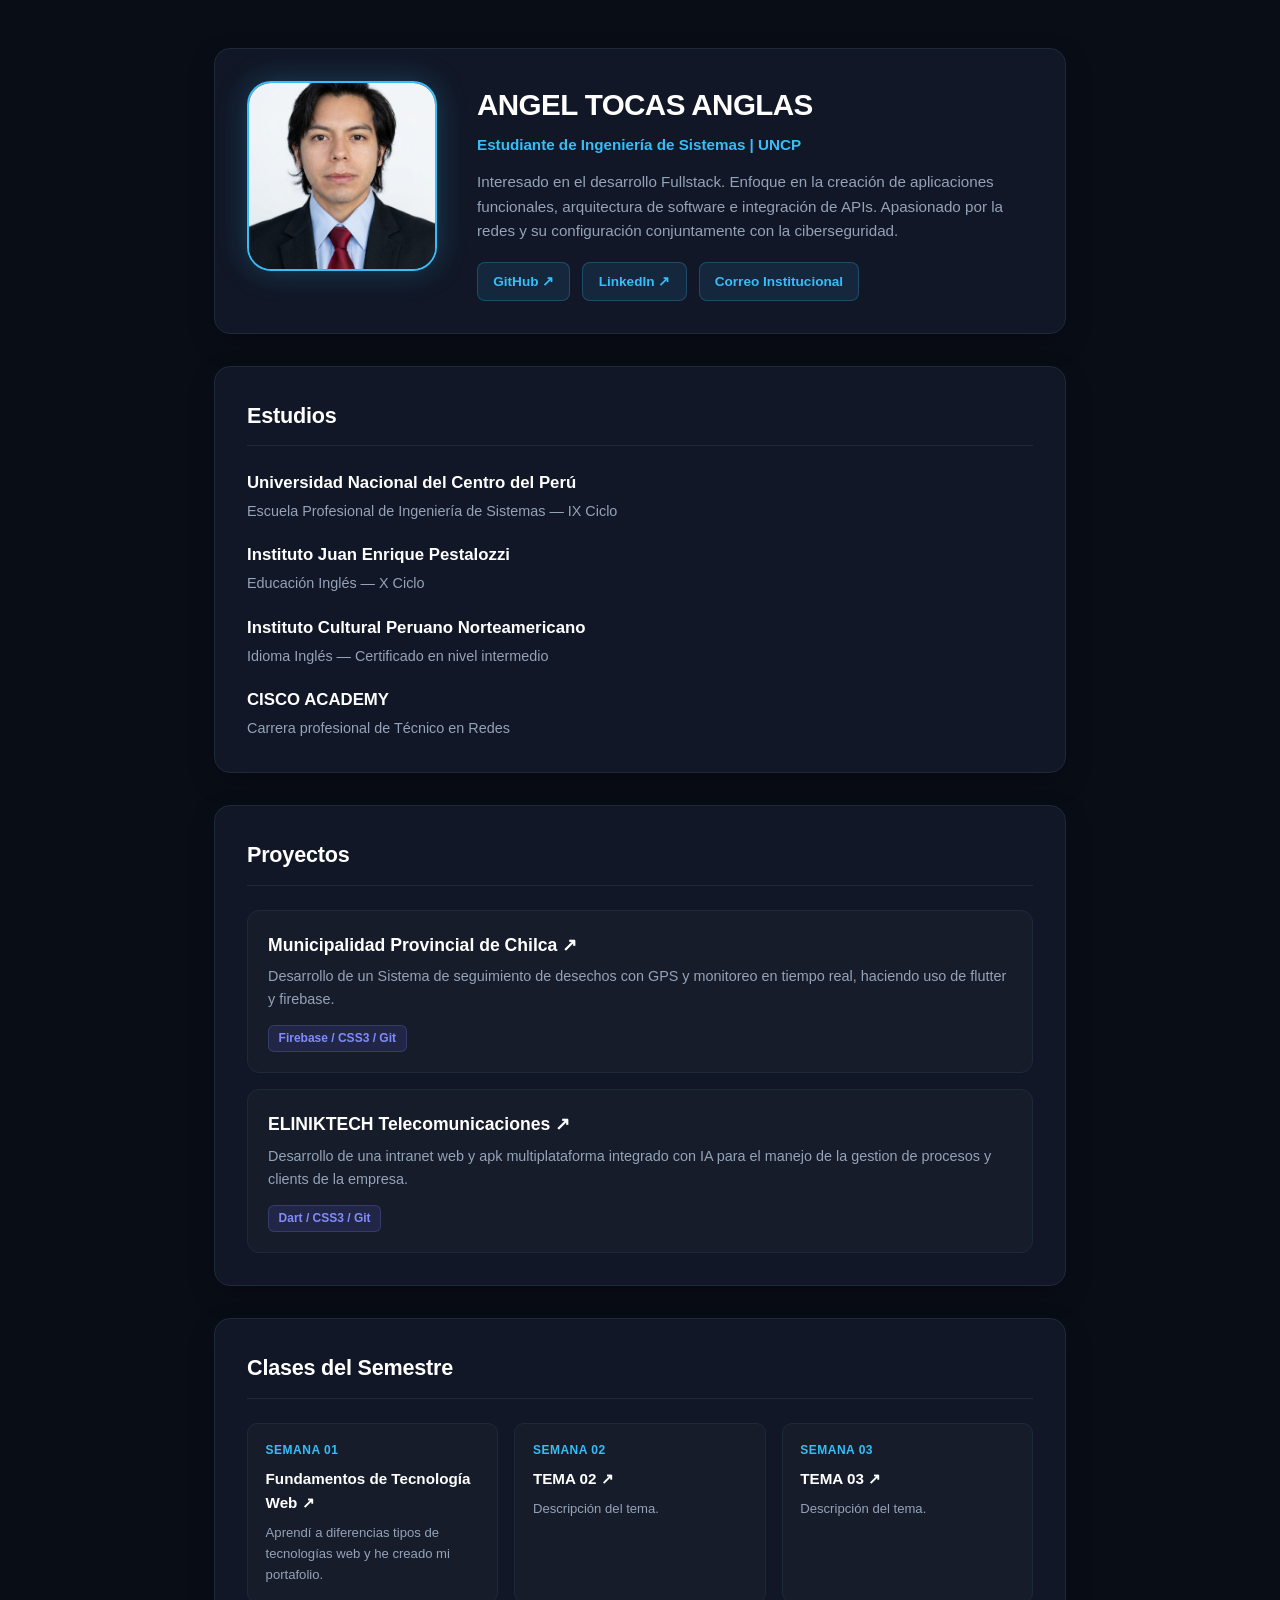
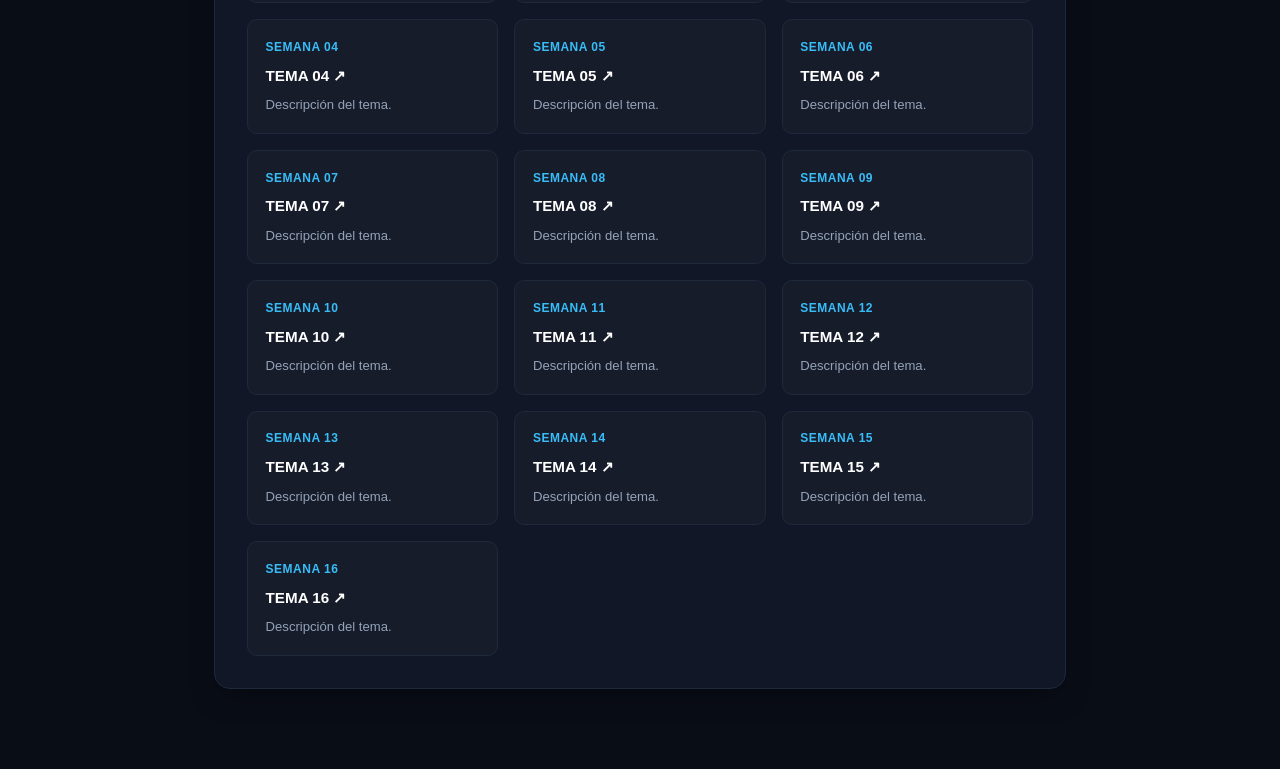
==== index.html @ 248f8be1 "Mejora del portafolio siguiendo en semana 01" ====
<!doctype html>
<html lang="es">
  <head>
    <meta charset="UTF-8" />
    <meta name="viewport" content="width=device-width, initial-scale=1.0" />
    <title>Portafolio Web - UNCP</title>
    <!-- Enlace al archivo CSS externo -->
    <link rel="stylesheet" href="styles.css" />
  </head>
  <body>
    <!-- 1. PERFIL / INFO PERSONAL -->
    <section class="profile-header">
      <img src="assets\angel.jpg" alt="Foto de perfil" class="profile-img" />
      <div class="profile-info">
        <h1>ANGEL TOCAS ANGLAS</h1>
        <p class="profile-subtitle">
          Estudiante de Ingeniería de Sistemas | UNCP
        </p>
        <p class="profile-bio">
          Interesado en el desarrollo Fullstack. Enfoque en la creación de
          aplicaciones funcionales, arquitectura de software e integración de
          APIs. Apasionado por la redes y su configuración conjuntamente con la
          ciberseguridad.
        </p>
        <div class="links-list">
          <a
            href="https://github.com/taangel687-netizen"
            target="_blank"
            rel="noopener noreferrer"
            class="btn-link"
            >GitHub ↗</a
          >
          <a
            href="https://www.linkedin.com/in/angel-tocas-anglas-6b202532b/"
            target="_blank"
            rel="noopener noreferrer"
            class="btn-link"
            >LinkedIn ↗</a
          >
          <a href="mailto:e_2022200430e@uncp.edu.pe" class="btn-link"
            >Correo Institucional</a
          >
        </div>
      </div>
    </section>

    <!-- 2. ESTUDIOS -->
    <section>
      <h2>Estudios</h2>
      <div class="education-item">
        <h3>Universidad Nacional del Centro del Perú</h3>
        <p>Escuela Profesional de Ingeniería de Sistemas — IX Ciclo</p>
      </div>

      <div class="education-item">
        <h3>Instituto Juan Enrique Pestalozzi</h3>
        <p>Educación Inglés — X Ciclo</p>
      </div>

      <div class="education-item">
        <h3>Instituto Cultural Peruano Norteamericano</h3>
        <p>Idioma Inglés — Certificado en nivel intermedio</p>
      </div>

      <div class="education-item">
        <h3>CISCO ACADEMY</h3>
        <p>Carrera profesional de Técnico en Redes</p>
      </div>
    </section>

    <!-- 3. PROYECTOS (Clickeables) -->
    <section>
      <h2>Proyectos</h2>
      <div class="projects-list">
        <!-- Proyecto 1 -->
        <a
          href="https://github.com/tu-usuario/portafolio-web-uncp"
          target="_blank"
          rel="noopener noreferrer"
          class="project-card"
        >
          <h3>Municipalidad Provincial de Chilca ↗</h3>
          <p>
            Desarrollo de un Sistema de seguimiento de desechos con GPS y
            monitoreo en tiempo real, haciendo uso de flutter y firebase.
          </p>
          <span class="tag">Firebase / CSS3 / Git</span>
        </a>

        <!-- Proyecto 2 -->
        <a
          href="https://eliniktech.com/"
          target="_blank"
          rel="noopener noreferrer"
          class="project-card"
        >
          <h3>ELINIKTECH Telecomunicaciones ↗</h3>
          <p>
            Desarrollo de una intranet web y apk multiplataforma integrado con
            IA para el manejo de la gestion de procesos y clients de la empresa.
          </p>
          <span class="tag">Dart / CSS3 / Git</span>
        </a>
      </div>
    </section>

    <!-- 4. CLASES DEL SEMESTRE (1 Semanas Clickeables) -->
    <section>
      <h2>Clases del Semestre</h2>
      <div class="classes-grid">
        <!-- Semana 01 -->
        <a href="./semana-01/index.html" class="class-card">
          <span class="week-tag">Semana 01</span>
          <h3>Fundamentos de Tecnología Web ↗</h3>
          <p>
            Aprendí a diferencias tipos de tecnologías web y he creado mi
            portafolio.
          </p>
        </a>

        <!-- Semana 02 -->
        <a href="./semana-02/index.html" class="class-card">
          <span class="week-tag">Semana 02</span>
          <h3>TEMA 02 ↗</h3>
          <p>Descripción del tema.</p>
        </a>

        <!-- Semana 03 -->
        <a href="./semana-03/index.html" class="class-card">
          <span class="week-tag">Semana 03</span>
          <h3>TEMA 03 ↗</h3>
          <p>Descripción del tema.</p>
        </a>

        <!-- Semana 04 -->
        <a href="./semana-04/index.html" class="class-card">
          <span class="week-tag">Semana 04</span>
          <h3>TEMA 04 ↗</h3>
          <p>Descripción del tema.</p>
        </a>

        <!-- Semana 05 -->
        <a href="./semana-05/index.html" class="class-card">
          <span class="week-tag">Semana 05</span>
          <h3>TEMA 05 ↗</h3>
          <p>Descripción del tema.</p>
        </a>

        <!-- Semana 06 -->
        <a href="./semana-06/index.html" class="class-card">
          <span class="week-tag">Semana 06</span>
          <h3>TEMA 06 ↗</h3>
          <p>Descripción del tema.</p>
        </a>

        <!-- Semana 07 -->
        <a href="./semana-07/index.html" class="class-card">
          <span class="week-tag">Semana 07</span>
          <h3>TEMA 07 ↗</h3>
          <p>Descripción del tema.</p>
        </a>

        <!-- Semana 08 -->
        <a href="./semana-08/index.html" class="class-card">
          <span class="week-tag">Semana 08</span>
          <h3>TEMA 08 ↗</h3>
          <p>Descripción del tema.</p>
        </a>

        <!-- Semana 09 -->
        <a href="./semana-09/index.html" class="class-card">
          <span class="week-tag">Semana 09</span>
          <h3>TEMA 09 ↗</h3>
          <p>Descripción del tema.</p>
        </a>

        <!-- Semana 10 -->
        <a href="./semana-10/index.html" class="class-card">
          <span class="week-tag">Semana 10</span>
          <h3>TEMA 10 ↗</h3>
          <p>Descripción del tema.</p>
        </a>

        <!-- Semana 11 -->
        <a href="./semana-11/index.html" class="class-card">
          <span class="week-tag">Semana 11</span>
          <h3>TEMA 11 ↗</h3>
          <p>Descripción del tema.</p>
        </a>

        <!-- Semana 12 -->
        <a href="./semana-12/index.html" class="class-card">
          <span class="week-tag">Semana 12</span>
          <h3>TEMA 12 ↗</h3>
          <p>Descripción del tema.</p>
        </a>

        <!-- Semana 13 -->
        <a href="./semana-13/index.html" class="class-card">
          <span class="week-tag">Semana 13</span>
          <h3>TEMA 13 ↗</h3>
          <p>Descripción del tema.</p>
        </a>

        <!-- Semana 14 -->
        <a href="./semana-14/index.html" class="class-card">
          <span class="week-tag">Semana 14</span>
          <h3>TEMA 14 ↗</h3>
          <p>Descripción del tema.</p>
        </a>

        <!-- Semana 15 -->
        <a href="./semana-15/index.html" class="class-card">
          <span class="week-tag">Semana 15</span>
          <h3>TEMA 15 ↗</h3>
          <p>Descripción del tema.</p>
        </a>

        <!-- Semana 16 -->
        <a href="./semana-16/index.html" class="class-card">
          <span class="week-tag">Semana 16</span>
          <h3>TEMA 16 ↗</h3>
          <p>Descripción del tema.</p>
        </a>
      </div>
    </section>
  </body>
</html>
---- styles.css ----
/* ==========================================================================
   Variables Globales - Dark Tech Theme Pro
   ========================================================================== */
:root {
  --bg: #090d16; /* Fondo principal ultra oscuro */
  --card-bg: #111726; /* Fondo de tarjetas */
  --card-bg-hover: #161f33; /* Fondo de tarjetas al pasar el cursor */
  --text: #f1f5f9; /* Texto principal blanco suave */
  --subtext: #94a3b8; /* Texto secundario gris */
  --border: #1e293b; /* Borde sutil */
  --border-glow: #334155; /* Borde destacado */

  --primary: #38bdf8; /* Azul Cyan Neón */
  --primary-light: rgba(56, 189, 248, 0.1);
  --primary-hover: #0284c7;
  --accent-glow: rgba(56, 189, 248, 0.25);

  --tag-bg: rgba(99, 102, 241, 0.15);
  --tag-text: #818cf8;
}

/* ==========================================================================
   Reset Básico y Estilos Globales
   ========================================================================== */
* {
  box-sizing: border-box;
}

body {
  font-family:
    "Inter",
    -apple-system,
    BlinkMacSystemFont,
    "Segoe UI",
    Roboto,
    sans-serif;
  background-color: var(--bg);
  color: var(--text);
  max-width: 900px;
  margin: 0 auto;
  padding: 3rem 1.5rem;
  line-height: 1.6;
}

/* Secciones principales */
section {
  background: var(--card-bg);
  border: 1px solid var(--border);
  border-radius: 16px;
  padding: 2rem;
  margin-bottom: 2rem;
  box-shadow: 0 10px 30px -10px rgba(0, 0, 0, 0.5);
  transition: border-color 0.3s ease;
}

section:hover {
  border-color: var(--border-glow);
}

h2 {
  font-size: 1.35rem;
  margin-top: 0;
  margin-bottom: 1.5rem;
  border-bottom: 1px solid var(--border);
  padding-bottom: 0.75rem;
  color: #ffffff;
  letter-spacing: -0.01em;
}

/* ==========================================================================
   1. Perfil / Header (Foto Prominente)
   ========================================================================== */
.profile-header {
  display: flex;
  gap: 2.5rem;
  align-items: flex-start; /* Alineación superior para dar soporte a la foto grande */
}

.profile-img {
  width: 190px; /* Tamaño ampliado e imponente */
  height: 190px;
  border-radius: 24px; /* Squircle moderno */
  object-fit: cover;
  border: 2px solid var(--primary);
  box-shadow: 0 0 30px var(--accent-glow);
  transition:
    transform 0.3s ease,
    box-shadow 0.3s ease;
  flex-shrink: 0; /* Evita que se deforme en pantallas medianas */
}

.profile-img:hover {
  transform: scale(1.03);
  box-shadow: 0 0 40px rgba(56, 189, 248, 0.45);
}

.profile-info h1 {
  margin: 0;
  font-size: 1.85rem;
  letter-spacing: -0.02em;
  color: #ffffff;
}

.profile-subtitle {
  margin: 0.3rem 0 0.8rem 0;
  color: var(--primary);
  font-weight: 600;
  font-size: 0.95rem;
}

.profile-bio {
  font-size: 0.95rem;
  margin: 0.6rem 0 1.2rem 0;
  color: var(--subtext);
}

.links-list {
  display: flex;
  gap: 0.75rem;
  flex-wrap: wrap;
}

.btn-link {
  display: inline-block;
  text-decoration: none;
  color: var(--primary);
  background: var(--primary-light);
  border: 1px solid rgba(56, 189, 248, 0.25);
  padding: 0.45rem 0.95rem;
  border-radius: 8px;
  font-size: 0.85rem;
  font-weight: 600;
  transition: all 0.2s ease;
}

.btn-link:hover {
  background: var(--primary);
  color: #000000;
  box-shadow: 0 0 15px var(--accent-glow);
  border-color: var(--primary);
}

/* ==========================================================================
   2. Sección de Estudios
   ========================================================================== */
.education-item {
  margin-bottom: 1.2rem;
}

.education-item:last-child {
  margin-bottom: 0;
}

.education-item h3 {
  margin: 0;
  font-size: 1.05rem;
  color: #ffffff;
}

.education-item p {
  margin: 0.2rem 0 0 0;
  color: var(--subtext);
  font-size: 0.9rem;
}

/* ==========================================================================
   3. Sección de Proyectos
   ========================================================================== */
.project-card {
  display: block;
  border: 1px solid var(--border);
  border-radius: 12px;
  padding: 1.25rem;
  text-decoration: none;
  color: inherit;
  background: rgba(255, 255, 255, 0.02);
  transition: all 0.25s ease;
  margin-bottom: 1rem;
}

.project-card:last-child {
  margin-bottom: 0;
}

.project-card:hover {
  border-color: var(--primary);
  transform: translateY(-3px);
  background: var(--card-bg-hover);
  box-shadow: 0 8px 20px rgba(0, 0, 0, 0.4);
}

.project-card h3 {
  margin: 0 0 0.4rem 0;
  font-size: 1.1rem;
  color: #ffffff;
  transition: color 0.2s ease;
}

.project-card:hover h3 {
  color: var(--primary);
}

.project-card p {
  margin: 0;
  font-size: 0.9rem;
  color: var(--subtext);
}

.tag {
  display: inline-block;
  font-size: 0.75rem;
  background: var(--tag-bg);
  color: var(--tag-text);
  border: 1px solid rgba(129, 140, 248, 0.2);
  padding: 0.2rem 0.6rem;
  border-radius: 6px;
  margin-top: 0.85rem;
  font-weight: 600;
}

/* ==========================================================================
   4. Grilla de Clases del Semestre
   ========================================================================== */
.classes-grid {
  display: grid;
  grid-template-columns: repeat(auto-fill, minmax(230px, 1fr));
  gap: 1rem;
}

.class-card {
  display: flex;
  flex-direction: column;
  border: 1px solid var(--border);
  padding: 1.1rem;
  border-radius: 10px;
  text-decoration: none;
  color: inherit;
  background: rgba(255, 255, 255, 0.02);
  transition: all 0.2s ease;
}

.class-card:hover {
  border-color: var(--primary);
  transform: translateY(-3px);
  background: var(--card-bg-hover);
  box-shadow: 0 6px 15px rgba(0, 0, 0, 0.3);
}

.class-card .week-tag {
  font-size: 0.75rem;
  color: var(--primary);
  font-weight: 700;
  text-transform: uppercase;
  letter-spacing: 0.5px;
}

.class-card h3 {
  font-size: 0.95rem;
  margin: 0.4rem 0;
  color: #ffffff;
}

.class-card p {
  margin: 0;
  font-size: 0.82rem;
  color: var(--subtext);
}

/* ==========================================================================
   Diseño Responsivo (Móviles)
   ========================================================================== */
@media (max-width: 650px) {
  .profile-header {
    flex-direction: column;
    align-items: center;
    text-align: center;
  }

  .profile-img {
    width: 150px;
    height: 150px;
  }

  .links-list {
    justify-content: center;
  }
}
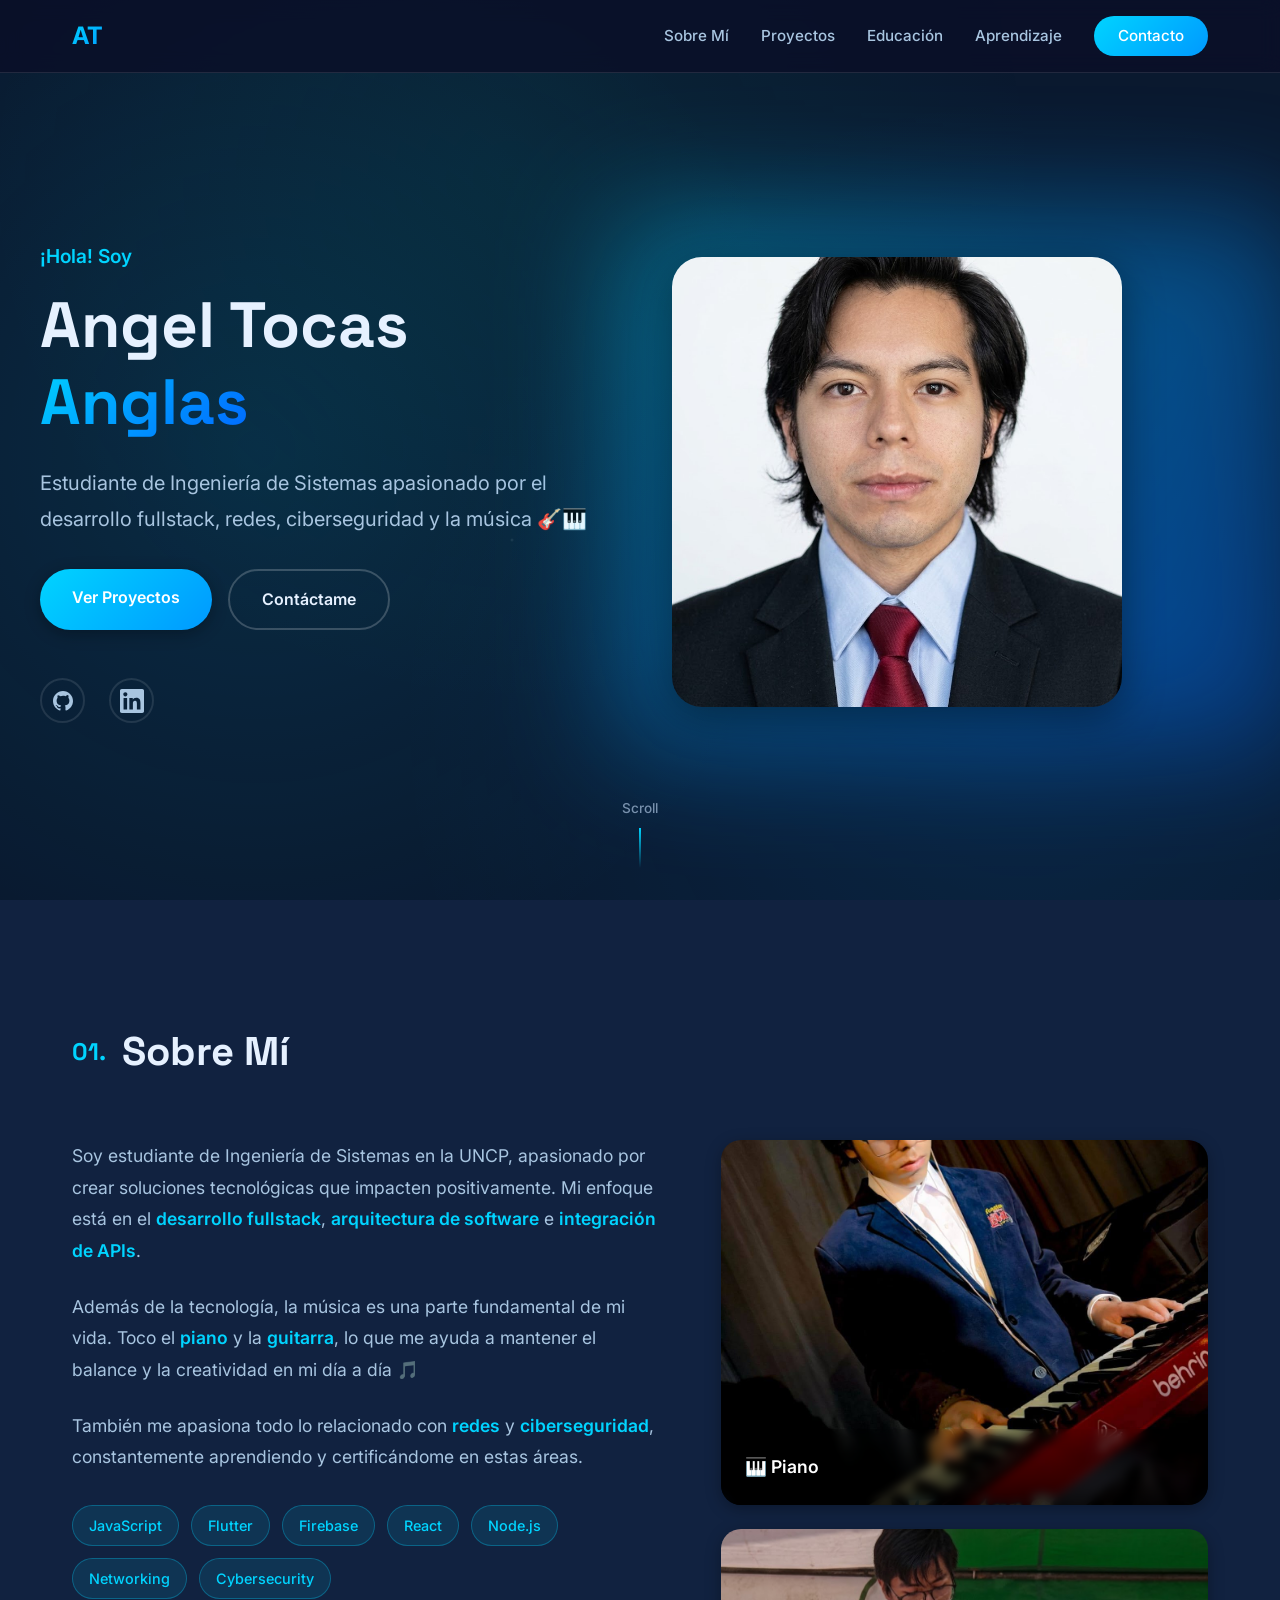
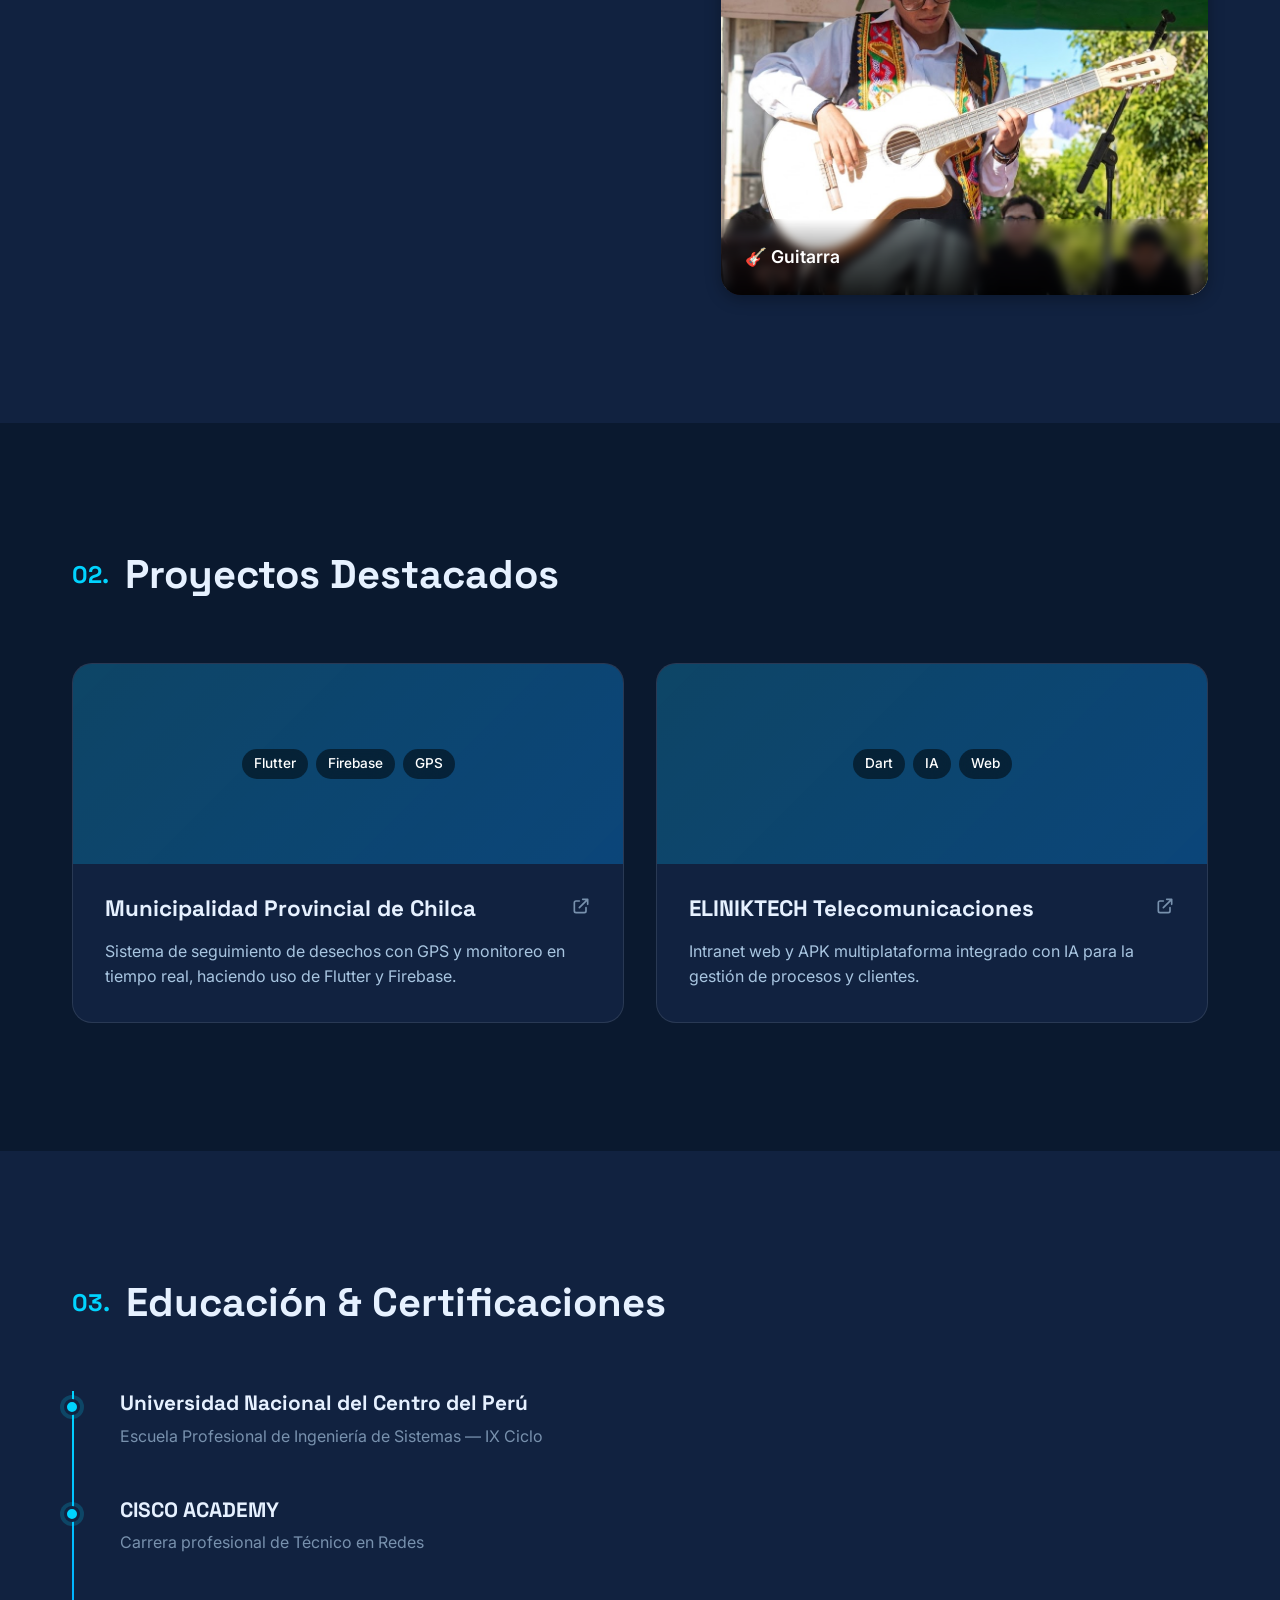
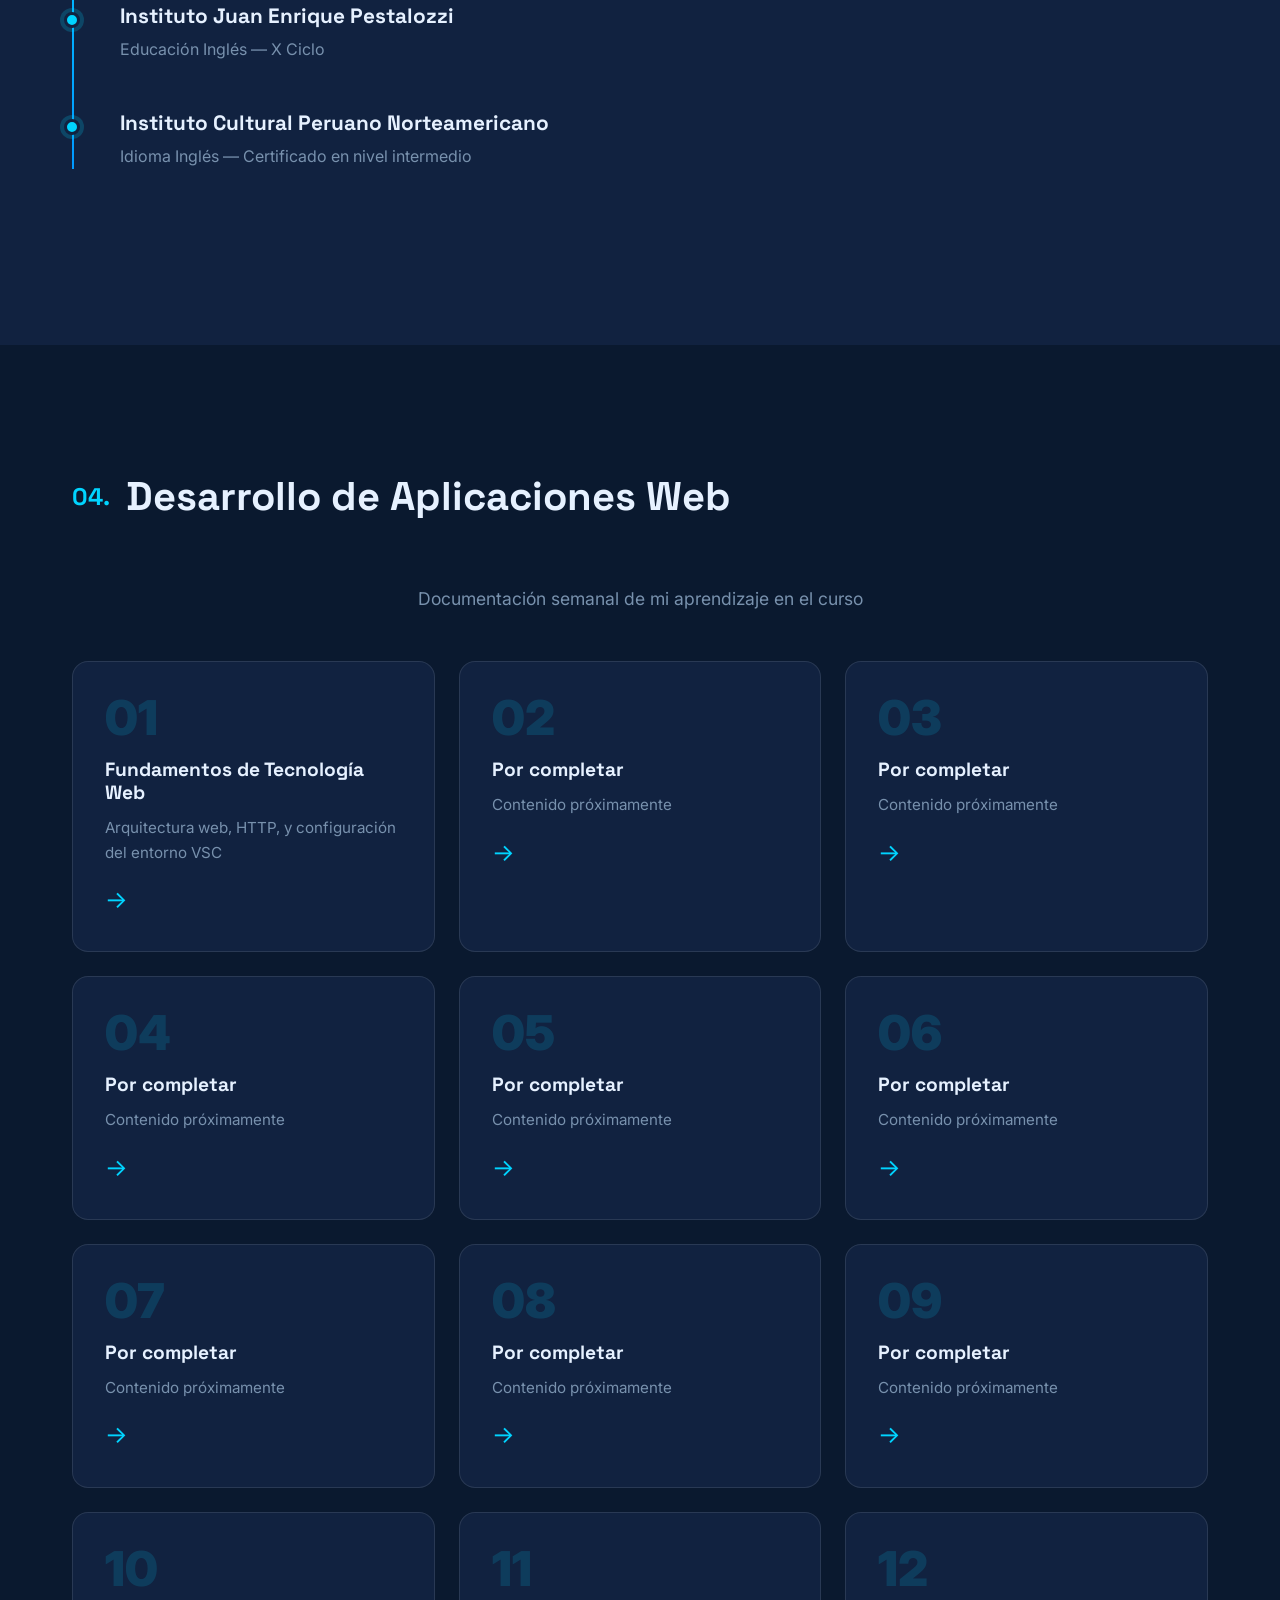
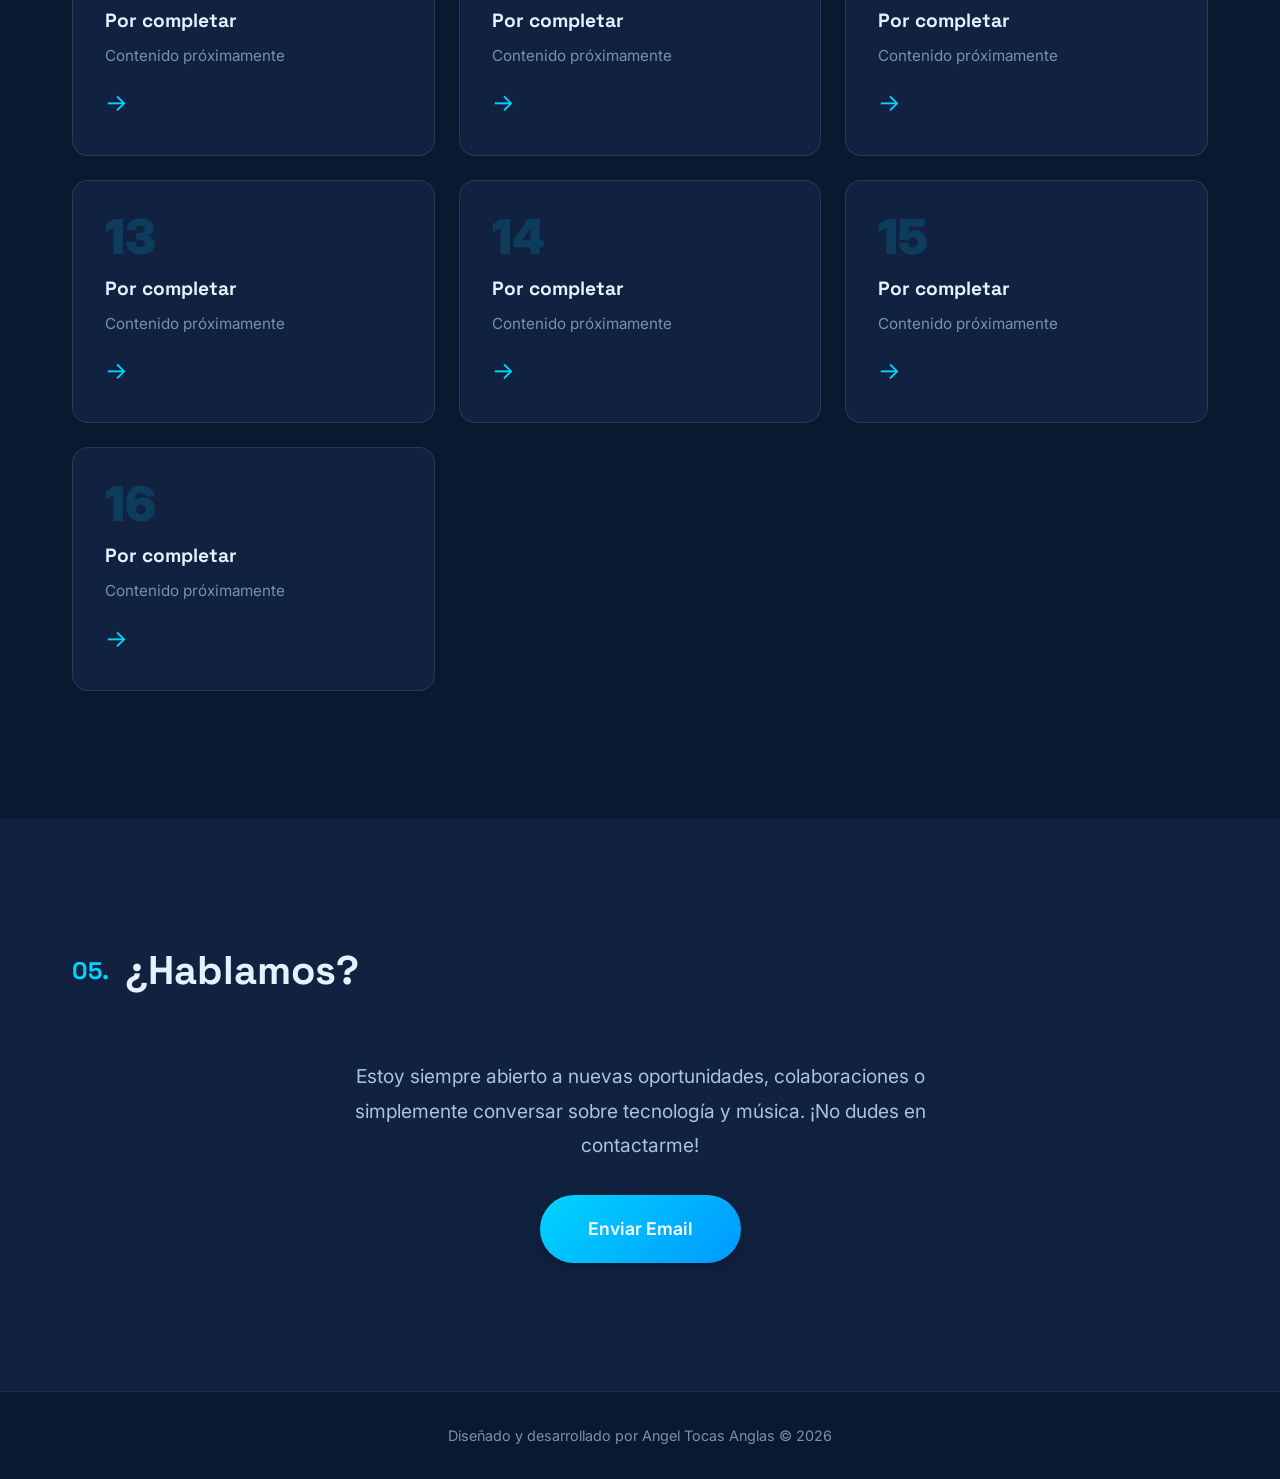
==== commit 16f21325: "Mejora de diseño" ====
--- a/index.html
+++ b/index.html
@@ -3,226 +3,459 @@
   <head>
     <meta charset="UTF-8" />
     <meta name="viewport" content="width=device-width, initial-scale=1.0" />
-    <title>Portafolio Web - UNCP</title>
-    <!-- Enlace al archivo CSS externo -->
+    <title>Angel Tocas Anglas | Fullstack Developer & Music Lover</title>
     <link rel="stylesheet" href="styles.css" />
+    <!-- Google Fonts -->
+    <link rel="preconnect" href="https://fonts.googleapis.com" />
+    <link rel="preconnect" href="https://fonts.gstatic.com" crossorigin />
+    <link
+      href="https://fonts.googleapis.com/css2?family=Space+Grotesk:wght@300;400;500;600;700&family=Inter:wght@300;400;500;600;700&display=swap"
+      rel="stylesheet"
+    />
   </head>
   <body>
-    <!-- 1. PERFIL / INFO PERSONAL -->
-    <section class="profile-header">
-      <img src="assets\angel.jpg" alt="Foto de perfil" class="profile-img" />
-      <div class="profile-info">
-        <h1>ANGEL TOCAS ANGLAS</h1>
-        <p class="profile-subtitle">
-          Estudiante de Ingeniería de Sistemas | UNCP
-        </p>
-        <p class="profile-bio">
-          Interesado en el desarrollo Fullstack. Enfoque en la creación de
-          aplicaciones funcionales, arquitectura de software e integración de
-          APIs. Apasionado por la redes y su configuración conjuntamente con la
-          ciberseguridad.
-        </p>
-        <div class="links-list">
+    <!-- NAVEGACIÓN FLOTANTE -->
+    <nav class="navbar">
+      <div class="nav-content">
+        <a href="#hero" class="nav-logo">AT</a>
+        <div class="nav-links">
+          <a href="#about">Sobre Mí</a>
+          <a href="#projects">Proyectos</a>
+          <a href="#education">Educación</a>
+          <a href="#weeks">Aprendizaje</a>
+          <a href="#contact" class="nav-cta">Contacto</a>
+        </div>
+      </div>
+    </nav>
+
+    <!-- HERO SECTION - PANTALLA COMPLETA -->
+    <section id="hero" class="hero-section">
+      <div class="hero-overlay"></div>
+      <div class="hero-content">
+        <div class="hero-text">
+          <span class="hero-greeting">¡Hola! Soy</span>
+          <h1 class="hero-title">
+            Angel Tocas<br />
+            <span class="gradient-text">Anglas</span>
+          </h1>
+          <p class="hero-description">
+            Estudiante de Ingeniería de Sistemas apasionado por el desarrollo
+            fullstack, redes, ciberseguridad y la música 🎸🎹
+          </p>
+          <div class="hero-actions">
+            <a href="#projects" class="btn-primary">Ver Proyectos</a>
+            <a href="#contact" class="btn-secondary">Contáctame</a>
+          </div>
+          <div class="social-links">
+            <a
+              href="https://github.com/taangel687-netizen"
+              target="_blank"
+              rel="noopener noreferrer"
+              class="social-link"
+              aria-label="GitHub"
+            >
+              <svg width="24" height="24" fill="currentColor" viewBox="0 0 24 24">
+                <path
+                  d="M12 2C6.477 2 2 6.477 2 12c0 4.42 2.865 8.17 6.839 9.49.5.092.682-.217.682-.482 0-.237-.008-.866-.013-1.7-2.782.603-3.369-1.34-3.369-1.34-.454-1.156-1.11-1.463-1.11-1.463-.908-.62.069-.608.069-.608 1.003.07 1.531 1.03 1.531 1.03.892 1.529 2.341 1.087 2.91.831.092-.646.35-1.086.636-1.336-2.22-.253-4.555-1.11-4.555-4.943 0-1.091.39-1.984 1.029-2.683-.103-.253-.446-1.27.098-2.647 0 0 .84-.269 2.75 1.025A9.578 9.578 0 0112 6.836c.85.004 1.705.114 2.504.336 1.909-1.294 2.747-1.025 2.747-1.025.546 1.377.203 2.394.1 2.647.64.699 1.028 1.592 1.028 2.683 0 3.842-2.339 4.687-4.566 4.935.359.309.678.919.678 1.852 0 1.336-.012 2.415-.012 2.743 0 .267.18.578.688.48C19.138 20.167 22 16.418 22 12c0-5.523-4.477-10-10-10z"
+                />
+              </svg>
+            </a>
+            <a
+              href="https://www.linkedin.com/in/angel-tocas-anglas-6b202532b/"
+              target="_blank"
+              rel="noopener noreferrer"
+              class="social-link"
+              aria-label="LinkedIn"
+            >
+              <svg width="24" height="24" fill="currentColor" viewBox="0 0 24 24">
+                <path
+                  d="M20.447 20.452h-3.554v-5.569c0-1.328-.027-3.037-1.852-3.037-1.853 0-2.136 1.445-2.136 2.939v5.667H9.351V9h3.414v1.561h.046c.477-.9 1.637-1.85 3.37-1.85 3.601 0 4.267 2.37 4.267 5.455v6.286zM5.337 7.433c-1.144 0-2.063-.926-2.063-2.065 0-1.138.92-2.063 2.063-2.063 1.14 0 2.064.925 2.064 2.063 0 1.139-.925 2.065-2.064 2.065zm1.782 13.019H3.555V9h3.564v11.452zM22.225 0H1.771C.792 0 0 .774 0 1.729v20.542C0 23.227.792 24 1.771 24h20.451C23.2 24 24 23.227 24 22.271V1.729C24 .774 23.2 0 22.222 0h.003z"
+                />
+              </svg>
+            </a>
+          </div>
+        </div>
+        <div class="hero-image">
+          <!-- AQUÍ VA TU FOTO PRINCIPAL -->
+          <img
+            src="assets/angel.jpg"
+            alt="Angel Tocas Anglas"
+            class="hero-photo"
+          />
+          <div class="hero-photo-glow"></div>
+        </div>
+      </div>
+      <div class="scroll-indicator">
+        <span>Scroll</span>
+        <div class="scroll-line"></div>
+      </div>
+    </section>
+
+    <!-- SOBRE MÍ - CON PERSONALIDAD -->
+    <section id="about" class="about-section">
+      <div class="container">
+        <h2 class="section-title">
+          <span class="title-number">01.</span> Sobre Mí
+        </h2>
+        <div class="about-grid">
+          <div class="about-text">
+            <p>
+              Soy estudiante de Ingeniería de Sistemas en la UNCP, apasionado
+              por crear soluciones tecnológicas que impacten positivamente.
+              Mi enfoque está en el <strong>desarrollo fullstack</strong>,
+              <strong>arquitectura de software</strong> e
+              <strong>integración de APIs</strong>.
+            </p>
+            <p>
+              Además de la tecnología, la música es una parte fundamental de mi
+              vida. Toco el <strong>piano</strong> y la
+              <strong>guitarra</strong>, lo que me ayuda a mantener el balance
+              y la creatividad en mi día a día 🎵
+            </p>
+            <p>
+              También me apasiona todo lo relacionado con
+              <strong>redes</strong> y <strong>ciberseguridad</strong>,
+              constantemente aprendiendo y certificándome en estas áreas.
+            </p>
+
+            <div class="skills-tags">
+              <span class="skill-tag">JavaScript</span>
+              <span class="skill-tag">Flutter</span>
+              <span class="skill-tag">Firebase</span>
+              <span class="skill-tag">React</span>
+              <span class="skill-tag">Node.js</span>
+              <span class="skill-tag">Networking</span>
+              <span class="skill-tag">Cybersecurity</span>
+            </div>
+          </div>
+          <div class="about-images">
+            <!-- FOTOS DE PIANO Y GUITARRA -->
+            <div class="hobby-card">
+              <img
+                src="assets/piano.jpg"
+                alt="Tocando piano"
+                class="hobby-img"
+              />
+              <div class="hobby-label">
+                <span>🎹 Piano</span>
+              </div>
+            </div>
+            <div class="hobby-card">
+              <img
+                src="assets/guitarra.jpg"
+                alt="Tocando guitarra"
+                class="hobby-img"
+              />
+              <div class="hobby-label">
+                <span>🎸 Guitarra</span>
+              </div>
+            </div>
+          </div>
+        </div>
+      </div>
+    </section>
+
+    <!-- PROYECTOS DESTACADOS -->
+    <section id="projects" class="projects-section">
+      <div class="container">
+        <h2 class="section-title">
+          <span class="title-number">02.</span> Proyectos Destacados
+        </h2>
+        <div class="projects-grid">
+          <!-- Proyecto 1 -->
           <a
-            href="https://github.com/taangel687-netizen"
+            href="https://github.com/tu-usuario/portafolio-web-uncp"
             target="_blank"
             rel="noopener noreferrer"
-            class="btn-link"
-            >GitHub ↗</a
+            class="project-card-modern"
           >
+            <div class="project-image-placeholder">
+              <div class="project-tech-overlay">
+                <span>Flutter</span>
+                <span>Firebase</span>
+                <span>GPS</span>
+              </div>
+            </div>
+            <div class="project-content">
+              <div class="project-header">
+                <h3>Municipalidad Provincial de Chilca</h3>
+                <svg
+                  width="20"
+                  height="20"
+                  fill="none"
+                  stroke="currentColor"
+                  viewBox="0 0 24 24"
+                >
+                  <path
+                    stroke-linecap="round"
+                    stroke-linejoin="round"
+                    stroke-width="2"
+                    d="M10 6H6a2 2 0 00-2 2v10a2 2 0 002 2h10a2 2 0 002-2v-4M14 4h6m0 0v6m0-6L10 14"
+                  />
+                </svg>
+              </div>
+              <p>
+                Sistema de seguimiento de desechos con GPS y monitoreo en
+                tiempo real, haciendo uso de Flutter y Firebase.
+              </p>
+            </div>
+          </a>
+
+          <!-- Proyecto 2 -->
           <a
-            href="https://www.linkedin.com/in/angel-tocas-anglas-6b202532b/"
+            href="https://eliniktech.com/"
             target="_blank"
             rel="noopener noreferrer"
-            class="btn-link"
-            >LinkedIn ↗</a
+            class="project-card-modern"
           >
-          <a href="mailto:e_2022200430e@uncp.edu.pe" class="btn-link"
-            >Correo Institucional</a
+            <div class="project-image-placeholder">
+              <div class="project-tech-overlay">
+                <span>Dart</span>
+                <span>IA</span>
+                <span>Web</span>
+              </div>
+            </div>
+            <div class="project-content">
+              <div class="project-header">
+                <h3>ELINIKTECH Telecomunicaciones</h3>
+                <svg
+                  width="20"
+                  height="20"
+                  fill="none"
+                  stroke="currentColor"
+                  viewBox="0 0 24 24"
+                >
+                  <path
+                    stroke-linecap="round"
+                    stroke-linejoin="round"
+                    stroke-width="2"
+                    d="M10 6H6a2 2 0 00-2 2v10a2 2 0 002 2h10a2 2 0 002-2v-4M14 4h6m0 0v6m0-6L10 14"
+                  />
+                </svg>
+              </div>
+              <p>
+                Intranet web y APK multiplataforma integrado con IA para la
+                gestión de procesos y clientes.
+              </p>
+            </div>
+          </a>
+        </div>
+      </div>
+    </section>
+
+    <!-- EDUCACIÓN -->
+    <section id="education" class="education-section">
+      <div class="container">
+        <h2 class="section-title">
+          <span class="title-number">03.</span> Educación & Certificaciones
+        </h2>
+        <div class="education-timeline">
+          <div class="timeline-item">
+            <div class="timeline-marker"></div>
+            <div class="timeline-content">
+              <h3>Universidad Nacional del Centro del Perú</h3>
+              <p class="timeline-subtitle">
+                Escuela Profesional de Ingeniería de Sistemas — IX Ciclo
+              </p>
+            </div>
+          </div>
+
+          <div class="timeline-item">
+            <div class="timeline-marker"></div>
+            <div class="timeline-content">
+              <h3>CISCO ACADEMY</h3>
+              <p class="timeline-subtitle">
+                Carrera profesional de Técnico en Redes
+              </p>
+            </div>
+          </div>
+
+          <div class="timeline-item">
+            <div class="timeline-marker"></div>
+            <div class="timeline-content">
+              <h3>Instituto Juan Enrique Pestalozzi</h3>
+              <p class="timeline-subtitle">Educación Inglés — X Ciclo</p>
+            </div>
+          </div>
+
+          <div class="timeline-item">
+            <div class="timeline-marker"></div>
+            <div class="timeline-content">
+              <h3>Instituto Cultural Peruano Norteamericano</h3>
+              <p class="timeline-subtitle">
+                Idioma Inglés — Certificado en nivel intermedio
+              </p>
+            </div>
+          </div>
+        </div>
+      </div>
+    </section>
+
+    <!-- APRENDIZAJE SEMANAL -->
+    <section id="weeks" class="weeks-section">
+      <div class="container">
+        <h2 class="section-title">
+          <span class="title-number">04.</span> Desarrollo de Aplicaciones Web
+        </h2>
+        <p class="section-subtitle">
+          Documentación semanal de mi aprendizaje en el curso
+        </p>
+        <div class="weeks-grid">
+          <!-- Semana 01 -->
+          <a href="./semana-01/index.html" class="week-card">
+            <div class="week-number">01</div>
+            <h3>Fundamentos de Tecnología Web</h3>
+            <p>Arquitectura web, HTTP, y configuración del entorno VSC</p>
+            <span class="week-arrow">→</span>
+          </a>
+
+          <!-- Semana 02 -->
+          <a href="./semana-02/index.html" class="week-card">
+            <div class="week-number">02</div>
+            <h3>Por completar</h3>
+            <p>Contenido próximamente</p>
+            <span class="week-arrow">→</span>
+          </a>
+
+          <!-- Semana 03 -->
+          <a href="./semana-03/index.html" class="week-card">
+            <div class="week-number">03</div>
+            <h3>Por completar</h3>
+            <p>Contenido próximamente</p>
+            <span class="week-arrow">→</span>
+          </a>
+
+          <!-- Semana 04 -->
+          <a href="./semana-04/index.html" class="week-card">
+            <div class="week-number">04</div>
+            <h3>Por completar</h3>
+            <p>Contenido próximamente</p>
+            <span class="week-arrow">→</span>
+          </a>
+
+          <!-- Semana 05 -->
+          <a href="./semana-05/index.html" class="week-card">
+            <div class="week-number">05</div>
+            <h3>Por completar</h3>
+            <p>Contenido próximamente</p>
+            <span class="week-arrow">→</span>
+          </a>
+
+          <!-- Semana 06 -->
+          <a href="./semana-06/index.html" class="week-card">
+            <div class="week-number">06</div>
+            <h3>Por completar</h3>
+            <p>Contenido próximamente</p>
+            <span class="week-arrow">→</span>
+          </a>
+
+          <!-- Semana 07 -->
+          <a href="./semana-07/index.html" class="week-card">
+            <div class="week-number">07</div>
+            <h3>Por completar</h3>
+            <p>Contenido próximamente</p>
+            <span class="week-arrow">→</span>
+          </a>
+
+          <!-- Semana 08 -->
+          <a href="./semana-08/index.html" class="week-card">
+            <div class="week-number">08</div>
+            <h3>Por completar</h3>
+            <p>Contenido próximamente</p>
+            <span class="week-arrow">→</span>
+          </a>
+
+          <!-- Semana 09 -->
+          <a href="./semana-09/index.html" class="week-card">
+            <div class="week-number">09</div>
+            <h3>Por completar</h3>
+            <p>Contenido próximamente</p>
+            <span class="week-arrow">→</span>
+          </a>
+
+          <!-- Semana 10 -->
+          <a href="./semana-10/index.html" class="week-card">
+            <div class="week-number">10</div>
+            <h3>Por completar</h3>
+            <p>Contenido próximamente</p>
+            <span class="week-arrow">→</span>
+          </a>
+
+          <!-- Semana 11 -->
+          <a href="./semana-11/index.html" class="week-card">
+            <div class="week-number">11</div>
+            <h3>Por completar</h3>
+            <p>Contenido próximamente</p>
+            <span class="week-arrow">→</span>
+          </a>
+
+          <!-- Semana 12 -->
+          <a href="./semana-12/index.html" class="week-card">
+            <div class="week-number">12</div>
+            <h3>Por completar</h3>
+            <p>Contenido próximamente</p>
+            <span class="week-arrow">→</span>
+          </a>
+
+          <!-- Semana 13 -->
+          <a href="./semana-13/index.html" class="week-card">
+            <div class="week-number">13</div>
+            <h3>Por completar</h3>
+            <p>Contenido próximamente</p>
+            <span class="week-arrow">→</span>
+          </a>
+
+          <!-- Semana 14 -->
+          <a href="./semana-14/index.html" class="week-card">
+            <div class="week-number">14</div>
+            <h3>Por completar</h3>
+            <p>Contenido próximamente</p>
+            <span class="week-arrow">→</span>
+          </a>
+
+          <!-- Semana 15 -->
+          <a href="./semana-15/index.html" class="week-card">
+            <div class="week-number">15</div>
+            <h3>Por completar</h3>
+            <p>Contenido próximamente</p>
+            <span class="week-arrow">→</span>
+          </a>
+
+          <!-- Semana 16 -->
+          <a href="./semana-16/index.html" class="week-card">
+            <div class="week-number">16</div>
+            <h3>Por completar</h3>
+            <p>Contenido próximamente</p>
+            <span class="week-arrow">→</span>
+          </a>
+        </div>
+      </div>
+    </section>
+
+    <!-- CONTACTO -->
+    <section id="contact" class="contact-section">
+      <div class="container">
+        <h2 class="section-title">
+          <span class="title-number">05.</span> ¿Hablamos?
+        </h2>
+        <div class="contact-content">
+          <p class="contact-text">
+            Estoy siempre abierto a nuevas oportunidades, colaboraciones o
+            simplemente conversar sobre tecnología y música. ¡No dudes en
+            contactarme!
+          </p>
+          <a
+            href="mailto:e_2022200430e@uncp.edu.pe"
+            class="btn-contact"
+            >Enviar Email</a
           >
         </div>
       </div>
     </section>
 
-    <!-- 2. ESTUDIOS -->
-    <section>
-      <h2>Estudios</h2>
-      <div class="education-item">
-        <h3>Universidad Nacional del Centro del Perú</h3>
-        <p>Escuela Profesional de Ingeniería de Sistemas — IX Ciclo</p>
-      </div>
-
-      <div class="education-item">
-        <h3>Instituto Juan Enrique Pestalozzi</h3>
-        <p>Educación Inglés — X Ciclo</p>
-      </div>
-
-      <div class="education-item">
-        <h3>Instituto Cultural Peruano Norteamericano</h3>
-        <p>Idioma Inglés — Certificado en nivel intermedio</p>
-      </div>
-
-      <div class="education-item">
-        <h3>CISCO ACADEMY</h3>
-        <p>Carrera profesional de Técnico en Redes</p>
-      </div>
-    </section>
-
-    <!-- 3. PROYECTOS (Clickeables) -->
-    <section>
-      <h2>Proyectos</h2>
-      <div class="projects-list">
-        <!-- Proyecto 1 -->
-        <a
-          href="https://github.com/tu-usuario/portafolio-web-uncp"
-          target="_blank"
-          rel="noopener noreferrer"
-          class="project-card"
-        >
-          <h3>Municipalidad Provincial de Chilca ↗</h3>
-          <p>
-            Desarrollo de un Sistema de seguimiento de desechos con GPS y
-            monitoreo en tiempo real, haciendo uso de flutter y firebase.
-          </p>
-          <span class="tag">Firebase / CSS3 / Git</span>
-        </a>
-
-        <!-- Proyecto 2 -->
-        <a
-          href="https://eliniktech.com/"
-          target="_blank"
-          rel="noopener noreferrer"
-          class="project-card"
-        >
-          <h3>ELINIKTECH Telecomunicaciones ↗</h3>
-          <p>
-            Desarrollo de una intranet web y apk multiplataforma integrado con
-            IA para el manejo de la gestion de procesos y clients de la empresa.
-          </p>
-          <span class="tag">Dart / CSS3 / Git</span>
-        </a>
-      </div>
-    </section>
-
-    <!-- 4. CLASES DEL SEMESTRE (1 Semanas Clickeables) -->
-    <section>
-      <h2>Clases del Semestre</h2>
-      <div class="classes-grid">
-        <!-- Semana 01 -->
-        <a href="./semana-01/index.html" class="class-card">
-          <span class="week-tag">Semana 01</span>
-          <h3>Fundamentos de Tecnología Web ↗</h3>
-          <p>
-            Aprendí a diferencias tipos de tecnologías web y he creado mi
-            portafolio.
-          </p>
-        </a>
-
-        <!-- Semana 02 -->
-        <a href="./semana-02/index.html" class="class-card">
-          <span class="week-tag">Semana 02</span>
-          <h3>TEMA 02 ↗</h3>
-          <p>Descripción del tema.</p>
-        </a>
-
-        <!-- Semana 03 -->
-        <a href="./semana-03/index.html" class="class-card">
-          <span class="week-tag">Semana 03</span>
-          <h3>TEMA 03 ↗</h3>
-          <p>Descripción del tema.</p>
-        </a>
-
-        <!-- Semana 04 -->
-        <a href="./semana-04/index.html" class="class-card">
-          <span class="week-tag">Semana 04</span>
-          <h3>TEMA 04 ↗</h3>
-          <p>Descripción del tema.</p>
-        </a>
-
-        <!-- Semana 05 -->
-        <a href="./semana-05/index.html" class="class-card">
-          <span class="week-tag">Semana 05</span>
-          <h3>TEMA 05 ↗</h3>
-          <p>Descripción del tema.</p>
-        </a>
-
-        <!-- Semana 06 -->
-        <a href="./semana-06/index.html" class="class-card">
-          <span class="week-tag">Semana 06</span>
-          <h3>TEMA 06 ↗</h3>
-          <p>Descripción del tema.</p>
-        </a>
-
-        <!-- Semana 07 -->
-        <a href="./semana-07/index.html" class="class-card">
-          <span class="week-tag">Semana 07</span>
-          <h3>TEMA 07 ↗</h3>
-          <p>Descripción del tema.</p>
-        </a>
-
-        <!-- Semana 08 -->
-        <a href="./semana-08/index.html" class="class-card">
-          <span class="week-tag">Semana 08</span>
-          <h3>TEMA 08 ↗</h3>
-          <p>Descripción del tema.</p>
-        </a>
-
-        <!-- Semana 09 -->
-        <a href="./semana-09/index.html" class="class-card">
-          <span class="week-tag">Semana 09</span>
-          <h3>TEMA 09 ↗</h3>
-          <p>Descripción del tema.</p>
-        </a>
-
-        <!-- Semana 10 -->
-        <a href="./semana-10/index.html" class="class-card">
-          <span class="week-tag">Semana 10</span>
-          <h3>TEMA 10 ↗</h3>
-          <p>Descripción del tema.</p>
-        </a>
-
-        <!-- Semana 11 -->
-        <a href="./semana-11/index.html" class="class-card">
-          <span class="week-tag">Semana 11</span>
-          <h3>TEMA 11 ↗</h3>
-          <p>Descripción del tema.</p>
-        </a>
-
-        <!-- Semana 12 -->
-        <a href="./semana-12/index.html" class="class-card">
-          <span class="week-tag">Semana 12</span>
-          <h3>TEMA 12 ↗</h3>
-          <p>Descripción del tema.</p>
-        </a>
-
-        <!-- Semana 13 -->
-        <a href="./semana-13/index.html" class="class-card">
-          <span class="week-tag">Semana 13</span>
-          <h3>TEMA 13 ↗</h3>
-          <p>Descripción del tema.</p>
-        </a>
-
-        <!-- Semana 14 -->
-        <a href="./semana-14/index.html" class="class-card">
-          <span class="week-tag">Semana 14</span>
-          <h3>TEMA 14 ↗</h3>
-          <p>Descripción del tema.</p>
-        </a>
-
-        <!-- Semana 15 -->
-        <a href="./semana-15/index.html" class="class-card">
-          <span class="week-tag">Semana 15</span>
-          <h3>TEMA 15 ↗</h3>
-          <p>Descripción del tema.</p>
-        </a>
-
-        <!-- Semana 16 -->
-        <a href="./semana-16/index.html" class="class-card">
-          <span class="week-tag">Semana 16</span>
-          <h3>TEMA 16 ↗</h3>
-          <p>Descripción del tema.</p>
-        </a>
-      </div>
-    </section>
+    <!-- FOOTER -->
+    <footer class="footer">
+      <p>Diseñado y desarrollado por Angel Tocas Anglas © 2026</p>
+    </footer>
   </body>
 </html>
--- a/styles.css
+++ b/styles.css
@@ -1,287 +1,932 @@
 /* ==========================================================================
-   Variables Globales - Dark Tech Theme Pro
+   VARIABLES GLOBALES - NIGHT OCEAN THEME
    ========================================================================== */
 :root {
-  --bg: #090d16; /* Fondo principal ultra oscuro */
-  --card-bg: #111726; /* Fondo de tarjetas */
-  --card-bg-hover: #161f33; /* Fondo de tarjetas al pasar el cursor */
-  --text: #f1f5f9; /* Texto principal blanco suave */
-  --subtext: #94a3b8; /* Texto secundario gris */
-  --border: #1e293b; /* Borde sutil */
-  --border-glow: #334155; /* Borde destacado */
-
-  --primary: #38bdf8; /* Azul Cyan Neón */
-  --primary-light: rgba(56, 189, 248, 0.1);
-  --primary-hover: #0284c7;
-  --accent-glow: rgba(56, 189, 248, 0.25);
-
-  --tag-bg: rgba(99, 102, 241, 0.15);
-  --tag-text: #818cf8;
-}
-
-/* ==========================================================================
-   Reset Básico y Estilos Globales
+  /* Colores Base - Azul Noche Profundo */
+  --bg-primary: #0a192f;
+  --bg-secondary: #112240;
+  --bg-tertiary: #1a2744;
+  
+  /* Gradientes - Océano y Cielo Nocturno */
+  --gradient-main: linear-gradient(135deg, #00d4ff 0%, #0099ff 100%);
+  --gradient-hero: linear-gradient(135deg, #00d4ff 0%, #0099ff 50%, #0066ff 100%);
+  --gradient-accent: linear-gradient(90deg, #00d4ff 0%, #00f2fe 100%);
+  --gradient-ocean: linear-gradient(135deg, #005f99 0%, #003d66 100%);
+  
+  /* Texto */
+  --text-primary: #e6f1ff;
+  --text-secondary: #a8c5e0;
+  --text-muted: #7891ad;
+  
+  /* Acentos - Azules Vibrantes */
+  --accent-primary: #00d4ff;      /* Cyan brillante */
+  --accent-secondary: #0099ff;    /* Azul océano */
+  --accent-tertiary: #0066ff;     /* Azul profundo */
+  --accent-teal: #00bfa5;         /* Verde azulado */
+  
+  /* Sombras y efectos */
+  --shadow-sm: 0 2px 8px rgba(0, 0, 0, 0.2);
+  --shadow-md: 0 4px 16px rgba(0, 0, 0, 0.3);
+  --shadow-lg: 0 10px 40px rgba(0, 0, 0, 0.4);
+  --shadow-glow: 0 0 30px rgba(0, 212, 255, 0.3);
+  --shadow-glow-strong: 0 0 40px rgba(0, 153, 255, 0.5);
+  
+  /* Transiciones */
+  --transition-fast: 0.2s ease;
+  --transition-normal: 0.3s ease;
+  --transition-slow: 0.5s ease;
+}
+
+/* ==========================================================================
+   RESET Y ESTILOS GLOBALES
    ========================================================================== */
 * {
+  margin: 0;
+  padding: 0;
   box-sizing: border-box;
 }
 
+html {
+  scroll-behavior: smooth;
+  overflow-x: hidden;
+}
+
+/* Efecto de estrellas de fondo */
+body::before {
+  content: '';
+  position: fixed;
+  top: 0;
+  left: 0;
+  width: 100%;
+  height: 100%;
+  background-image: 
+    radial-gradient(2px 2px at 20% 30%, rgba(255, 255, 255, 0.3), transparent),
+    radial-gradient(2px 2px at 60% 70%, rgba(255, 255, 255, 0.2), transparent),
+    radial-gradient(1px 1px at 50% 50%, rgba(255, 255, 255, 0.4), transparent),
+    radial-gradient(1px 1px at 80% 10%, rgba(255, 255, 255, 0.3), transparent),
+    radial-gradient(2px 2px at 90% 60%, rgba(0, 212, 255, 0.3), transparent),
+    radial-gradient(1px 1px at 33% 80%, rgba(0, 212, 255, 0.2), transparent);
+  background-size: 200% 200%;
+  background-position: 0% 0%;
+  opacity: 0.4;
+  pointer-events: none;
+  z-index: 0;
+  animation: stars 120s linear infinite;
+}
+
+@keyframes stars {
+  0% {
+    background-position: 0% 0%;
+  }
+  100% {
+    background-position: 100% 100%;
+  }
+}
+
 body {
-  font-family:
-    "Inter",
-    -apple-system,
-    BlinkMacSystemFont,
-    "Segoe UI",
-    Roboto,
-    sans-serif;
-  background-color: var(--bg);
-  color: var(--text);
-  max-width: 900px;
+  font-family: 'Inter', -apple-system, BlinkMacSystemFont, 'Segoe UI', Roboto, sans-serif;
+  background-color: var(--bg-primary);
+  color: var(--text-primary);
+  line-height: 1.6;
+  overflow-x: hidden;
+  position: relative;
+}
+
+h1, h2, h3, h4, h5, h6 {
+  font-family: 'Space Grotesk', sans-serif;
+  font-weight: 700;
+  line-height: 1.2;
+}
+
+a {
+  text-decoration: none;
+  color: inherit;
+  transition: var(--transition-fast);
+}
+
+img {
+  max-width: 100%;
+  height: auto;
+  display: block;
+}
+
+/* Container global */
+.container {
+  max-width: 1200px;
   margin: 0 auto;
-  padding: 3rem 1.5rem;
+  padding: 0 2rem;
+}
+
+/* ==========================================================================
+   NAVEGACIÓN FLOTANTE
+   ========================================================================== */
+.navbar {
+  position: fixed;
+  top: 0;
+  left: 0;
+  right: 0;
+  z-index: 1000;
+  background: rgba(10, 14, 39, 0.8);
+  backdrop-filter: blur(10px);
+  border-bottom: 1px solid rgba(255, 255, 255, 0.1);
+  padding: 1rem 0;
+}
+
+.nav-content {
+  max-width: 1200px;
+  margin: 0 auto;
+  padding: 0 2rem;
+  display: flex;
+  justify-content: space-between;
+  align-items: center;
+}
+
+.nav-logo {
+  font-size: 1.5rem;
+  font-weight: 700;
+  background: var(--gradient-main);
+  -webkit-background-clip: text;
+  -webkit-text-fill-color: transparent;
+  background-clip: text;
+}
+
+.nav-links {
+  display: flex;
+  gap: 2rem;
+  align-items: center;
+}
+
+.nav-links a {
+  color: var(--text-secondary);
+  font-size: 0.95rem;
+  font-weight: 500;
+  position: relative;
+  transition: var(--transition-fast);
+}
+
+.nav-links a:hover {
+  color: var(--text-primary);
+}
+
+.nav-links a::after {
+  content: '';
+  position: absolute;
+  bottom: -4px;
+  left: 0;
+  width: 0;
+  height: 2px;
+  background: var(--gradient-main);
+  transition: width var(--transition-fast);
+}
+
+.nav-links a:hover::after {
+  width: 100%;
+}
+
+.nav-cta {
+  padding: 0.5rem 1.5rem;
+  background: var(--gradient-main);
+  border-radius: 50px;
+  color: white !important;
+}
+
+.nav-cta::after {
+  display: none;
+}
+
+.nav-cta:hover {
+  transform: translateY(-2px);
+  box-shadow: var(--shadow-glow);
+}
+
+/* ==========================================================================
+   HERO SECTION - PANTALLA COMPLETA
+   ========================================================================== */
+.hero-section {
+  position: relative;
+  min-height: 100vh;
+  display: flex;
+  align-items: center;
+  justify-content: center;
+  padding: 8rem 2rem 4rem;
+  overflow: hidden;
+}
+
+.hero-overlay {
+  position: absolute;
+  top: 0;
+  left: 0;
+  right: 0;
+  bottom: 0;
+  background: 
+    radial-gradient(circle at 20% 50%, rgba(0, 212, 255, 0.1) 0%, transparent 50%),
+    radial-gradient(circle at 80% 80%, rgba(0, 153, 255, 0.1) 0%, transparent 50%),
+    radial-gradient(circle at 40% 20%, rgba(0, 191, 165, 0.08) 0%, transparent 50%);
+  z-index: 0;
+}
+
+.hero-content {
+  max-width: 1200px;
+  width: 100%;
+  display: grid;
+  grid-template-columns: 1fr 1fr;
+  gap: 4rem;
+  align-items: center;
+  position: relative;
+  z-index: 1;
+}
+
+.hero-greeting {
+  font-size: 1.2rem;
+  color: var(--accent-primary);
+  font-weight: 600;
+  display: block;
+  margin-bottom: 1rem;
+  animation: fadeInUp 0.8s ease;
+}
+
+.hero-title {
+  font-size: 4rem;
+  font-weight: 900;
+  margin-bottom: 1.5rem;
+  animation: fadeInUp 0.8s ease 0.2s backwards;
+}
+
+.gradient-text {
+  background: var(--gradient-hero);
+  -webkit-background-clip: text;
+  -webkit-text-fill-color: transparent;
+  background-clip: text;
+}
+
+.hero-description {
+  font-size: 1.25rem;
+  color: var(--text-secondary);
+  margin-bottom: 2rem;
+  line-height: 1.8;
+  animation: fadeInUp 0.8s ease 0.4s backwards;
+}
+
+.hero-actions {
+  display: flex;
+  gap: 1rem;
+  margin-bottom: 3rem;
+  animation: fadeInUp 0.8s ease 0.6s backwards;
+}
+
+.btn-primary,
+.btn-secondary {
+  padding: 1rem 2rem;
+  border-radius: 50px;
+  font-weight: 600;
+  font-size: 1rem;
+  transition: all var(--transition-normal);
+  display: inline-block;
+}
+
+.btn-primary {
+  background: var(--gradient-main);
+  color: white;
+  box-shadow: var(--shadow-md);
+}
+
+.btn-primary:hover {
+  transform: translateY(-3px);
+  box-shadow: var(--shadow-glow);
+}
+
+.btn-secondary {
+  background: transparent;
+  color: var(--text-primary);
+  border: 2px solid rgba(255, 255, 255, 0.2);
+}
+
+.btn-secondary:hover {
+  border-color: var(--accent-primary);
+  background: rgba(0, 212, 255, 0.1);
+}
+
+.social-links {
+  display: flex;
+  gap: 1.5rem;
+  animation: fadeInUp 0.8s ease 0.8s backwards;
+}
+
+.social-link {
+  width: 45px;
+  height: 45px;
+  display: flex;
+  align-items: center;
+  justify-content: center;
+  border: 2px solid rgba(255, 255, 255, 0.1);
+  border-radius: 50%;
+  color: var(--text-secondary);
+  transition: all var(--transition-normal);
+}
+
+.social-link:hover {
+  border-color: var(--accent-primary);
+  background: rgba(0, 212, 255, 0.1);
+  color: var(--accent-primary);
+  transform: translateY(-3px);
+}
+
+/* Imagen Hero */
+.hero-image {
+  position: relative;
+  animation: fadeIn 1s ease 0.4s backwards;
+}
+
+.hero-photo {
+  width: 100%;
+  max-width: 450px;
+  height: 450px;
+  object-fit: cover;
+  border-radius: 30px;
+  position: relative;
+  z-index: 2;
+  box-shadow: var(--shadow-lg);
+  transition: transform var(--transition-slow);
+}
+
+.hero-photo:hover {
+  transform: scale(1.02);
+}
+
+.hero-photo-glow {
+  position: absolute;
+  top: 50%;
+  left: 50%;
+  transform: translate(-50%, -50%);
+  width: 120%;
+  height: 120%;
+  background: var(--gradient-hero);
+  border-radius: 30px;
+  filter: blur(60px);
+  opacity: 0.4;
+  z-index: 1;
+  animation: pulse 3s ease-in-out infinite;
+}
+
+/* Scroll Indicator */
+.scroll-indicator {
+  position: absolute;
+  bottom: 2rem;
+  left: 50%;
+  transform: translateX(-50%);
+  display: flex;
+  flex-direction: column;
+  align-items: center;
+  gap: 0.5rem;
+  color: var(--text-muted);
+  font-size: 0.85rem;
+  font-weight: 500;
+  z-index: 1;
+  animation: fadeIn 1s ease 1s backwards;
+}
+
+.scroll-line {
+  width: 2px;
+  height: 40px;
+  background: linear-gradient(to bottom, var(--accent-primary), transparent);
+  animation: scrollAnimation 2s ease-in-out infinite;
+}
+
+/* ==========================================================================
+   SOBRE MÍ
+   ========================================================================== */
+.about-section {
+  padding: 8rem 0;
+  background: var(--bg-secondary);
+}
+
+.section-title {
+  font-size: 2.5rem;
+  margin-bottom: 4rem;
+  display: flex;
+  align-items: center;
+  gap: 1rem;
+}
+
+.title-number {
+  font-size: 1.5rem;
+  color: var(--accent-primary);
+  font-weight: 700;
+}
+
+.about-grid {
+  display: grid;
+  grid-template-columns: 1.2fr 1fr;
+  gap: 4rem;
+  align-items: start;
+}
+
+.about-text p {
+  margin-bottom: 1.5rem;
+  color: var(--text-secondary);
+  font-size: 1.1rem;
+  line-height: 1.8;
+}
+
+.about-text strong {
+  color: var(--accent-primary);
+  font-weight: 600;
+}
+
+.skills-tags {
+  display: flex;
+  flex-wrap: wrap;
+  gap: 0.75rem;
+  margin-top: 2rem;
+}
+
+.skill-tag {
+  padding: 0.5rem 1rem;
+  background: rgba(0, 212, 255, 0.1);
+  border: 1px solid rgba(0, 212, 255, 0.3);
+  border-radius: 50px;
+  color: var(--accent-primary);
+  font-size: 0.9rem;
+  font-weight: 500;
+  transition: all var(--transition-fast);
+}
+
+.skill-tag:hover {
+  background: rgba(0, 212, 255, 0.2);
+  transform: translateY(-2px);
+  box-shadow: 0 5px 15px rgba(0, 212, 255, 0.2);
+}
+
+/* Imágenes de hobbies */
+.about-images {
+  display: grid;
+  grid-template-columns: 1fr;
+  gap: 1.5rem;
+}
+
+.hobby-card {
+  position: relative;
+  border-radius: 20px;
+  overflow: hidden;
+  aspect-ratio: 4/3;
+  box-shadow: var(--shadow-md);
+  transition: transform var(--transition-normal);
+}
+
+.hobby-card:hover {
+  transform: translateY(-5px);
+  box-shadow: var(--shadow-lg);
+}
+
+.hobby-img {
+  width: 100%;
+  height: 100%;
+  object-fit: cover;
+  transition: transform var(--transition-slow);
+}
+
+.hobby-card:hover .hobby-img {
+  transform: scale(1.05);
+}
+
+.hobby-label {
+  position: absolute;
+  bottom: 0;
+  left: 0;
+  right: 0;
+  padding: 1.5rem;
+  background: linear-gradient(to top, rgba(0, 0, 0, 0.8), transparent);
+  backdrop-filter: blur(5px);
+}
+
+.hobby-label span {
+  font-size: 1.1rem;
+  font-weight: 600;
+  color: white;
+}
+
+/* ==========================================================================
+   PROYECTOS
+   ========================================================================== */
+.projects-section {
+  padding: 8rem 0;
+  background: var(--bg-primary);
+}
+
+.section-subtitle {
+  color: var(--text-muted);
+  font-size: 1.1rem;
+  margin-bottom: 3rem;
+  text-align: center;
+}
+
+.projects-grid {
+  display: grid;
+  grid-template-columns: repeat(auto-fit, minmax(400px, 1fr));
+  gap: 2rem;
+}
+
+.project-card-modern {
+  background: var(--bg-secondary);
+  border: 1px solid rgba(255, 255, 255, 0.1);
+  border-radius: 20px;
+  overflow: hidden;
+  transition: all var(--transition-normal);
+  display: block;
+}
+
+.project-card-modern:hover {
+  transform: translateY(-8px);
+  border-color: var(--accent-primary);
+  box-shadow: var(--shadow-glow);
+}
+
+.project-image-placeholder {
+  width: 100%;
+  height: 200px;
+  background: linear-gradient(135deg, rgba(0, 212, 255, 0.2), rgba(0, 153, 255, 0.3));
+  display: flex;
+  align-items: center;
+  justify-content: center;
+  position: relative;
+  overflow: hidden;
+}
+
+.project-image-placeholder::before {
+  content: '';
+  position: absolute;
+  top: 0;
+  left: -100%;
+  width: 100%;
+  height: 100%;
+  background: linear-gradient(90deg, transparent, rgba(255, 255, 255, 0.1), transparent);
+  transition: left 0.5s ease;
+}
+
+.project-card-modern:hover .project-image-placeholder::before {
+  left: 100%;
+}
+
+.project-tech-overlay {
+  display: flex;
+  gap: 0.5rem;
+  flex-wrap: wrap;
+  padding: 1rem;
+}
+
+.project-tech-overlay span {
+  padding: 0.25rem 0.75rem;
+  background: rgba(0, 0, 0, 0.5);
+  backdrop-filter: blur(10px);
+  border-radius: 50px;
+  font-size: 0.85rem;
+  font-weight: 500;
+  color: white;
+}
+
+.project-content {
+  padding: 2rem;
+}
+
+.project-header {
+  display: flex;
+  justify-content: space-between;
+  align-items: start;
+  margin-bottom: 1rem;
+}
+
+.project-header h3 {
+  font-size: 1.4rem;
+  color: var(--text-primary);
+  transition: color var(--transition-fast);
+}
+
+.project-card-modern:hover .project-header h3 {
+  color: var(--accent-primary);
+}
+
+.project-header svg {
+  color: var(--text-muted);
+  transition: all var(--transition-fast);
+}
+
+.project-card-modern:hover .project-header svg {
+  color: var(--accent-primary);
+  transform: translate(3px, -3px);
+}
+
+.project-content p {
+  color: var(--text-secondary);
   line-height: 1.6;
 }
 
-/* Secciones principales */
-section {
-  background: var(--card-bg);
-  border: 1px solid var(--border);
+/* ==========================================================================
+   EDUCACIÓN - TIMELINE
+   ========================================================================== */
+.education-section {
+  padding: 8rem 0;
+  background: var(--bg-secondary);
+}
+
+.education-timeline {
+  position: relative;
+  padding-left: 3rem;
+}
+
+.education-timeline::before {
+  content: '';
+  position: absolute;
+  left: 0;
+  top: 0;
+  bottom: 0;
+  width: 2px;
+  background: linear-gradient(to bottom, var(--accent-primary), var(--accent-secondary));
+}
+
+.timeline-item {
+  position: relative;
+  margin-bottom: 3rem;
+}
+
+.timeline-marker {
+  position: absolute;
+  left: -3.5rem;
+  top: 0.5rem;
+  width: 16px;
+  height: 16px;
+  background: var(--accent-primary);
+  border: 3px solid var(--bg-secondary);
+  border-radius: 50%;
+  box-shadow: 0 0 0 4px rgba(0, 212, 255, 0.2);
+}
+
+.timeline-content h3 {
+  font-size: 1.3rem;
+  margin-bottom: 0.5rem;
+  color: var(--text-primary);
+}
+
+.timeline-subtitle {
+  color: var(--text-muted);
+  font-size: 1rem;
+}
+
+/* ==========================================================================
+   SEMANAS - GRILLA MODERNA
+   ========================================================================== */
+.weeks-section {
+  padding: 8rem 0;
+  background: var(--bg-primary);
+}
+
+.weeks-grid {
+  display: grid;
+  grid-template-columns: repeat(auto-fill, minmax(280px, 1fr));
+  gap: 1.5rem;
+}
+
+.week-card {
+  background: var(--bg-secondary);
+  border: 1px solid rgba(255, 255, 255, 0.1);
   border-radius: 16px;
   padding: 2rem;
+  position: relative;
+  overflow: hidden;
+  transition: all var(--transition-normal);
+  display: block;
+}
+
+.week-card::before {
+  content: '';
+  position: absolute;
+  top: 0;
+  left: 0;
+  width: 100%;
+  height: 4px;
+  background: var(--gradient-main);
+  transform: scaleX(0);
+  transform-origin: left;
+  transition: transform var(--transition-normal);
+}
+
+.week-card:hover::before {
+  transform: scaleX(1);
+}
+
+.week-card:hover {
+  transform: translateY(-5px);
+  border-color: rgba(0, 212, 255, 0.5);
+  box-shadow: var(--shadow-glow);
+}
+
+.week-number {
+  font-size: 3rem;
+  font-weight: 900;
+  color: rgba(0, 212, 255, 0.15);
+  line-height: 1;
+  margin-bottom: 1rem;
+}
+
+.week-card h3 {
+  font-size: 1.2rem;
+  margin-bottom: 0.75rem;
+  color: var(--text-primary);
+}
+
+.week-card p {
+  color: var(--text-muted);
+  font-size: 0.95rem;
+  margin-bottom: 1rem;
+}
+
+.week-arrow {
+  color: var(--accent-primary);
+  font-size: 1.5rem;
+  transition: transform var(--transition-fast);
+  display: inline-block;
+}
+
+.week-card:hover .week-arrow {
+  transform: translateX(5px);
+}
+
+/* ==========================================================================
+   CONTACTO
+   ========================================================================== */
+.contact-section {
+  padding: 8rem 0;
+  background: var(--bg-secondary);
+  text-align: center;
+}
+
+.contact-content {
+  max-width: 600px;
+  margin: 0 auto;
+}
+
+.contact-text {
+  font-size: 1.2rem;
+  color: var(--text-secondary);
   margin-bottom: 2rem;
-  box-shadow: 0 10px 30px -10px rgba(0, 0, 0, 0.5);
-  transition: border-color 0.3s ease;
-}
-
-section:hover {
-  border-color: var(--border-glow);
-}
-
-h2 {
-  font-size: 1.35rem;
-  margin-top: 0;
-  margin-bottom: 1.5rem;
-  border-bottom: 1px solid var(--border);
-  padding-bottom: 0.75rem;
-  color: #ffffff;
-  letter-spacing: -0.01em;
-}
-
-/* ==========================================================================
-   1. Perfil / Header (Foto Prominente)
-   ========================================================================== */
-.profile-header {
-  display: flex;
-  gap: 2.5rem;
-  align-items: flex-start; /* Alineación superior para dar soporte a la foto grande */
-}
-
-.profile-img {
-  width: 190px; /* Tamaño ampliado e imponente */
-  height: 190px;
-  border-radius: 24px; /* Squircle moderno */
-  object-fit: cover;
-  border: 2px solid var(--primary);
-  box-shadow: 0 0 30px var(--accent-glow);
-  transition:
-    transform 0.3s ease,
-    box-shadow 0.3s ease;
-  flex-shrink: 0; /* Evita que se deforme en pantallas medianas */
-}
-
-.profile-img:hover {
-  transform: scale(1.03);
-  box-shadow: 0 0 40px rgba(56, 189, 248, 0.45);
-}
-
-.profile-info h1 {
-  margin: 0;
-  font-size: 1.85rem;
-  letter-spacing: -0.02em;
-  color: #ffffff;
-}
-
-.profile-subtitle {
-  margin: 0.3rem 0 0.8rem 0;
-  color: var(--primary);
+  line-height: 1.8;
+}
+
+.btn-contact {
+  display: inline-block;
+  padding: 1.25rem 3rem;
+  background: var(--gradient-main);
+  color: white;
   font-weight: 600;
-  font-size: 0.95rem;
-}
-
-.profile-bio {
-  font-size: 0.95rem;
-  margin: 0.6rem 0 1.2rem 0;
-  color: var(--subtext);
-}
-
-.links-list {
-  display: flex;
-  gap: 0.75rem;
-  flex-wrap: wrap;
-}
-
-.btn-link {
-  display: inline-block;
-  text-decoration: none;
-  color: var(--primary);
-  background: var(--primary-light);
-  border: 1px solid rgba(56, 189, 248, 0.25);
-  padding: 0.45rem 0.95rem;
-  border-radius: 8px;
-  font-size: 0.85rem;
-  font-weight: 600;
-  transition: all 0.2s ease;
-}
-
-.btn-link:hover {
-  background: var(--primary);
-  color: #000000;
-  box-shadow: 0 0 15px var(--accent-glow);
-  border-color: var(--primary);
-}
-
-/* ==========================================================================
-   2. Sección de Estudios
-   ========================================================================== */
-.education-item {
-  margin-bottom: 1.2rem;
-}
-
-.education-item:last-child {
-  margin-bottom: 0;
-}
-
-.education-item h3 {
-  margin: 0;
-  font-size: 1.05rem;
-  color: #ffffff;
-}
-
-.education-item p {
-  margin: 0.2rem 0 0 0;
-  color: var(--subtext);
+  font-size: 1.1rem;
+  border-radius: 50px;
+  transition: all var(--transition-normal);
+  box-shadow: var(--shadow-md);
+}
+
+.btn-contact:hover {
+  transform: translateY(-3px);
+  box-shadow: var(--shadow-glow);
+}
+
+/* ==========================================================================
+   FOOTER
+   ========================================================================== */
+.footer {
+  padding: 2rem;
+  text-align: center;
+  background: var(--bg-primary);
+  border-top: 1px solid rgba(255, 255, 255, 0.1);
+  color: var(--text-muted);
   font-size: 0.9rem;
 }
 
 /* ==========================================================================
-   3. Sección de Proyectos
-   ========================================================================== */
-.project-card {
-  display: block;
-  border: 1px solid var(--border);
-  border-radius: 12px;
-  padding: 1.25rem;
-  text-decoration: none;
-  color: inherit;
-  background: rgba(255, 255, 255, 0.02);
-  transition: all 0.25s ease;
-  margin-bottom: 1rem;
-}
-
-.project-card:last-child {
-  margin-bottom: 0;
-}
-
-.project-card:hover {
-  border-color: var(--primary);
-  transform: translateY(-3px);
-  background: var(--card-bg-hover);
-  box-shadow: 0 8px 20px rgba(0, 0, 0, 0.4);
-}
-
-.project-card h3 {
-  margin: 0 0 0.4rem 0;
-  font-size: 1.1rem;
-  color: #ffffff;
-  transition: color 0.2s ease;
-}
-
-.project-card:hover h3 {
-  color: var(--primary);
-}
-
-.project-card p {
-  margin: 0;
-  font-size: 0.9rem;
-  color: var(--subtext);
-}
-
-.tag {
-  display: inline-block;
-  font-size: 0.75rem;
-  background: var(--tag-bg);
-  color: var(--tag-text);
-  border: 1px solid rgba(129, 140, 248, 0.2);
-  padding: 0.2rem 0.6rem;
-  border-radius: 6px;
-  margin-top: 0.85rem;
-  font-weight: 600;
-}
-
-/* ==========================================================================
-   4. Grilla de Clases del Semestre
-   ========================================================================== */
-.classes-grid {
-  display: grid;
-  grid-template-columns: repeat(auto-fill, minmax(230px, 1fr));
-  gap: 1rem;
-}
-
-.class-card {
-  display: flex;
-  flex-direction: column;
-  border: 1px solid var(--border);
-  padding: 1.1rem;
-  border-radius: 10px;
-  text-decoration: none;
-  color: inherit;
-  background: rgba(255, 255, 255, 0.02);
-  transition: all 0.2s ease;
-}
-
-.class-card:hover {
-  border-color: var(--primary);
-  transform: translateY(-3px);
-  background: var(--card-bg-hover);
-  box-shadow: 0 6px 15px rgba(0, 0, 0, 0.3);
-}
-
-.class-card .week-tag {
-  font-size: 0.75rem;
-  color: var(--primary);
-  font-weight: 700;
-  text-transform: uppercase;
-  letter-spacing: 0.5px;
-}
-
-.class-card h3 {
-  font-size: 0.95rem;
-  margin: 0.4rem 0;
-  color: #ffffff;
-}
-
-.class-card p {
-  margin: 0;
-  font-size: 0.82rem;
-  color: var(--subtext);
-}
-
-/* ==========================================================================
-   Diseño Responsivo (Móviles)
-   ========================================================================== */
-@media (max-width: 650px) {
-  .profile-header {
-    flex-direction: column;
-    align-items: center;
+   ANIMACIONES
+   ========================================================================== */
+@keyframes fadeInUp {
+  from {
+    opacity: 0;
+    transform: translateY(30px);
+  }
+  to {
+    opacity: 1;
+    transform: translateY(0);
+  }
+}
+
+@keyframes fadeIn {
+  from {
+    opacity: 0;
+  }
+  to {
+    opacity: 1;
+  }
+}
+
+@keyframes pulse {
+  0%, 100% {
+    opacity: 0.4;
+    transform: translate(-50%, -50%) scale(1);
+  }
+  50% {
+    opacity: 0.6;
+    transform: translate(-50%, -50%) scale(1.05);
+  }
+}
+
+@keyframes scrollAnimation {
+  0%, 100% {
+    transform: translateY(0);
+    opacity: 0;
+  }
+  50% {
+    opacity: 1;
+  }
+}
+
+/* ==========================================================================
+   RESPONSIVE DESIGN
+   ========================================================================== */
+@media (max-width: 1024px) {
+  .hero-content {
+    grid-template-columns: 1fr;
     text-align: center;
   }
 
-  .profile-img {
-    width: 150px;
-    height: 150px;
-  }
-
-  .links-list {
+  .hero-image {
+    order: -1;
+    display: flex;
     justify-content: center;
   }
-}
+
+  .hero-photo {
+    max-width: 350px;
+    height: 350px;
+  }
+
+  .hero-actions {
+    justify-content: center;
+  }
+
+  .social-links {
+    justify-content: center;
+  }
+
+  .about-grid {
+    grid-template-columns: 1fr;
+  }
+
+  .projects-grid {
+    grid-template-columns: 1fr;
+  }
+}
+
+@media (max-width: 768px) {
+  .nav-links {
+    gap: 1rem;
+  }
+
+  .nav-links a {
+    font-size: 0.85rem;
+  }
+
+  .hero-title {
+    font-size: 2.5rem;
+  }
+
+  .hero-description {
+    font-size: 1.1rem;
+  }
+
+  .section-title {
+    font-size: 2rem;
+  }
+
+  .weeks-grid {
+    grid-template-columns: 1fr;
+  }
+
+  .container {
+    padding: 0 1.5rem;
+  }
+}
+
+@media (max-width: 480px) {
+  .hero-title {
+    font-size: 2rem;
+  }
+
+  .nav-content {
+    padding: 0 1rem;
+  }
+
+  .nav-links a:not(.nav-cta) {
+    display: none;
+  }
+
+  .btn-primary,
+  .btn-secondary {
+    padding: 0.875rem 1.5rem;
+    font-size: 0.95rem;
+  }
+}
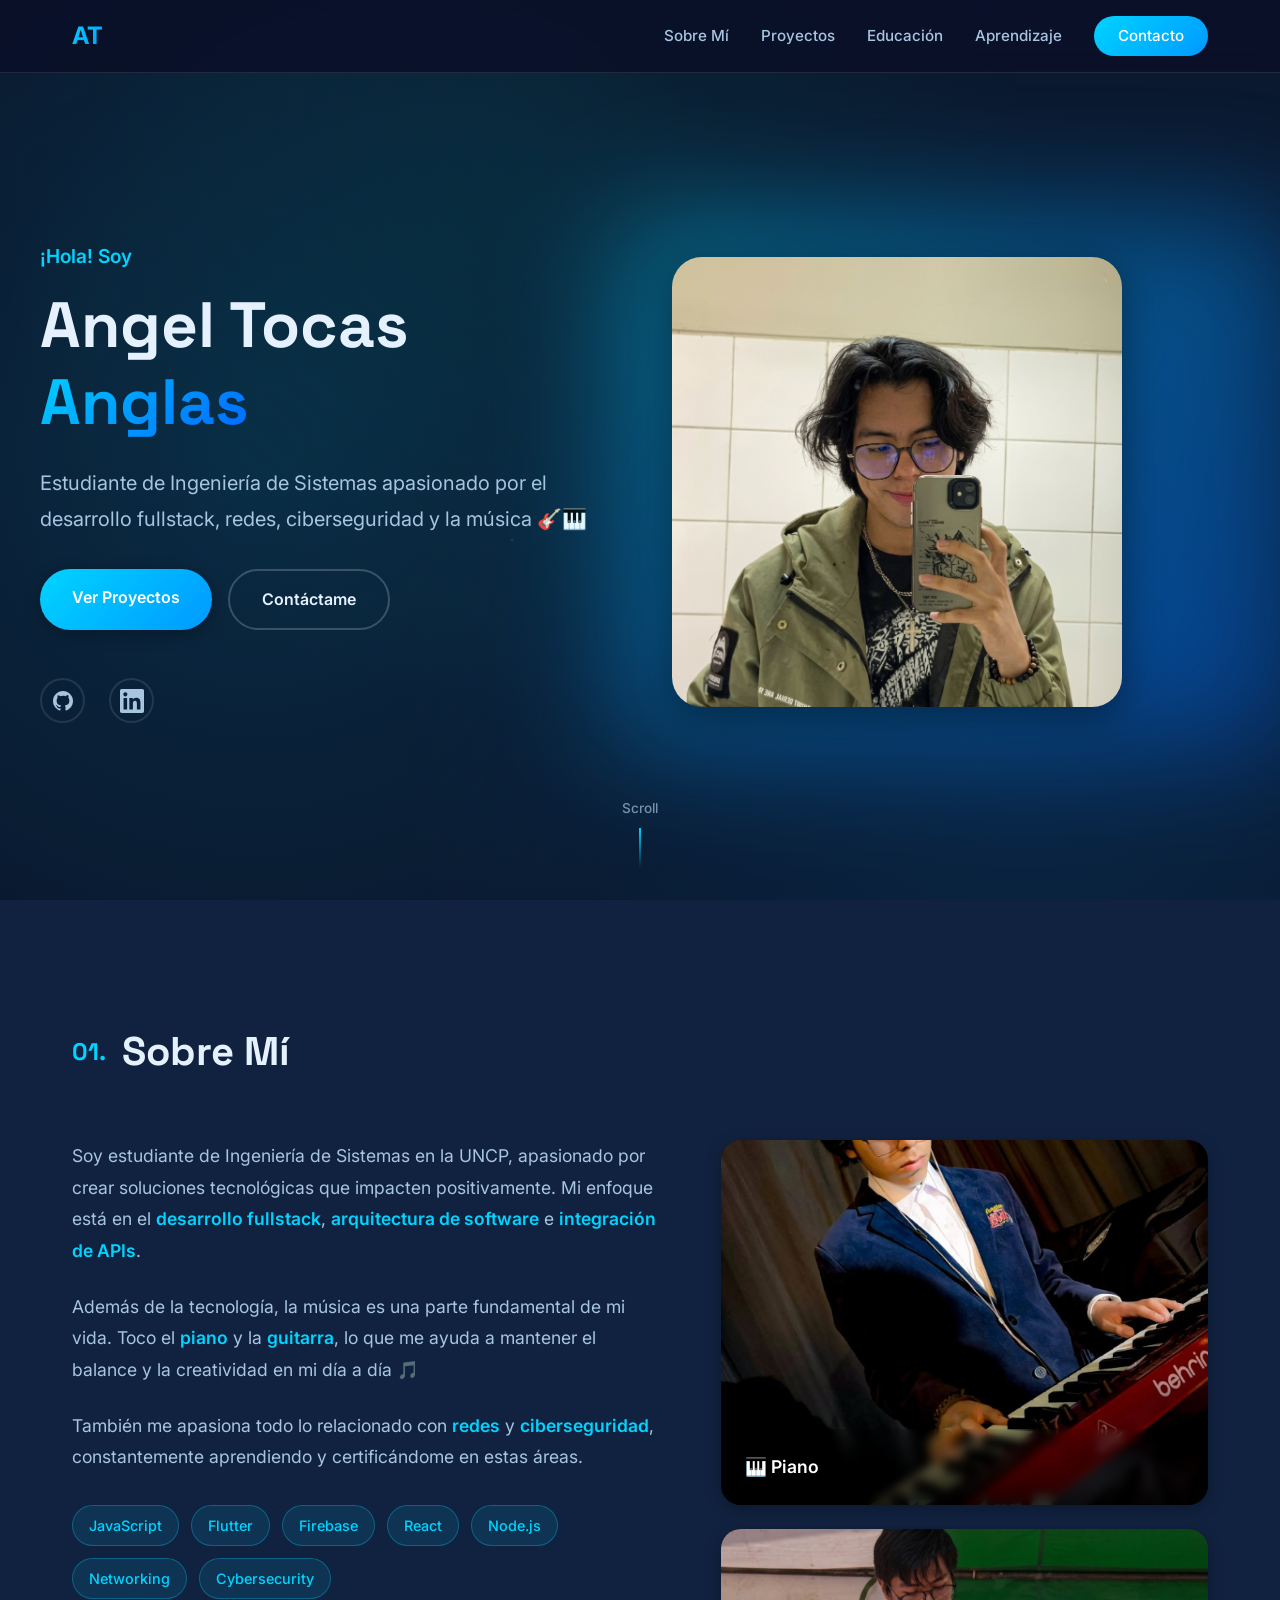
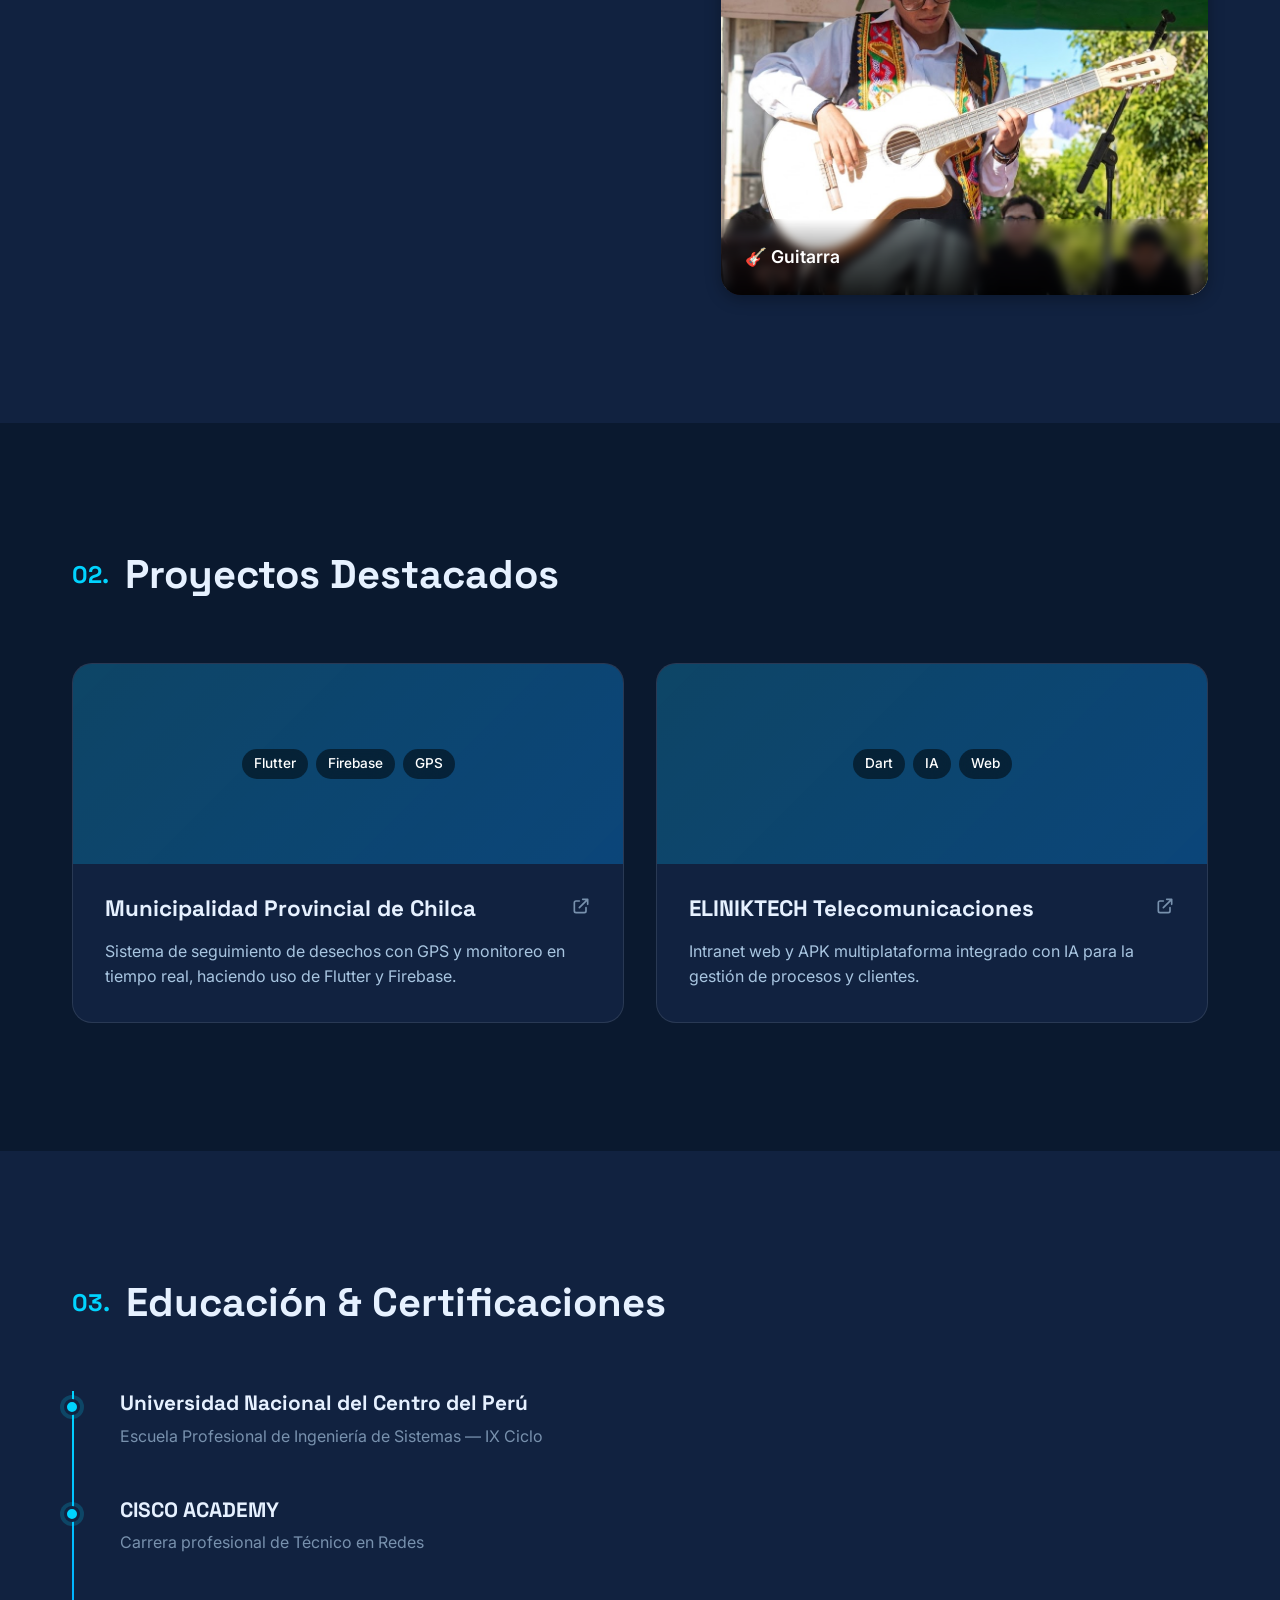
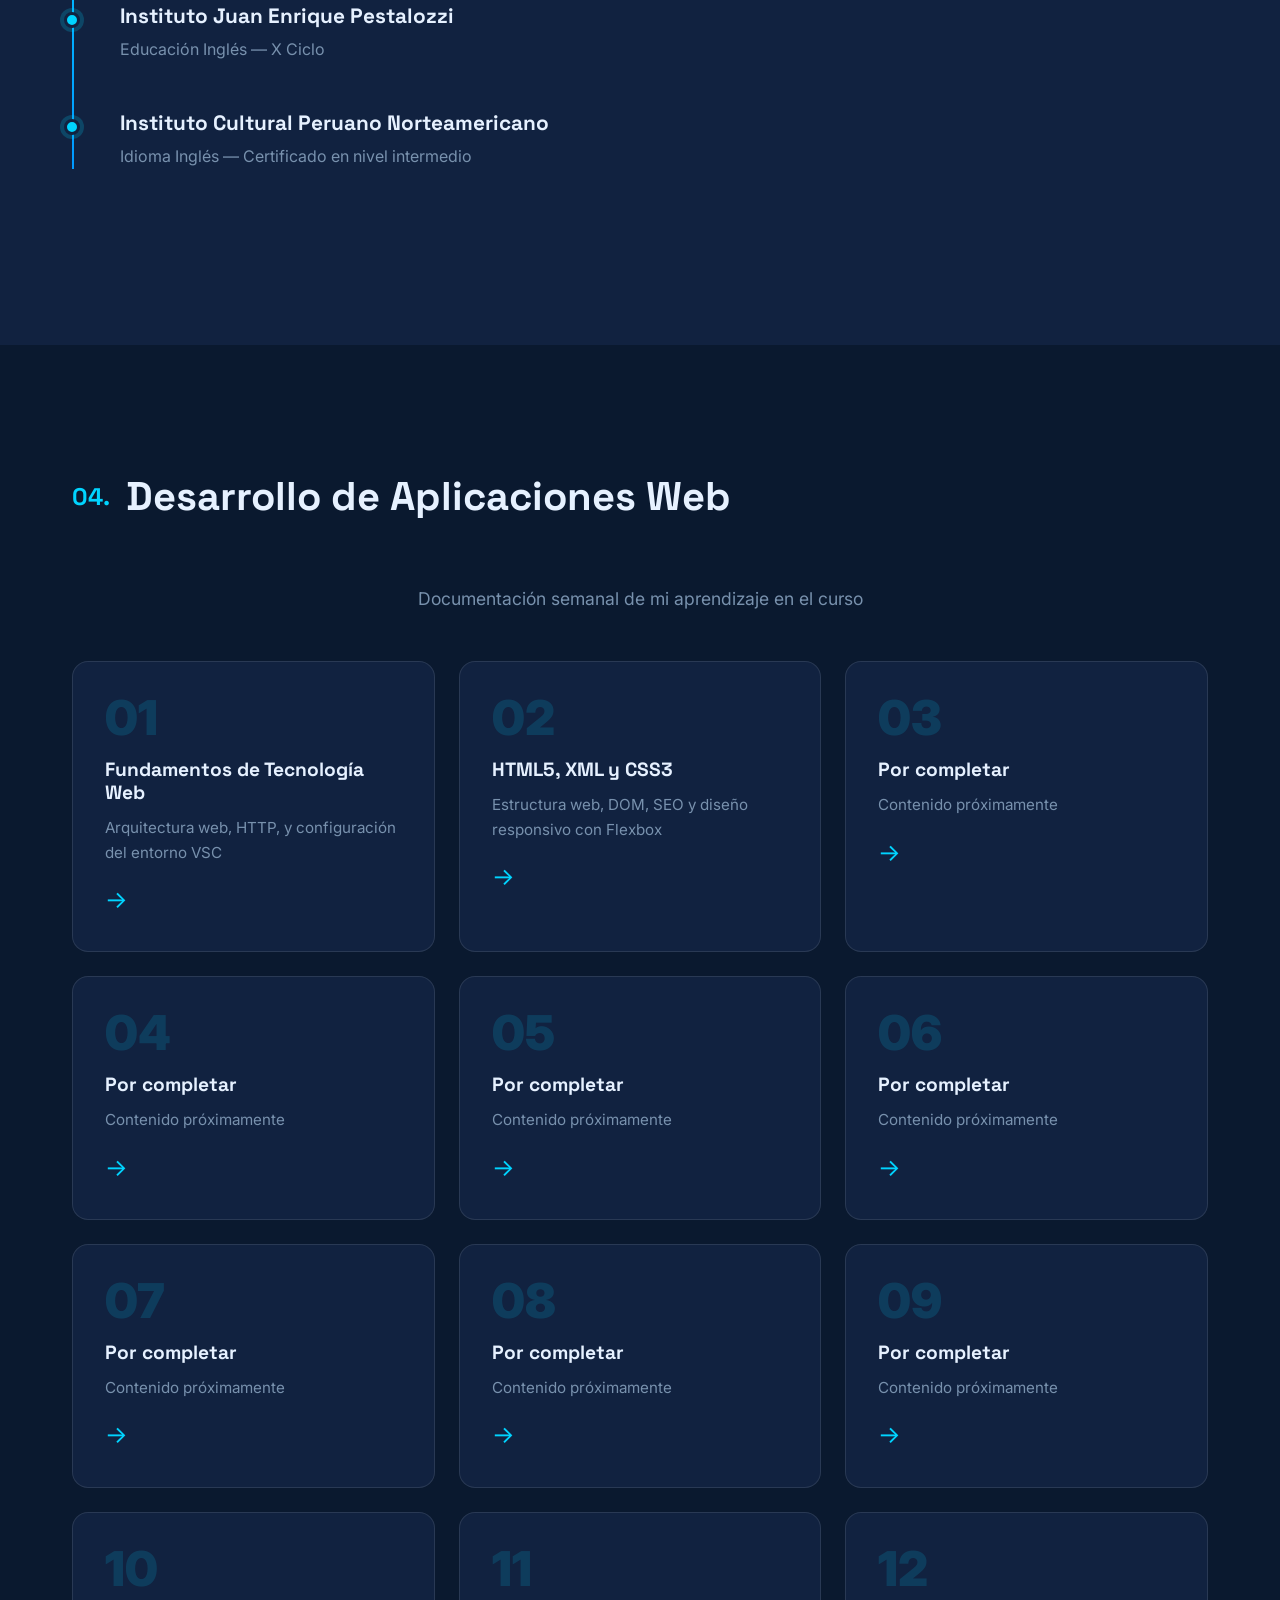
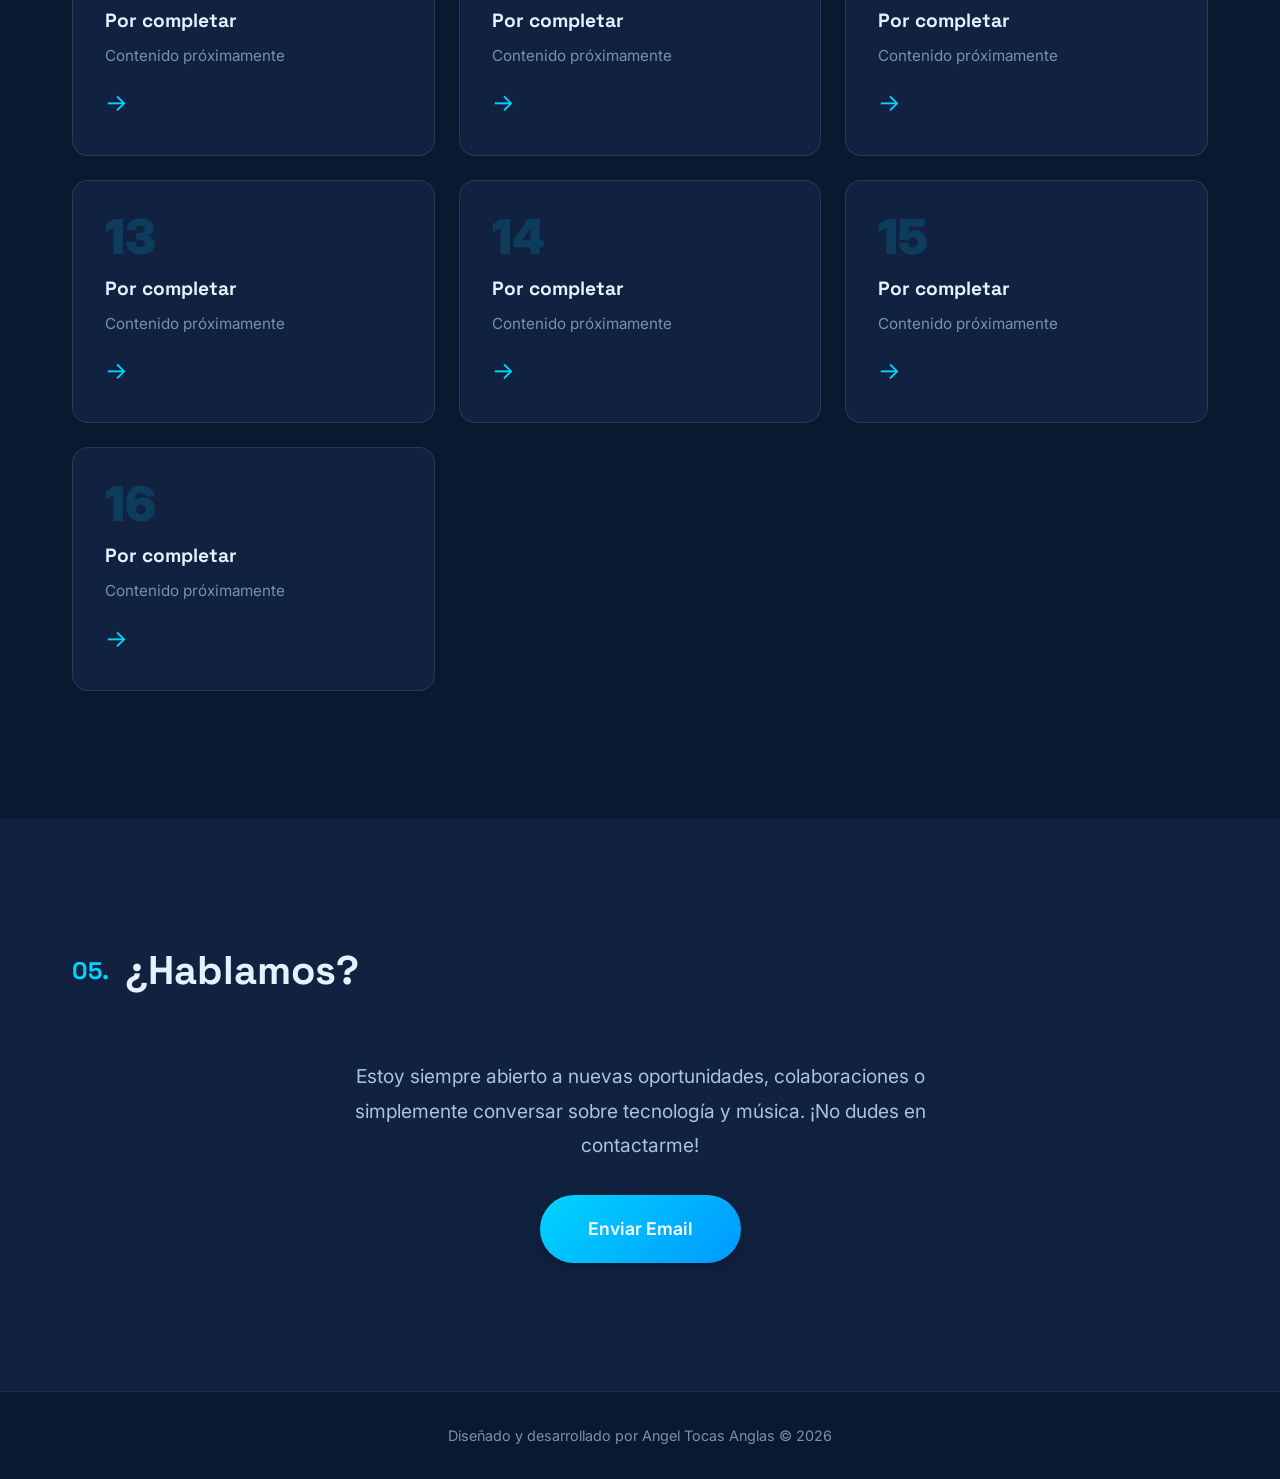
==== commit 72a0df7e: "Semana 3" ====
--- a/index.html
+++ b/index.html
@@ -312,8 +312,8 @@
           <!-- Semana 02 -->
           <a href="./semana-02/index.html" class="week-card">
             <div class="week-number">02</div>
-            <h3>Por completar</h3>
-            <p>Contenido próximamente</p>
+            <h3>HTML5, XML y CSS3</h3>
+            <p>Estructura web, DOM, SEO y diseño responsivo con Flexbox</p>
             <span class="week-arrow">→</span>
           </a>
 
--- a/styles.css
+++ b/styles.css
@@ -930,3 +930,663 @@
     font-size: 0.95rem;
   }
 }
+
+
+/* ==========================================================================
+   ESTILOS PARA PÁGINAS DE SEMANAS
+   ========================================================================== */
+
+/* Body específico para semanas */
+.week-body {
+  background: var(--bg-primary);
+  padding-top: 0;
+}
+
+/* Navegación de regreso */
+.week-nav {
+  position: sticky;
+  top: 0;
+  z-index: 100;
+  background: rgba(10, 25, 47, 0.95);
+  backdrop-filter: blur(10px);
+  border-bottom: 1px solid rgba(255, 255, 255, 0.1);
+  padding: 1rem 0;
+}
+
+.back-link {
+  max-width: 1200px;
+  margin: 0 auto;
+  padding: 0 2rem;
+  display: inline-flex;
+  align-items: center;
+  gap: 0.5rem;
+  color: var(--text-secondary);
+  font-weight: 500;
+  font-size: 0.95rem;
+  transition: all var(--transition-fast);
+}
+
+.back-link:hover {
+  color: var(--accent-primary);
+  gap: 0.75rem;
+}
+
+.back-link svg {
+  transition: transform var(--transition-fast);
+}
+
+.back-link:hover svg {
+  transform: translateX(-3px);
+}
+
+/* Hero de la semana */
+.week-hero {
+  background: linear-gradient(135deg, var(--bg-primary) 0%, var(--bg-secondary) 100%);
+  padding: 4rem 2rem 3rem;
+  border-bottom: 1px solid rgba(255, 255, 255, 0.1);
+  position: relative;
+  overflow: hidden;
+}
+
+.week-hero::before {
+  content: '';
+  position: absolute;
+  top: 0;
+  left: 0;
+  right: 0;
+  bottom: 0;
+  background: 
+    radial-gradient(circle at 80% 20%, rgba(0, 212, 255, 0.08) 0%, transparent 50%),
+    radial-gradient(circle at 20% 80%, rgba(0, 153, 255, 0.06) 0%, transparent 50%);
+  pointer-events: none;
+}
+
+.week-hero-content {
+  max-width: 1200px;
+  margin: 0 auto;
+  position: relative;
+  z-index: 1;
+}
+
+.week-badge {
+  display: inline-flex;
+  align-items: center;
+  gap: 0.5rem;
+  background: rgba(0, 212, 255, 0.1);
+  border: 1px solid rgba(0, 212, 255, 0.3);
+  padding: 0.5rem 1rem;
+  border-radius: 50px;
+  color: var(--accent-primary);
+  font-size: 0.9rem;
+  font-weight: 600;
+  margin-bottom: 1.5rem;
+}
+
+.badge-icon {
+  font-size: 1.2rem;
+}
+
+.week-title {
+  font-size: 3rem;
+  font-weight: 900;
+  margin-bottom: 1rem;
+  line-height: 1.2;
+}
+
+.week-title .gradient-text {
+  display: block;
+  margin-top: 0.5rem;
+  font-size: 2.2rem;
+}
+
+.week-meta {
+  display: flex;
+  align-items: center;
+  gap: 1rem;
+  color: var(--text-muted);
+  font-size: 0.95rem;
+}
+
+.meta-item {
+  display: flex;
+  align-items: center;
+  gap: 0.4rem;
+}
+
+.meta-item svg {
+  width: 16px;
+  height: 16px;
+  stroke: currentColor;
+  fill: none;
+  stroke-width: 2;
+}
+
+.meta-divider {
+  color: rgba(255, 255, 255, 0.2);
+}
+
+/* Container del contenido */
+.week-container {
+  max-width: 1200px;
+  margin: 0 auto;
+  padding: 3rem 2rem;
+}
+
+/* Secciones de contenido */
+.content-section {
+  margin-bottom: 4rem;
+}
+
+.section-header {
+  display: flex;
+  align-items: center;
+  gap: 1.5rem;
+  margin-bottom: 2.5rem;
+}
+
+.section-number {
+  font-size: 3rem;
+  font-weight: 900;
+  color: rgba(0, 212, 255, 0.15);
+  line-height: 1;
+}
+
+.section-header h2 {
+  font-size: 2rem;
+  margin: 0;
+  border: none;
+  padding: 0;
+}
+
+.section-intro {
+  font-size: 1.1rem;
+  color: var(--text-secondary);
+  margin-bottom: 2rem;
+  line-height: 1.8;
+}
+
+/* Topic Cards */
+.topic-card {
+  background: var(--bg-secondary);
+  border: 1px solid rgba(255, 255, 255, 0.1);
+  border-radius: 20px;
+  padding: 2.5rem;
+  margin-bottom: 2rem;
+  transition: all var(--transition-normal);
+}
+
+.topic-card:hover {
+  border-color: rgba(0, 212, 255, 0.3);
+  box-shadow: var(--shadow-glow);
+}
+
+.topic-icon {
+  font-size: 2.5rem;
+  margin-bottom: 1rem;
+  display: inline-block;
+}
+
+.topic-card h3 {
+  font-size: 1.5rem;
+  margin-bottom: 1rem;
+  color: var(--text-primary);
+}
+
+.topic-intro {
+  font-size: 1.05rem;
+  color: var(--text-secondary);
+  margin-bottom: 1.5rem;
+  line-height: 1.7;
+}
+
+.topic-intro strong {
+  color: var(--accent-primary);
+}
+
+/* Concept List */
+.concept-list {
+  list-style: none;
+  padding: 0;
+  margin: 0;
+  display: flex;
+  flex-direction: column;
+  gap: 1.5rem;
+}
+
+.concept-list li {
+  display: flex;
+  gap: 1rem;
+  align-items: start;
+  background: rgba(0, 212, 255, 0.05);
+  padding: 1.25rem;
+  border-radius: 12px;
+  border: 1px solid rgba(0, 212, 255, 0.1);
+  transition: all var(--transition-fast);
+}
+
+.concept-list li:hover {
+  background: rgba(0, 212, 255, 0.08);
+  border-color: rgba(0, 212, 255, 0.2);
+  transform: translateX(5px);
+}
+
+.concept-icon {
+  font-size: 1.5rem;
+  flex-shrink: 0;
+}
+
+.concept-content strong {
+  display: block;
+  color: var(--accent-primary);
+  font-size: 1.05rem;
+  margin-bottom: 0.4rem;
+}
+
+.concept-content p {
+  color: var(--text-secondary);
+  margin: 0;
+  line-height: 1.6;
+}
+
+.concept-content code {
+  background: rgba(0, 0, 0, 0.3);
+  padding: 0.2rem 0.5rem;
+  border-radius: 4px;
+  font-size: 0.9rem;
+  color: var(--accent-primary);
+}
+
+/* Comparison Grid */
+.comparison-grid {
+  display: grid;
+  grid-template-columns: repeat(auto-fit, minmax(250px, 1fr));
+  gap: 1.5rem;
+  margin-top: 1.5rem;
+}
+
+.comparison-item {
+  background: rgba(0, 153, 255, 0.05);
+  border: 1px solid rgba(0, 153, 255, 0.15);
+  border-radius: 12px;
+  padding: 1.5rem;
+  transition: all var(--transition-normal);
+}
+
+.comparison-item:hover {
+  transform: translateY(-5px);
+  border-color: rgba(0, 153, 255, 0.4);
+  box-shadow: 0 10px 30px rgba(0, 153, 255, 0.15);
+}
+
+.comparison-header {
+  display: flex;
+  align-items: center;
+  gap: 0.75rem;
+  margin-bottom: 0.75rem;
+}
+
+.comparison-emoji {
+  font-size: 1.8rem;
+}
+
+.comparison-item h4 {
+  font-size: 1.1rem;
+  margin: 0;
+  color: var(--text-primary);
+}
+
+.comparison-item p {
+  color: var(--text-secondary);
+  margin: 0;
+  line-height: 1.6;
+}
+
+.comparison-item code {
+  background: rgba(0, 0, 0, 0.3);
+  padding: 0.2rem 0.5rem;
+  border-radius: 4px;
+  font-size: 0.85rem;
+  color: var(--accent-primary);
+}
+
+/* Layers Container */
+.layers-container {
+  display: grid;
+  grid-template-columns: repeat(auto-fit, minmax(280px, 1fr));
+  gap: 1.5rem;
+  margin: 1.5rem 0;
+}
+
+.layer-box {
+  background: var(--bg-tertiary);
+  border: 2px solid rgba(0, 212, 255, 0.2);
+  border-radius: 16px;
+  padding: 2rem;
+  text-align: center;
+  transition: all var(--transition-normal);
+}
+
+.layer-box:hover {
+  transform: translateY(-5px);
+  border-color: var(--accent-primary);
+  box-shadow: 0 10px 30px rgba(0, 212, 255, 0.2);
+}
+
+.layer-box.frontend {
+  border-color: rgba(0, 212, 255, 0.3);
+}
+
+.layer-box.backend {
+  border-color: rgba(0, 153, 255, 0.3);
+}
+
+.layer-box h4 {
+  font-size: 1.4rem;
+  margin: 0 0 0.5rem 0;
+  color: var(--accent-primary);
+}
+
+.layer-box p {
+  color: var(--text-muted);
+  margin: 0 0 1rem 0;
+}
+
+.tech-tags {
+  display: flex;
+  flex-wrap: wrap;
+  gap: 0.5rem;
+  justify-content: center;
+}
+
+.tech-tags span {
+  background: rgba(0, 212, 255, 0.1);
+  border: 1px solid rgba(0, 212, 255, 0.2);
+  padding: 0.4rem 0.8rem;
+  border-radius: 50px;
+  font-size: 0.85rem;
+  color: var(--accent-primary);
+  font-weight: 500;
+}
+
+.standards-note {
+  display: flex;
+  align-items: center;
+  gap: 0.75rem;
+  background: rgba(0, 191, 165, 0.1);
+  border-left: 3px solid var(--accent-teal);
+  padding: 1rem 1.25rem;
+  border-radius: 8px;
+  margin-top: 1.5rem;
+  color: var(--text-secondary);
+}
+
+.standards-note svg {
+  flex-shrink: 0;
+  stroke: var(--accent-teal);
+  fill: none;
+  stroke-width: 2;
+}
+
+.standards-note strong {
+  color: var(--accent-teal);
+}
+
+/* Lab Grid */
+.lab-grid {
+  display: grid;
+  grid-template-columns: repeat(auto-fit, minmax(280px, 1fr));
+  gap: 1.5rem;
+}
+
+.lab-card {
+  background: var(--bg-secondary);
+  border: 1px solid rgba(255, 255, 255, 0.1);
+  border-radius: 16px;
+  padding: 2rem;
+  transition: all var(--transition-normal);
+}
+
+.lab-card:hover {
+  transform: translateY(-5px);
+  border-color: rgba(0, 212, 255, 0.4);
+  box-shadow: var(--shadow-glow);
+}
+
+.lab-icon {
+  font-size: 2.5rem;
+  margin-bottom: 1rem;
+}
+
+.lab-card h4 {
+  font-size: 1.2rem;
+  margin: 0 0 1rem 0;
+  color: var(--text-primary);
+}
+
+.lab-card p {
+  color: var(--text-secondary);
+  margin-bottom: 1rem;
+  line-height: 1.6;
+}
+
+.extension-list {
+  list-style: none;
+  padding: 0;
+  margin: 1rem 0 0 0;
+}
+
+.extension-list li {
+  color: var(--accent-primary);
+  padding: 0.4rem 0;
+  font-weight: 500;
+}
+
+.shortcut-list {
+  display: flex;
+  flex-direction: column;
+  gap: 0.75rem;
+}
+
+.shortcut-item {
+  display: flex;
+  flex-direction: column;
+  gap: 0.3rem;
+  background: rgba(0, 0, 0, 0.3);
+  padding: 0.75rem;
+  border-radius: 8px;
+  border: 1px solid rgba(255, 255, 255, 0.05);
+}
+
+.shortcut-item code {
+  background: rgba(0, 212, 255, 0.15);
+  color: var(--accent-primary);
+  padding: 0.3rem 0.6rem;
+  border-radius: 6px;
+  font-weight: 600;
+  font-size: 0.9rem;
+  align-self: flex-start;
+}
+
+.shortcut-item span {
+  color: var(--text-muted);
+  font-size: 0.9rem;
+}
+
+.code-snippet {
+  background: rgba(0, 0, 0, 0.4);
+  border: 1px solid rgba(0, 212, 255, 0.2);
+  border-radius: 8px;
+  padding: 1rem;
+  margin-top: 1rem;
+  font-family: 'Courier New', monospace;
+}
+
+.code-snippet code {
+  color: var(--accent-primary);
+  font-size: 0.9rem;
+  line-height: 1.6;
+}
+
+.git-commands {
+  display: flex;
+  flex-direction: column;
+  gap: 0.5rem;
+  margin-top: 1rem;
+}
+
+.git-commands code {
+  background: rgba(0, 0, 0, 0.4);
+  border-left: 3px solid var(--accent-primary);
+  padding: 0.5rem 0.75rem;
+  border-radius: 4px;
+  color: var(--accent-primary);
+  font-size: 0.9rem;
+  font-family: 'Courier New', monospace;
+}
+
+/* Reflection Section */
+.reflection-section {
+  background: linear-gradient(135deg, rgba(0, 212, 255, 0.03) 0%, rgba(0, 153, 255, 0.03) 100%);
+  border-radius: 20px;
+  padding: 3rem 2rem;
+}
+
+.reflection-grid {
+  display: grid;
+  grid-template-columns: repeat(auto-fit, minmax(300px, 1fr));
+  gap: 2rem;
+  margin-bottom: 2rem;
+}
+
+.reflection-card {
+  background: var(--bg-secondary);
+  border: 1px solid rgba(0, 212, 255, 0.2);
+  border-radius: 16px;
+  padding: 2rem;
+  transition: all var(--transition-normal);
+}
+
+.reflection-card:hover {
+  transform: translateY(-5px);
+  border-color: var(--accent-primary);
+  box-shadow: var(--shadow-glow);
+}
+
+.reflection-icon {
+  font-size: 2.5rem;
+  margin-bottom: 1rem;
+}
+
+.reflection-card h3 {
+  font-size: 1.3rem;
+  margin: 0 0 1rem 0;
+  color: var(--accent-primary);
+}
+
+.reflection-card p {
+  color: var(--text-secondary);
+  line-height: 1.7;
+  margin: 0;
+}
+
+.key-takeaways {
+  background: rgba(0, 0, 0, 0.3);
+  border: 1px solid rgba(0, 212, 255, 0.2);
+  border-radius: 12px;
+  padding: 1.5rem;
+}
+
+.key-takeaways h4 {
+  font-size: 1.1rem;
+  margin: 0 0 1rem 0;
+  color: var(--text-primary);
+}
+
+.takeaways-list {
+  display: flex;
+  flex-wrap: wrap;
+  gap: 0.75rem;
+}
+
+.takeaway-tag {
+  background: rgba(0, 212, 255, 0.1);
+  border: 1px solid rgba(0, 212, 255, 0.3);
+  padding: 0.5rem 1rem;
+  border-radius: 50px;
+  color: var(--accent-primary);
+  font-size: 0.9rem;
+  font-weight: 500;
+  transition: all var(--transition-fast);
+}
+
+.takeaway-tag:hover {
+  background: rgba(0, 212, 255, 0.2);
+  transform: translateY(-2px);
+}
+
+/* Footer de la semana */
+.week-footer {
+  background: var(--bg-secondary);
+  border-top: 1px solid rgba(255, 255, 255, 0.1);
+  padding: 2rem;
+  margin-top: 4rem;
+}
+
+.week-footer-content {
+  max-width: 1200px;
+  margin: 0 auto;
+  display: flex;
+  justify-content: space-between;
+  align-items: center;
+  flex-wrap: wrap;
+  gap: 1rem;
+}
+
+.week-footer p {
+  color: var(--text-muted);
+  margin: 0;
+}
+
+.footer-link {
+  color: var(--accent-primary);
+  font-weight: 500;
+  transition: all var(--transition-fast);
+}
+
+.footer-link:hover {
+  color: var(--accent-secondary);
+  gap: 0.5rem;
+}
+
+/* Responsive para semanas */
+@media (max-width: 768px) {
+  .week-title {
+    font-size: 2rem;
+  }
+
+  .week-title .gradient-text {
+    font-size: 1.5rem;
+  }
+
+  .section-number {
+    font-size: 2rem;
+  }
+
+  .section-header h2 {
+    font-size: 1.5rem;
+  }
+
+  .lab-grid,
+  .comparison-grid {
+    grid-template-columns: 1fr;
+  }
+
+  .week-meta {
+    flex-direction: column;
+    align-items: flex-start;
+  }
+
+  .meta-divider {
+    display: none;
+  }
+}
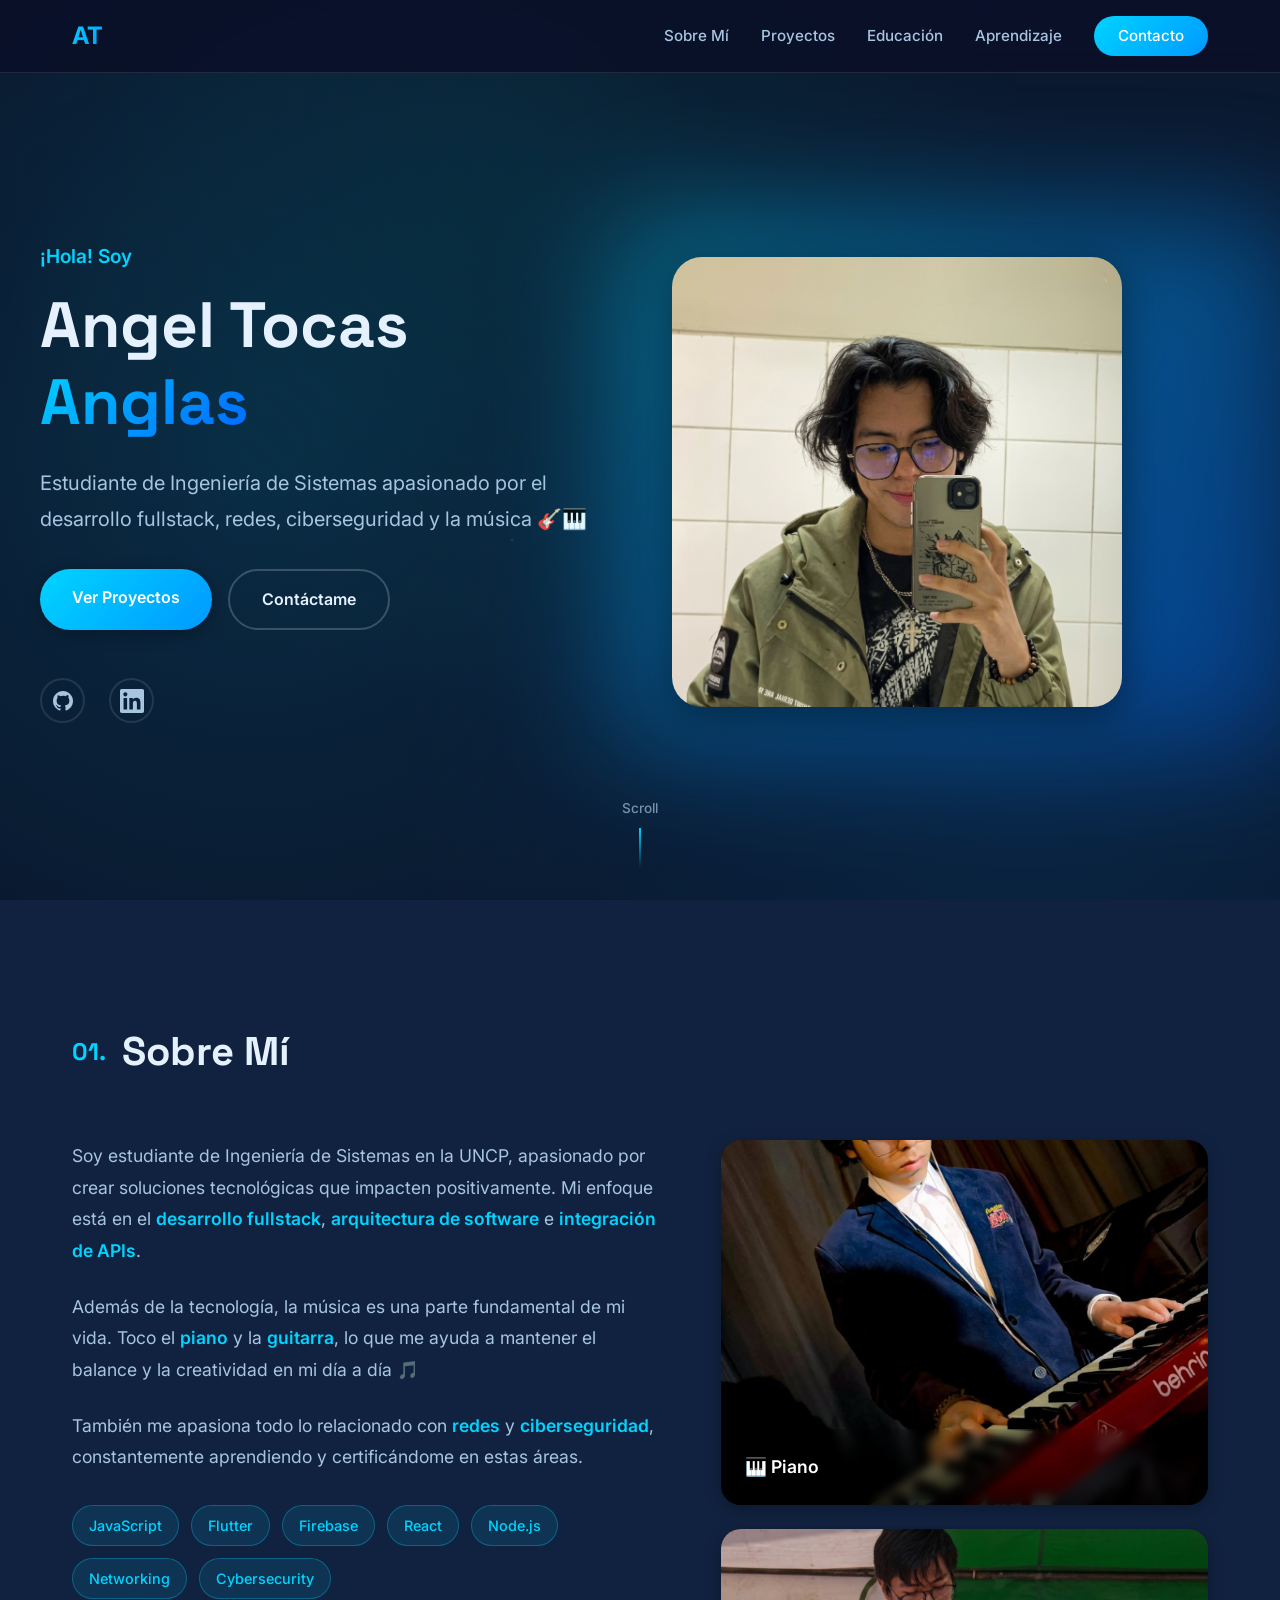
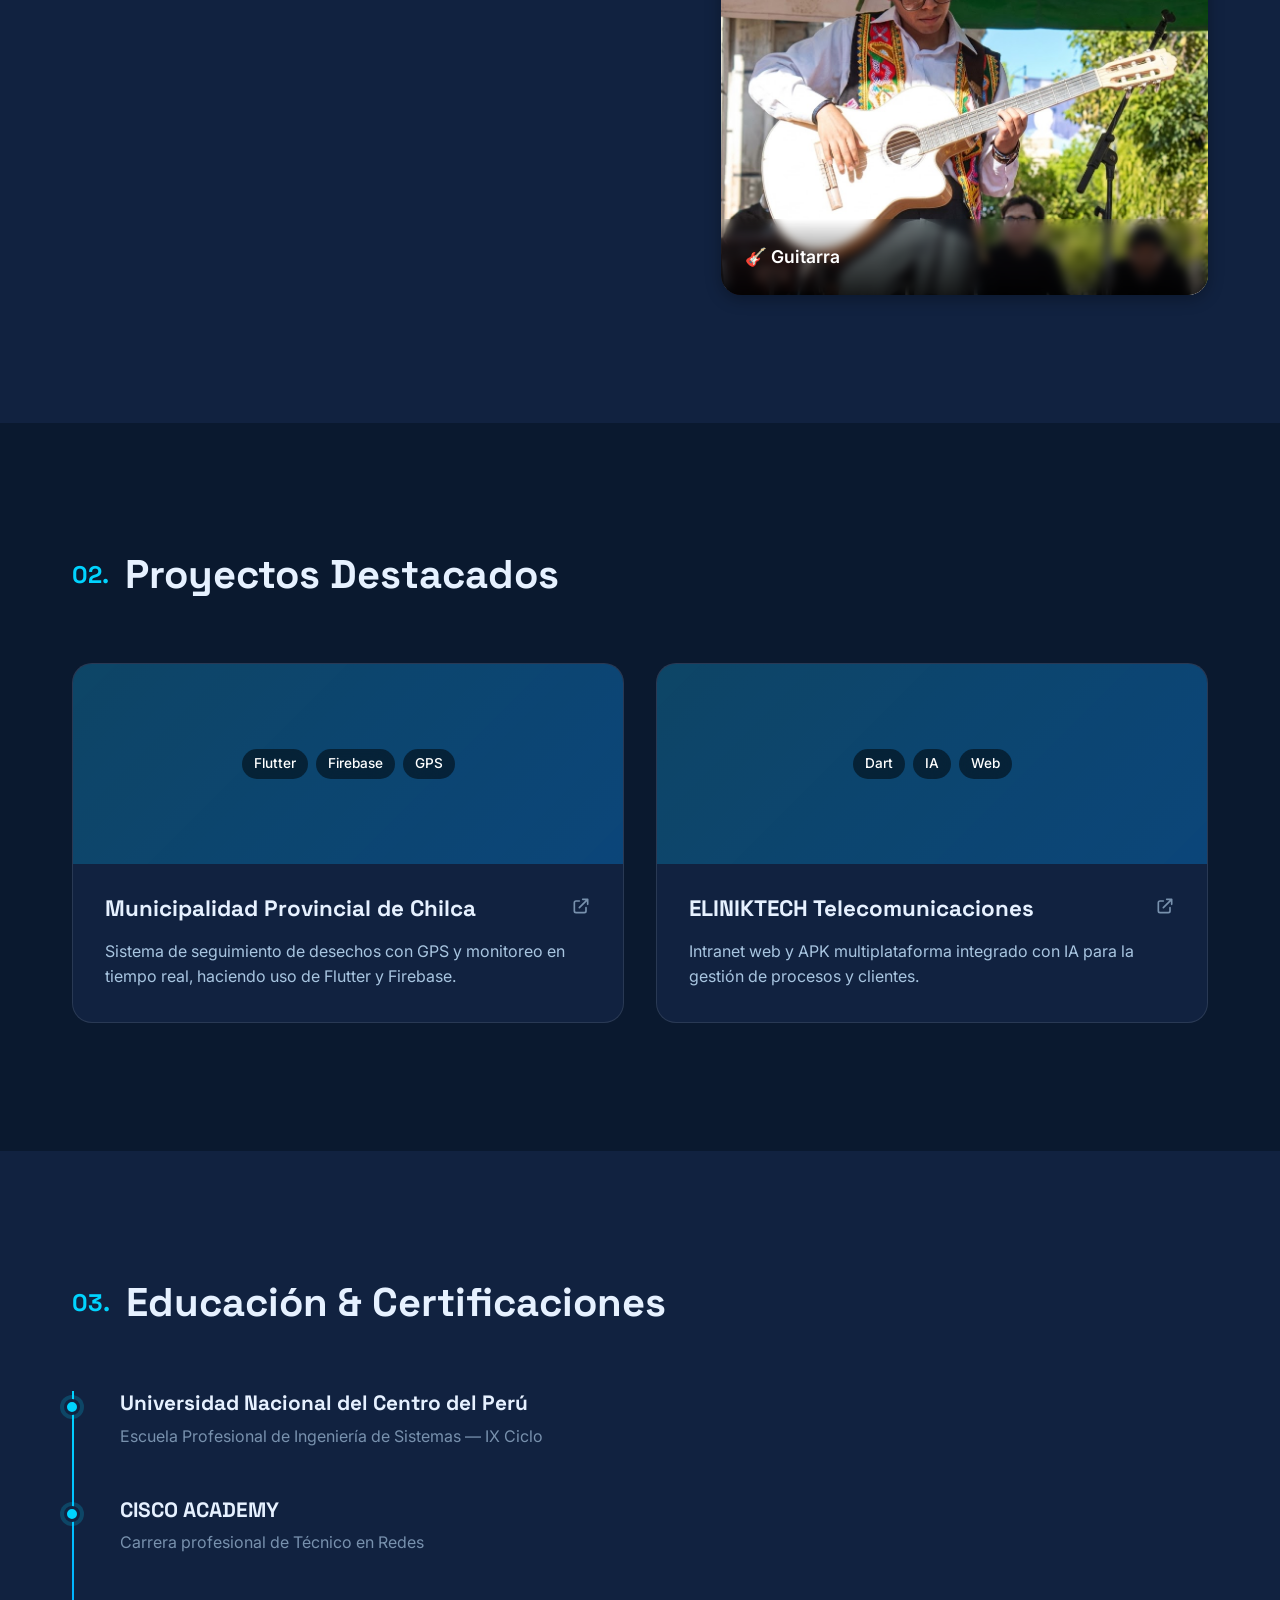
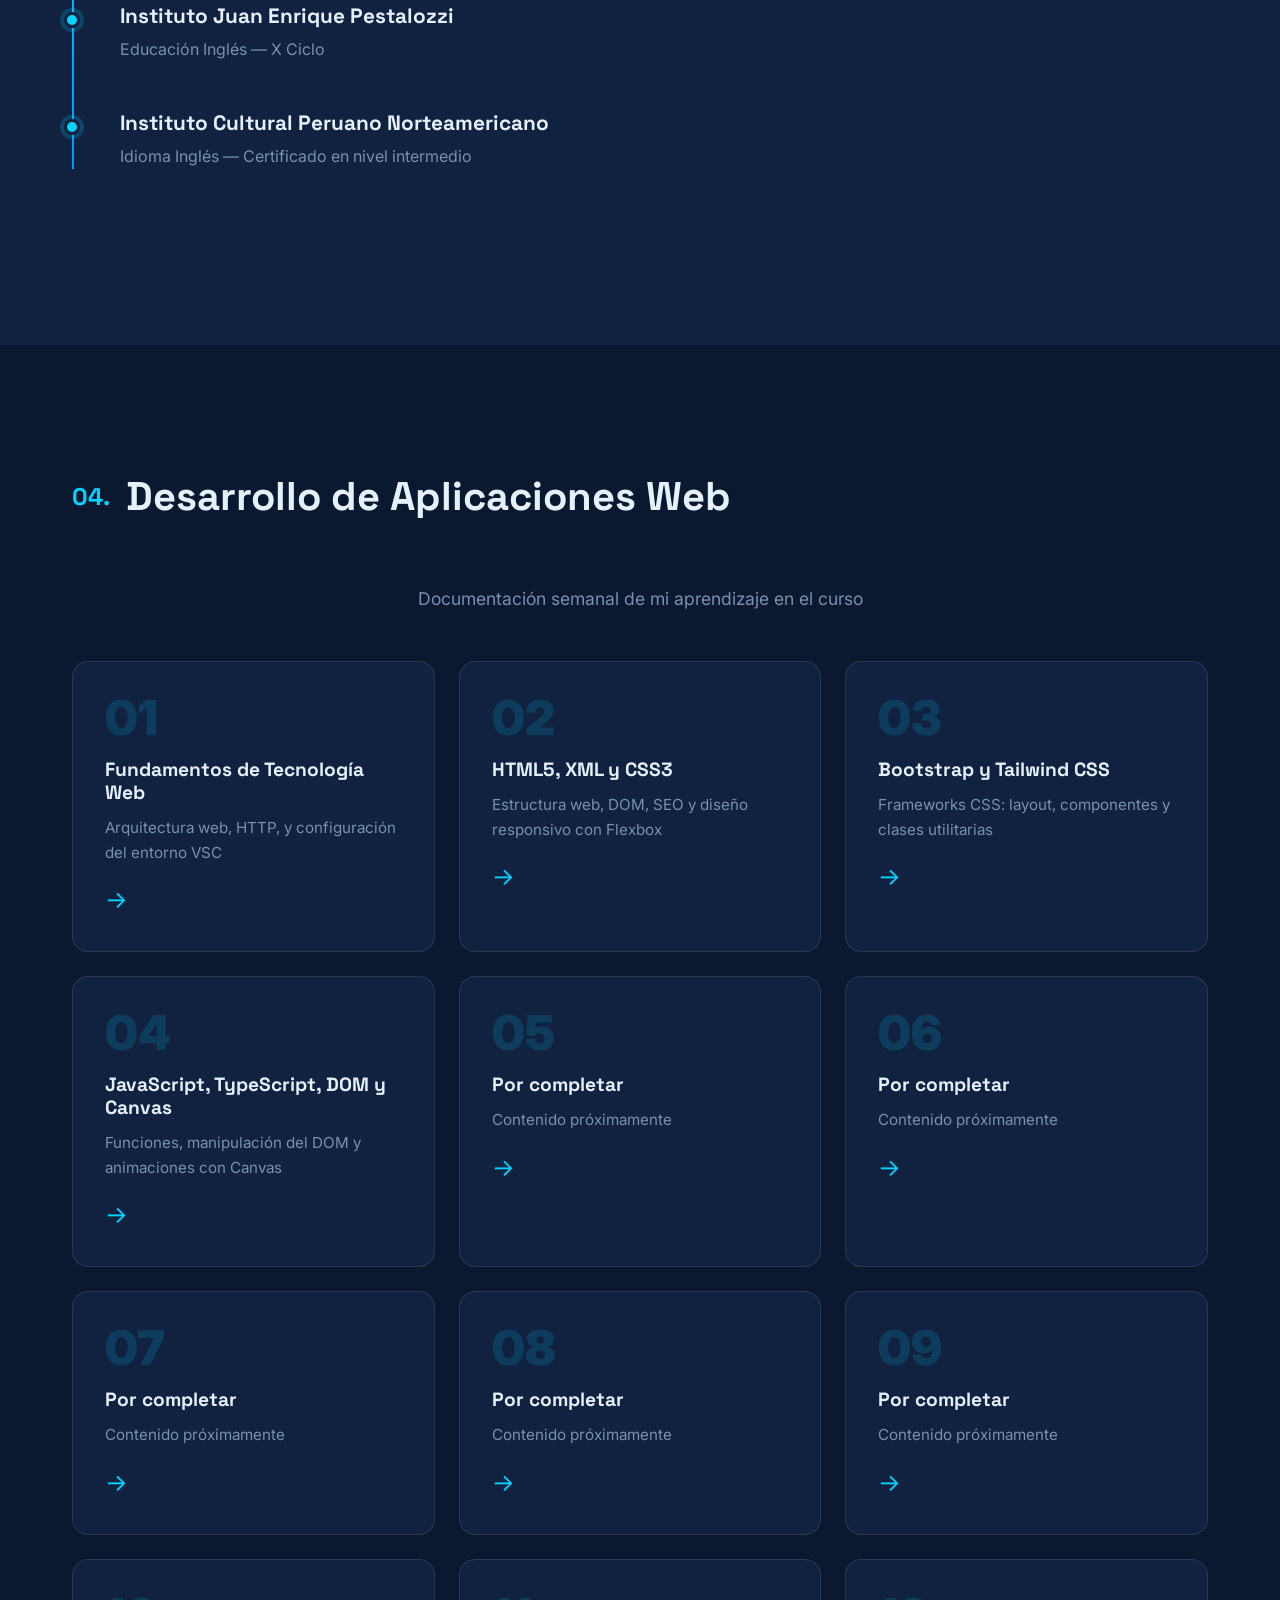
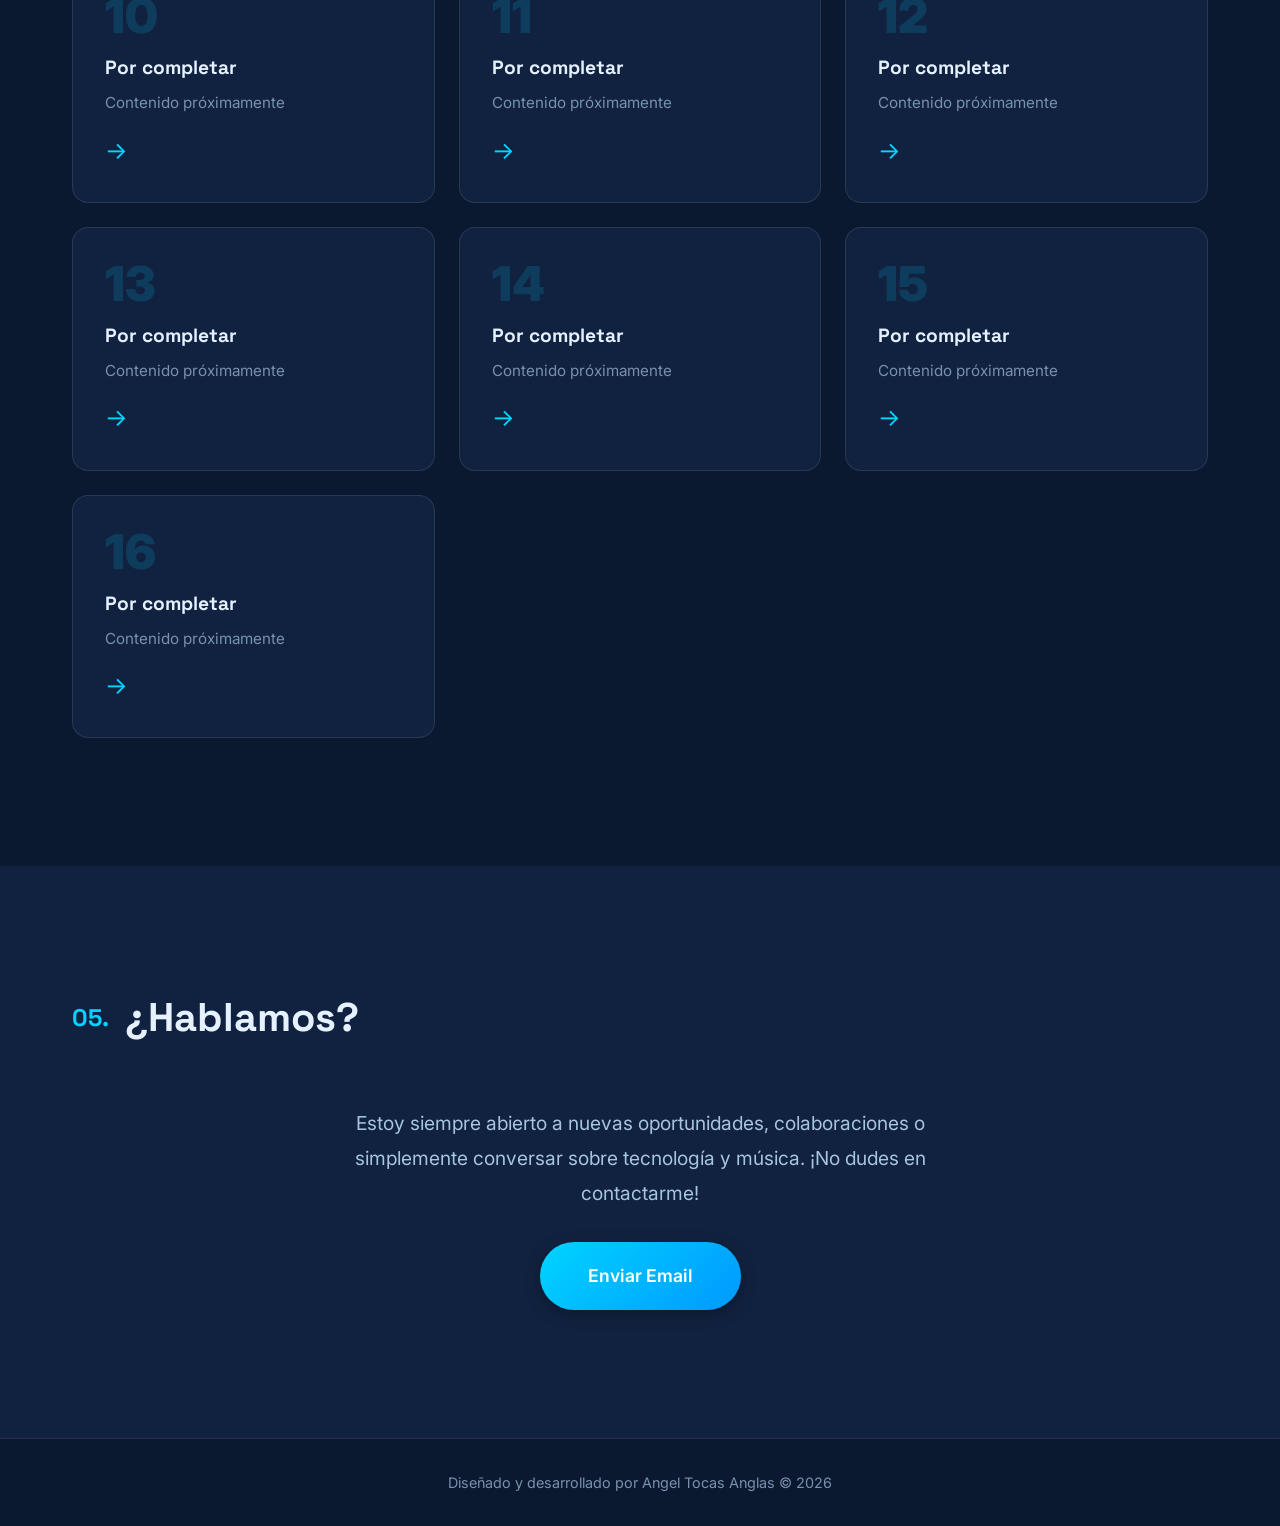
==== commit 25ab80aa: "Semana 04" ====
--- a/index.html
+++ b/index.html
@@ -54,7 +54,12 @@
               class="social-link"
               aria-label="GitHub"
             >
-              <svg width="24" height="24" fill="currentColor" viewBox="0 0 24 24">
+              <svg
+                width="24"
+                height="24"
+                fill="currentColor"
+                viewBox="0 0 24 24"
+              >
                 <path
                   d="M12 2C6.477 2 2 6.477 2 12c0 4.42 2.865 8.17 6.839 9.49.5.092.682-.217.682-.482 0-.237-.008-.866-.013-1.7-2.782.603-3.369-1.34-3.369-1.34-.454-1.156-1.11-1.463-1.11-1.463-.908-.62.069-.608.069-.608 1.003.07 1.531 1.03 1.531 1.03.892 1.529 2.341 1.087 2.91.831.092-.646.35-1.086.636-1.336-2.22-.253-4.555-1.11-4.555-4.943 0-1.091.39-1.984 1.029-2.683-.103-.253-.446-1.27.098-2.647 0 0 .84-.269 2.75 1.025A9.578 9.578 0 0112 6.836c.85.004 1.705.114 2.504.336 1.909-1.294 2.747-1.025 2.747-1.025.546 1.377.203 2.394.1 2.647.64.699 1.028 1.592 1.028 2.683 0 3.842-2.339 4.687-4.566 4.935.359.309.678.919.678 1.852 0 1.336-.012 2.415-.012 2.743 0 .267.18.578.688.48C19.138 20.167 22 16.418 22 12c0-5.523-4.477-10-10-10z"
                 />
@@ -67,7 +72,12 @@
               class="social-link"
               aria-label="LinkedIn"
             >
-              <svg width="24" height="24" fill="currentColor" viewBox="0 0 24 24">
+              <svg
+                width="24"
+                height="24"
+                fill="currentColor"
+                viewBox="0 0 24 24"
+              >
                 <path
                   d="M20.447 20.452h-3.554v-5.569c0-1.328-.027-3.037-1.852-3.037-1.853 0-2.136 1.445-2.136 2.939v5.667H9.351V9h3.414v1.561h.046c.477-.9 1.637-1.85 3.37-1.85 3.601 0 4.267 2.37 4.267 5.455v6.286zM5.337 7.433c-1.144 0-2.063-.926-2.063-2.065 0-1.138.92-2.063 2.063-2.063 1.14 0 2.064.925 2.064 2.063 0 1.139-.925 2.065-2.064 2.065zm1.782 13.019H3.555V9h3.564v11.452zM22.225 0H1.771C.792 0 0 .774 0 1.729v20.542C0 23.227.792 24 1.771 24h20.451C23.2 24 24 23.227 24 22.271V1.729C24 .774 23.2 0 22.222 0h.003z"
                 />
@@ -101,16 +111,16 @@
           <div class="about-text">
             <p>
               Soy estudiante de Ingeniería de Sistemas en la UNCP, apasionado
-              por crear soluciones tecnológicas que impacten positivamente.
-              Mi enfoque está en el <strong>desarrollo fullstack</strong>,
+              por crear soluciones tecnológicas que impacten positivamente. Mi
+              enfoque está en el <strong>desarrollo fullstack</strong>,
               <strong>arquitectura de software</strong> e
               <strong>integración de APIs</strong>.
             </p>
             <p>
               Además de la tecnología, la música es una parte fundamental de mi
               vida. Toco el <strong>piano</strong> y la
-              <strong>guitarra</strong>, lo que me ayuda a mantener el balance
-              y la creatividad en mi día a día 🎵
+              <strong>guitarra</strong>, lo que me ayuda a mantener el balance y
+              la creatividad en mi día a día 🎵
             </p>
             <p>
               También me apasiona todo lo relacionado con
@@ -195,8 +205,8 @@
                 </svg>
               </div>
               <p>
-                Sistema de seguimiento de desechos con GPS y monitoreo en
-                tiempo real, haciendo uso de Flutter y Firebase.
+                Sistema de seguimiento de desechos con GPS y monitoreo en tiempo
+                real, haciendo uso de Flutter y Firebase.
               </p>
             </div>
           </a>
@@ -320,16 +330,16 @@
           <!-- Semana 03 -->
           <a href="./semana-03/index.html" class="week-card">
             <div class="week-number">03</div>
-            <h3>Por completar</h3>
-            <p>Contenido próximamente</p>
+            <h3>Bootstrap y Tailwind CSS</h3>
+            <p>Frameworks CSS: layout, componentes y clases utilitarias</p>
             <span class="week-arrow">→</span>
           </a>
 
           <!-- Semana 04 -->
           <a href="./semana-04/index.html" class="week-card">
             <div class="week-number">04</div>
-            <h3>Por completar</h3>
-            <p>Contenido próximamente</p>
+            <h3>JavaScript, TypeScript, DOM y Canvas</h3>
+            <p>Funciones, manipulación del DOM y animaciones con Canvas</p>
             <span class="week-arrow">→</span>
           </a>
 
@@ -444,9 +454,7 @@
             simplemente conversar sobre tecnología y música. ¡No dudes en
             contactarme!
           </p>
-          <a
-            href="mailto:e_2022200430e@uncp.edu.pe"
-            class="btn-contact"
+          <a href="mailto:e_2022200430e@uncp.edu.pe" class="btn-contact"
             >Enviar Email</a
           >
         </div>
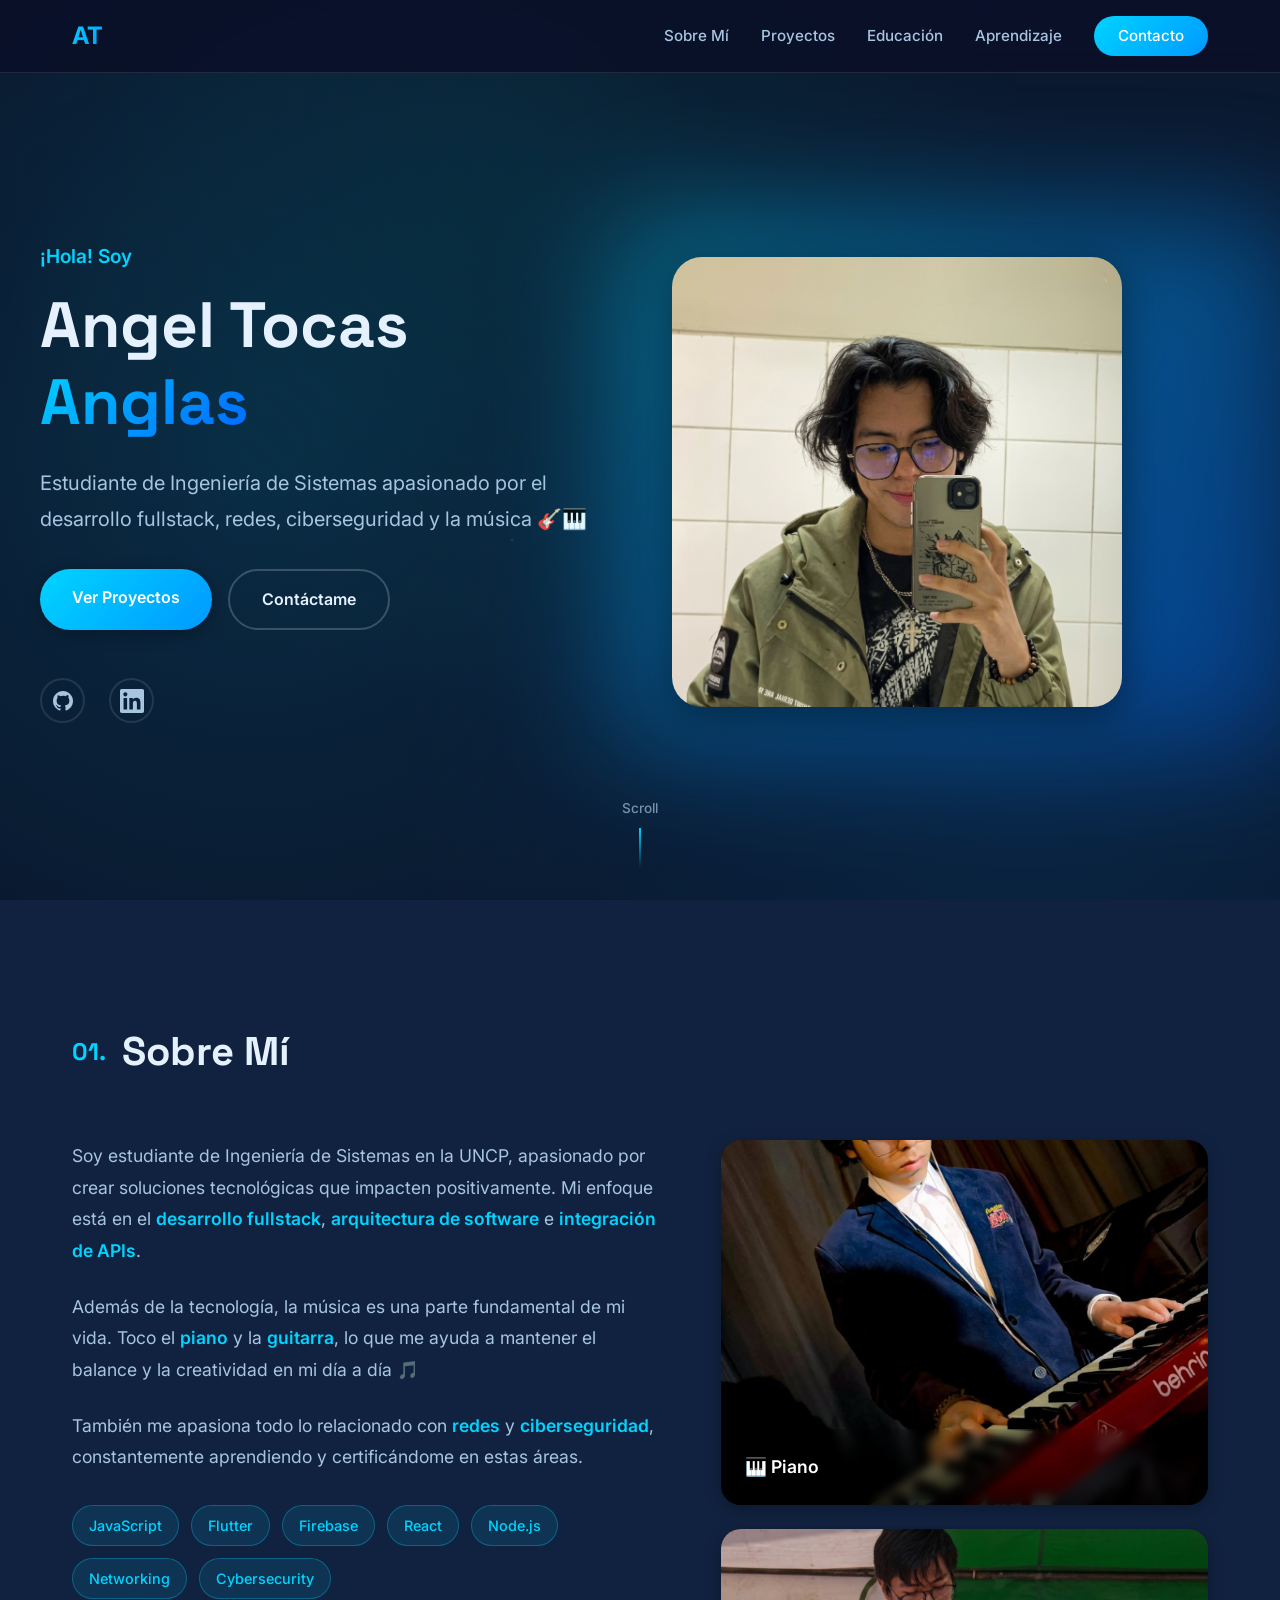
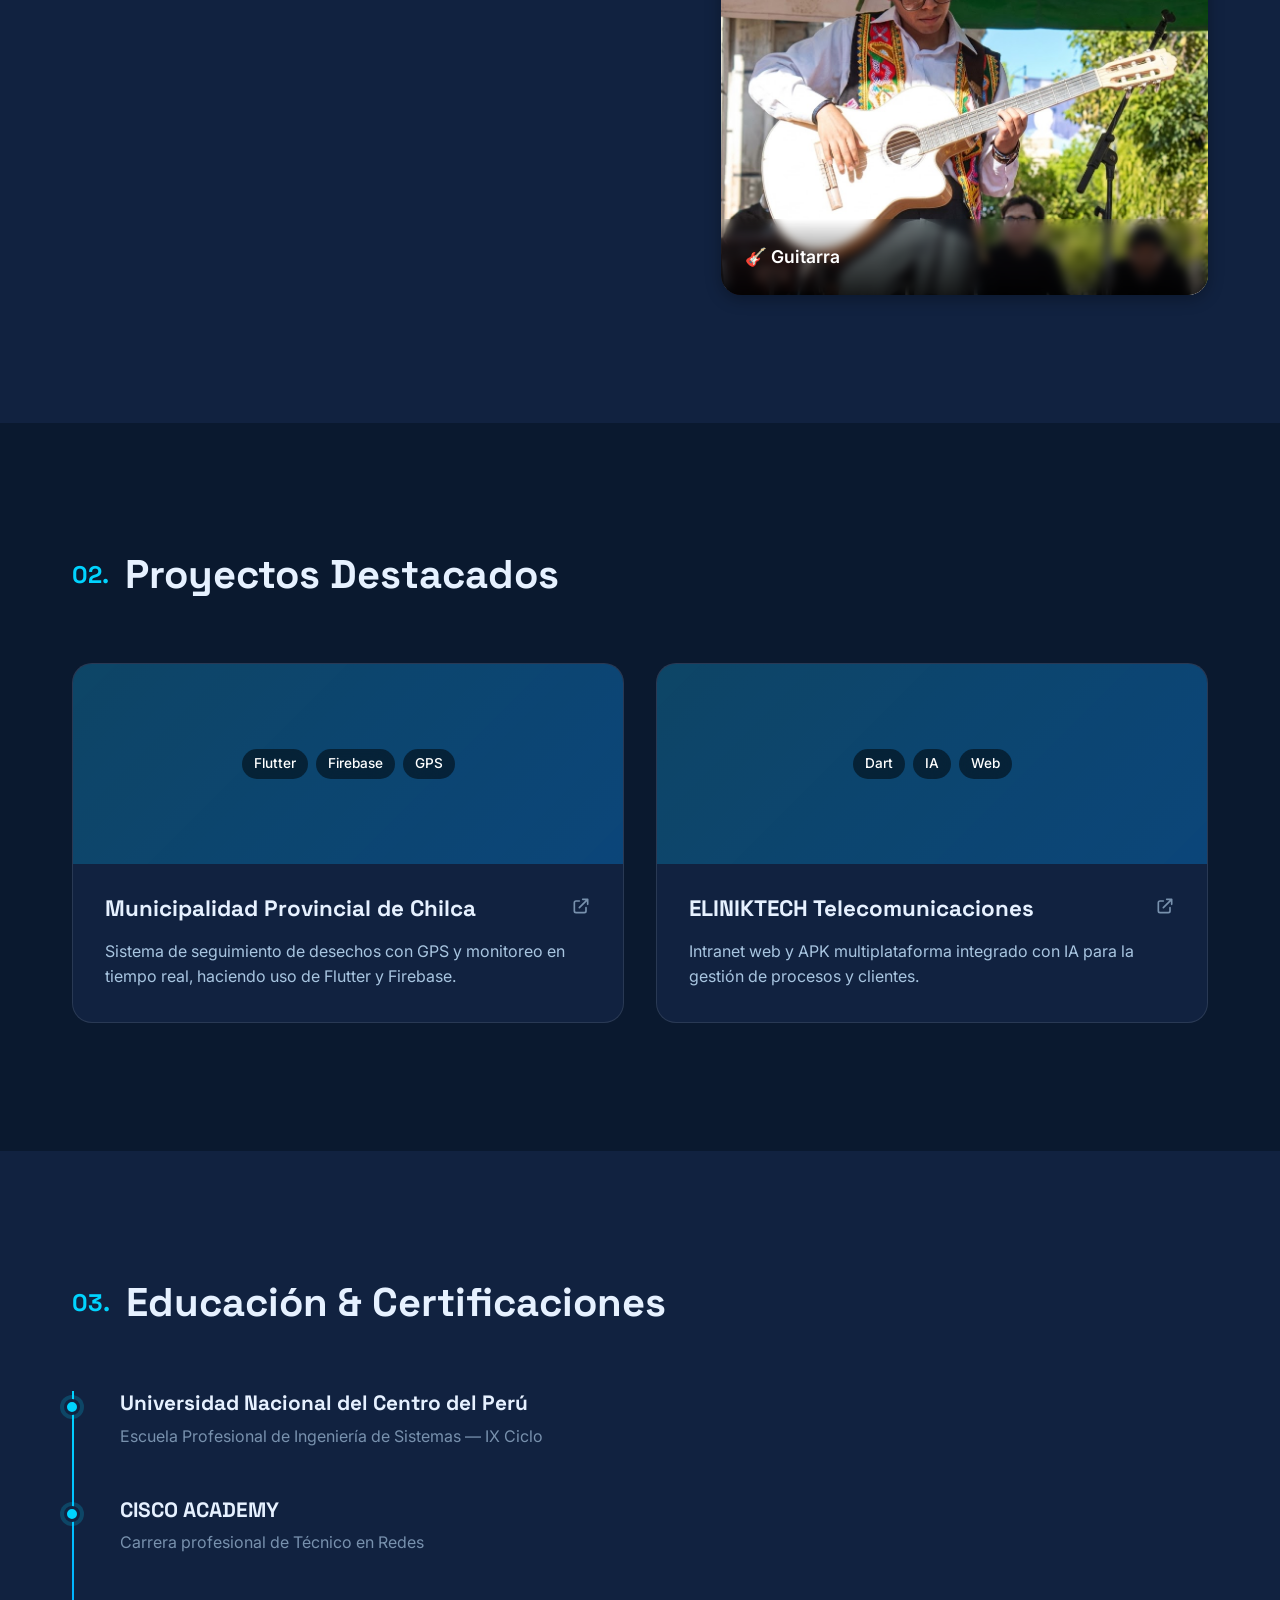
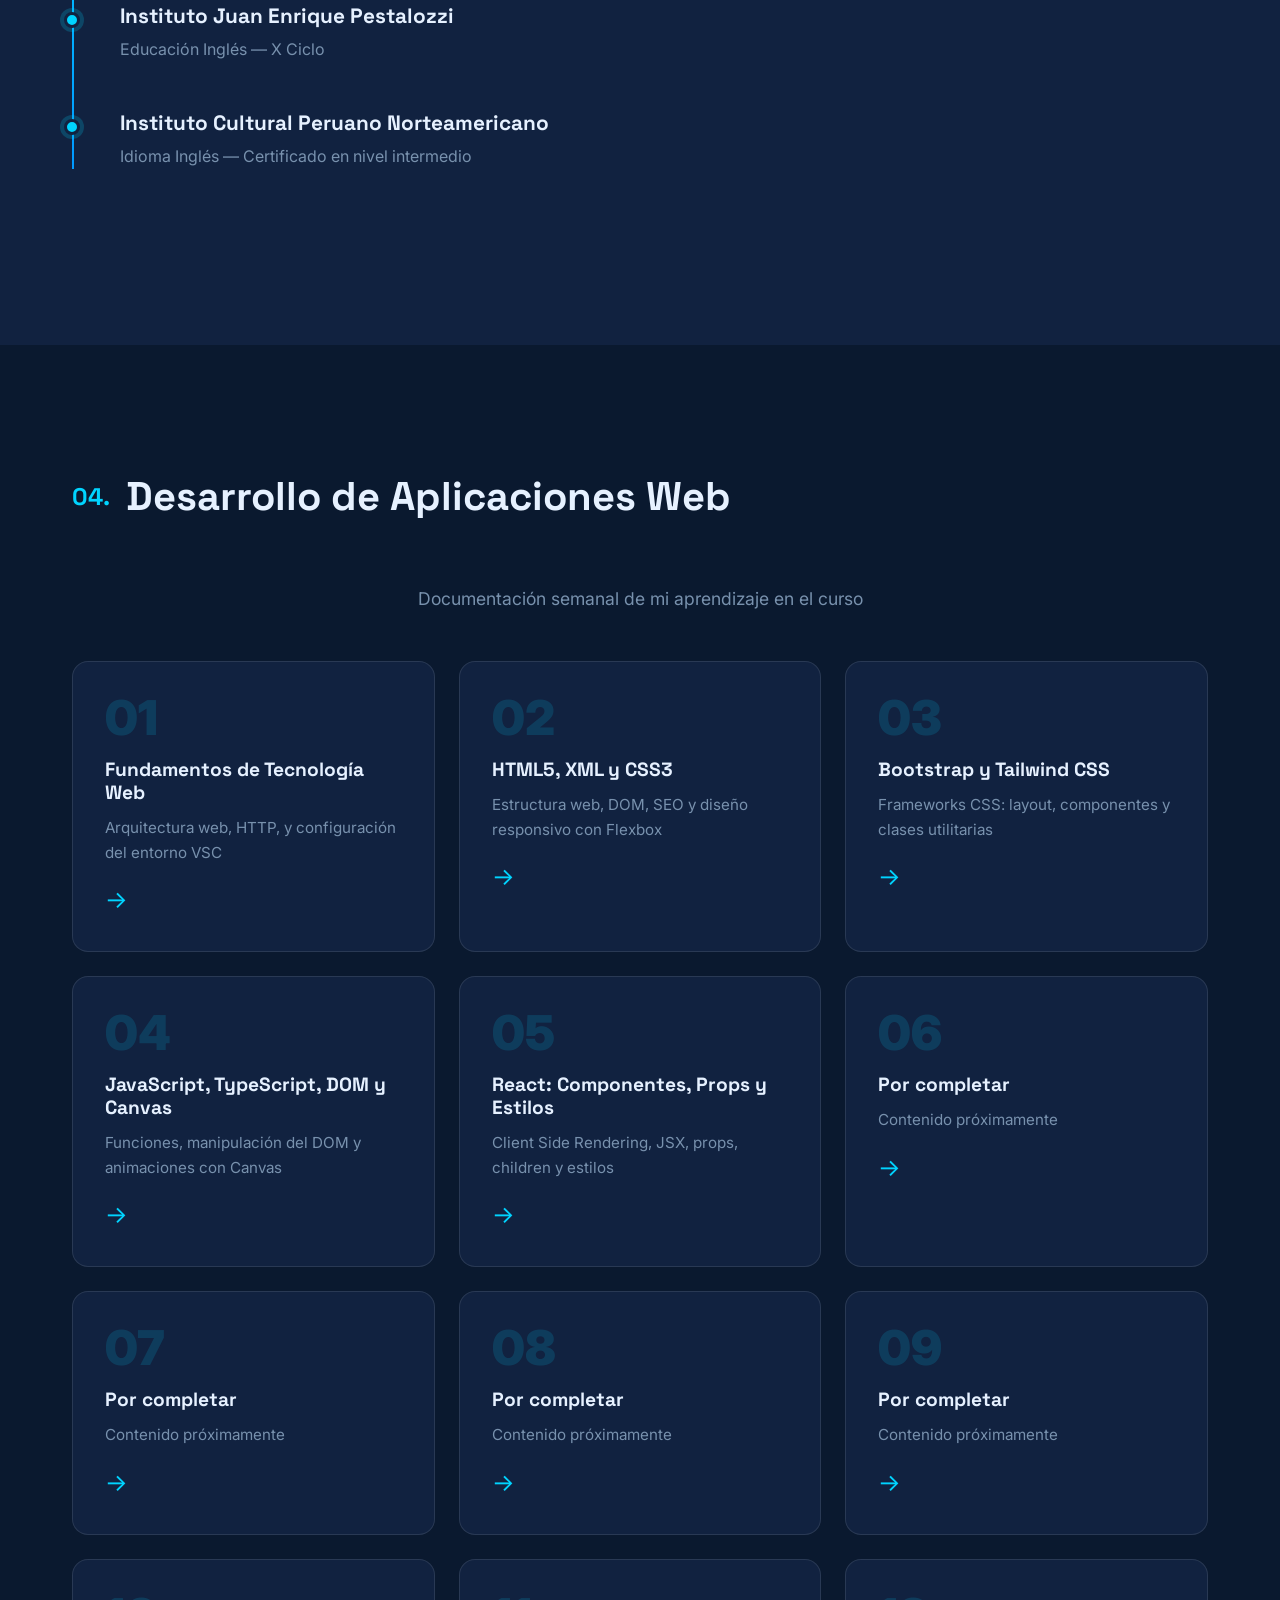
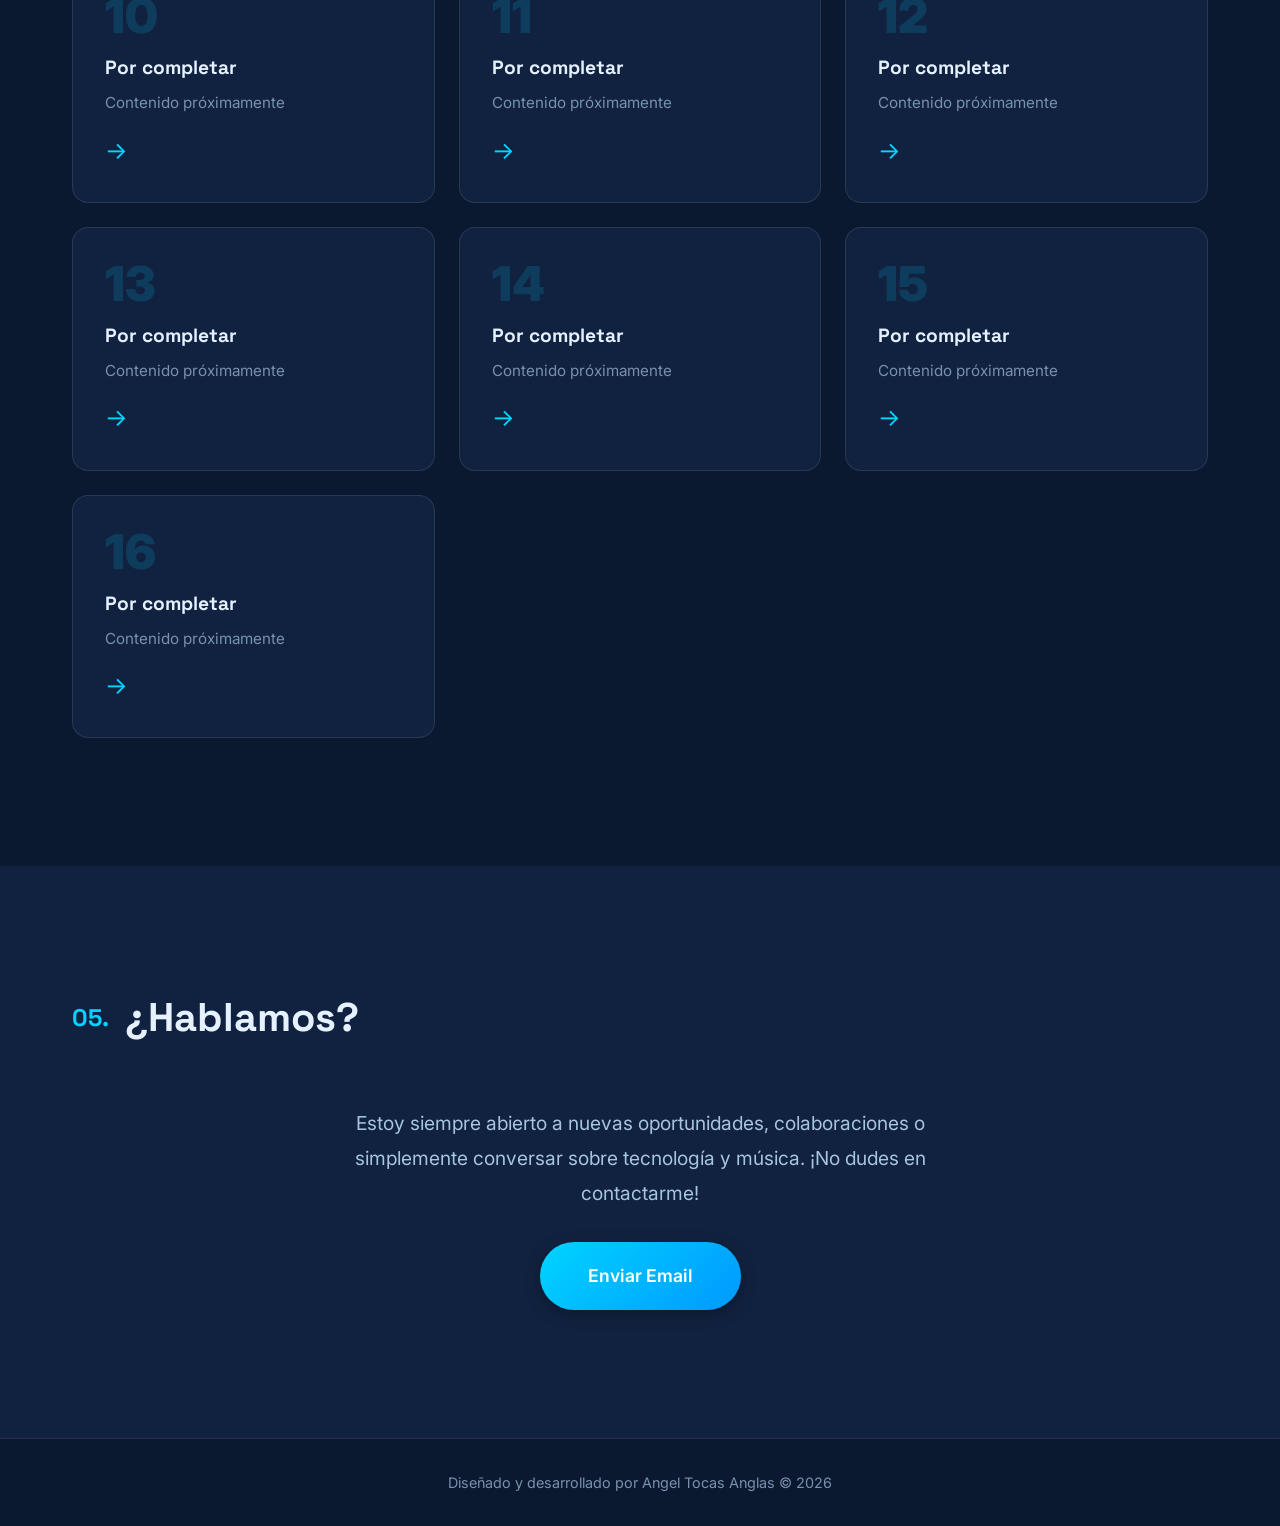
==== commit e7c3c84a: "Semana05" ====
--- a/index.html
+++ b/index.html
@@ -346,8 +346,8 @@
           <!-- Semana 05 -->
           <a href="./semana-05/index.html" class="week-card">
             <div class="week-number">05</div>
-            <h3>Por completar</h3>
-            <p>Contenido próximamente</p>
+            <h3>React: Componentes, Props y Estilos</h3>
+            <p>Client Side Rendering, JSX, props, children y estilos</p>
             <span class="week-arrow">→</span>
           </a>
 
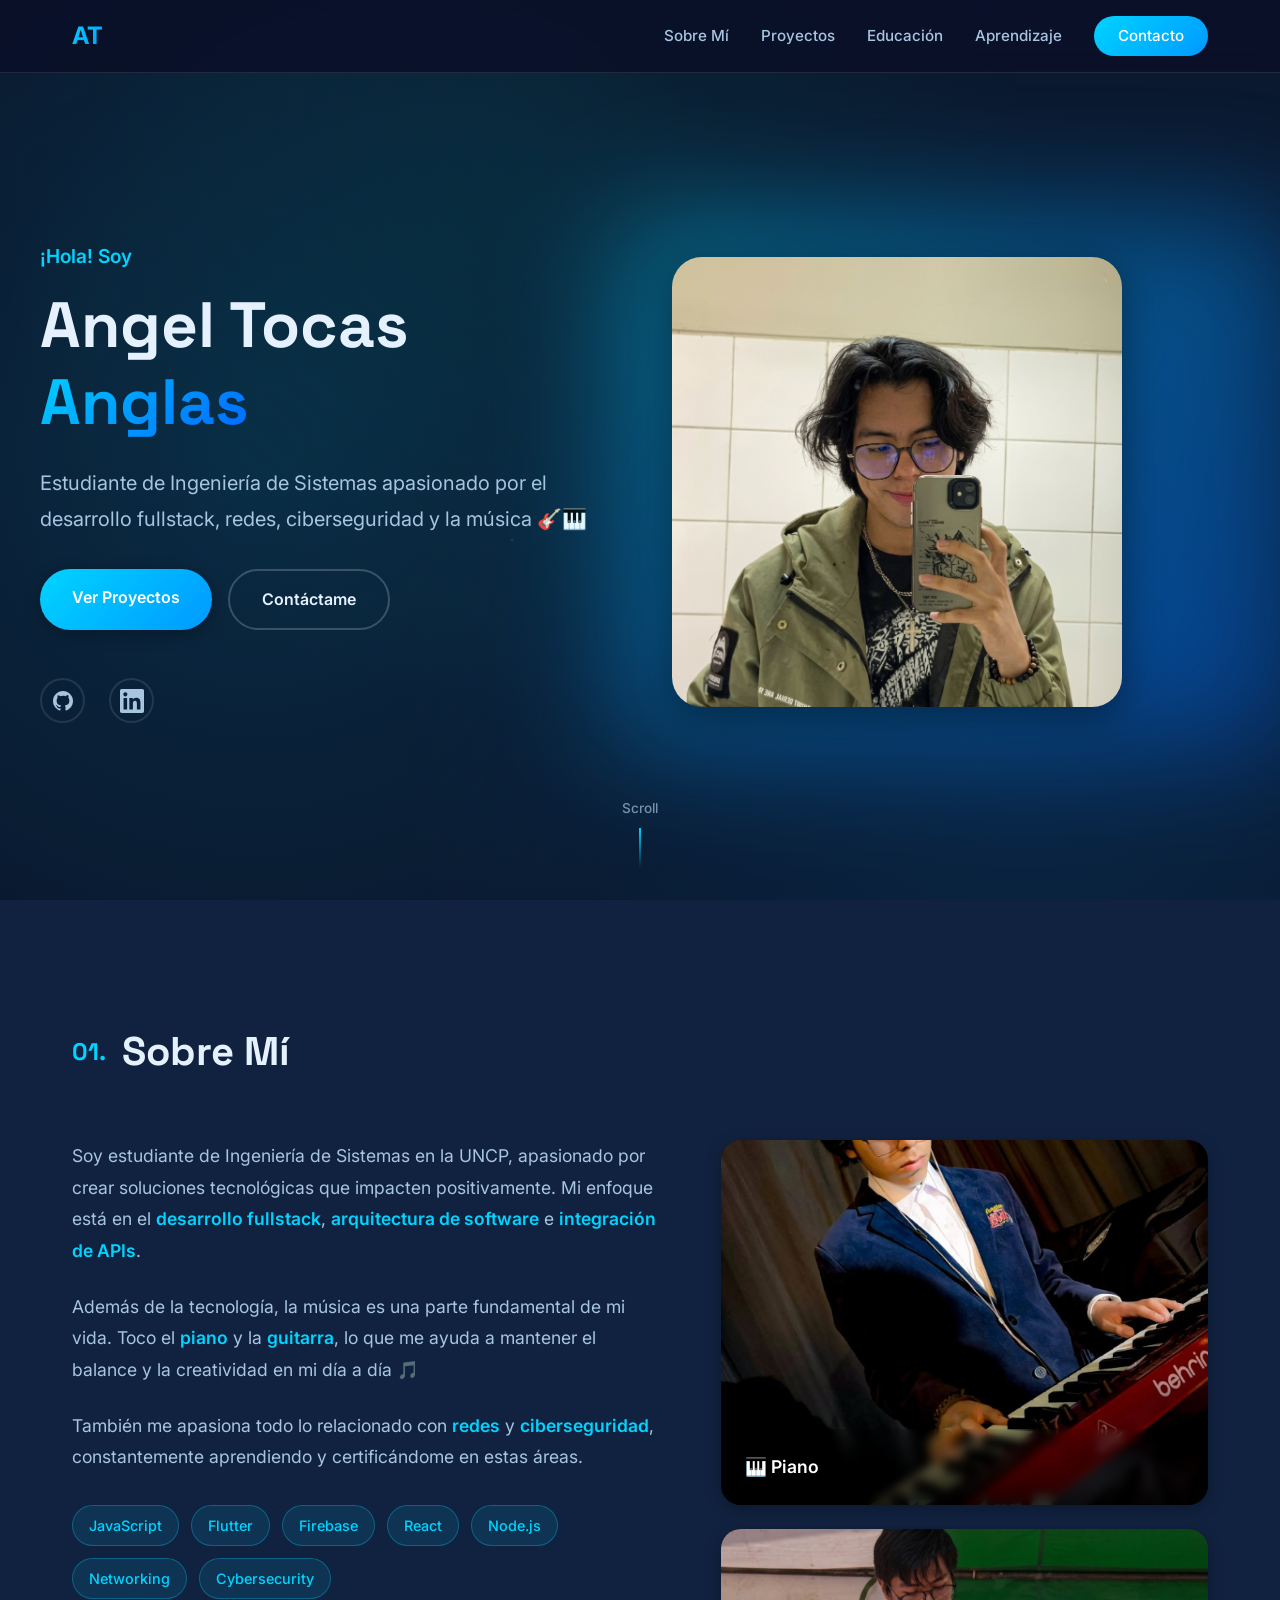
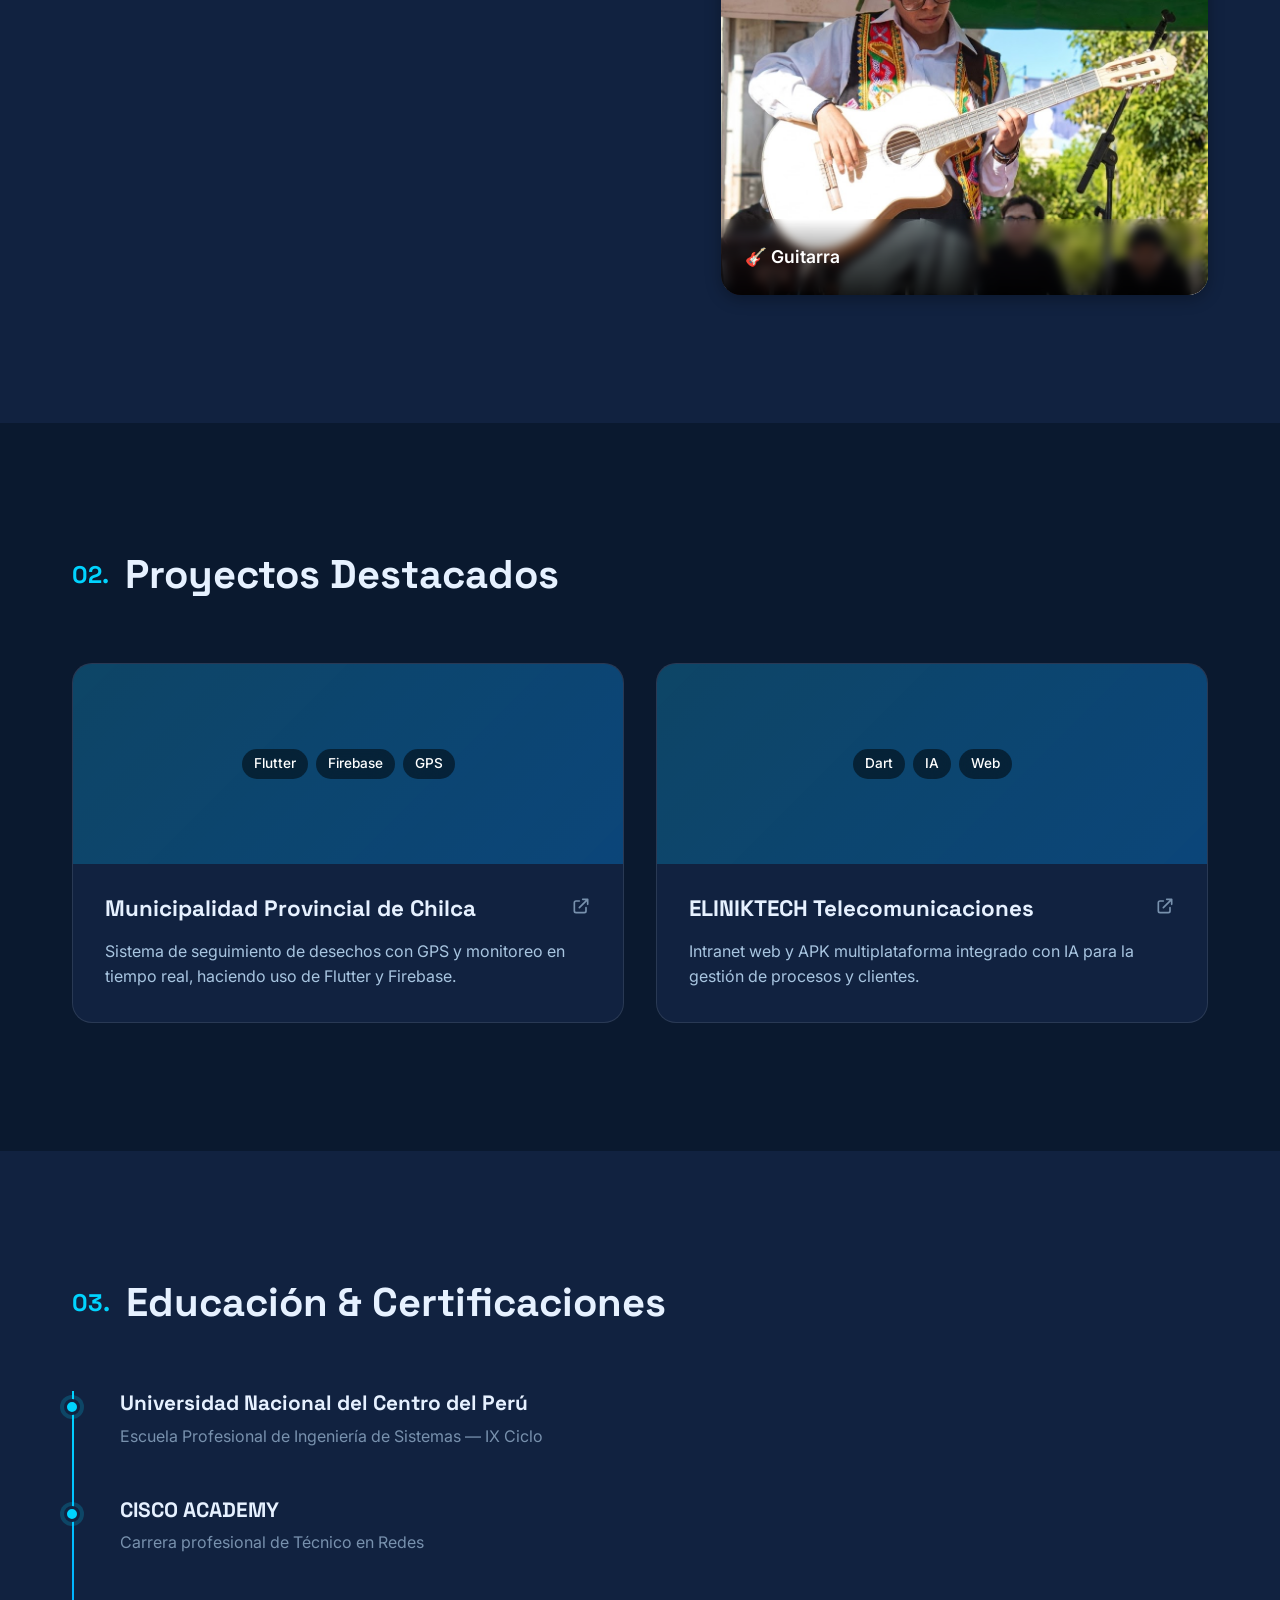
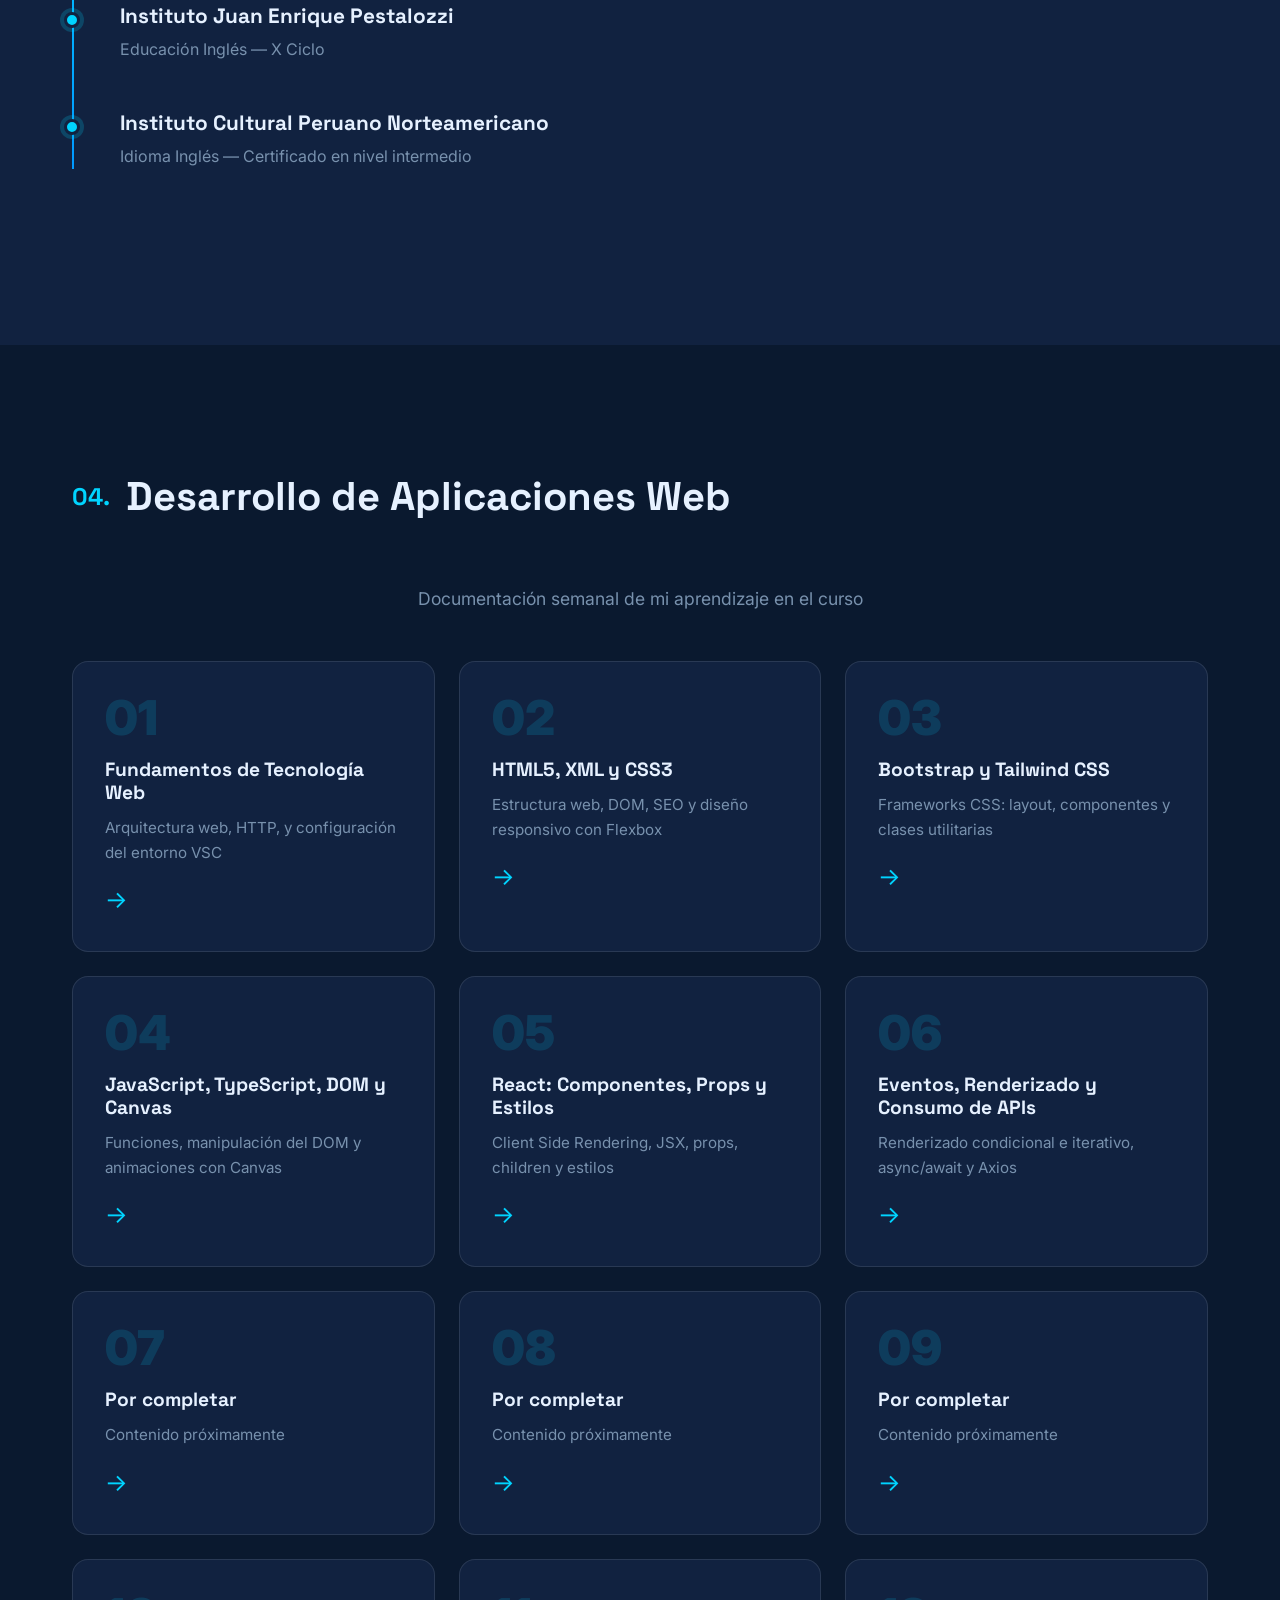
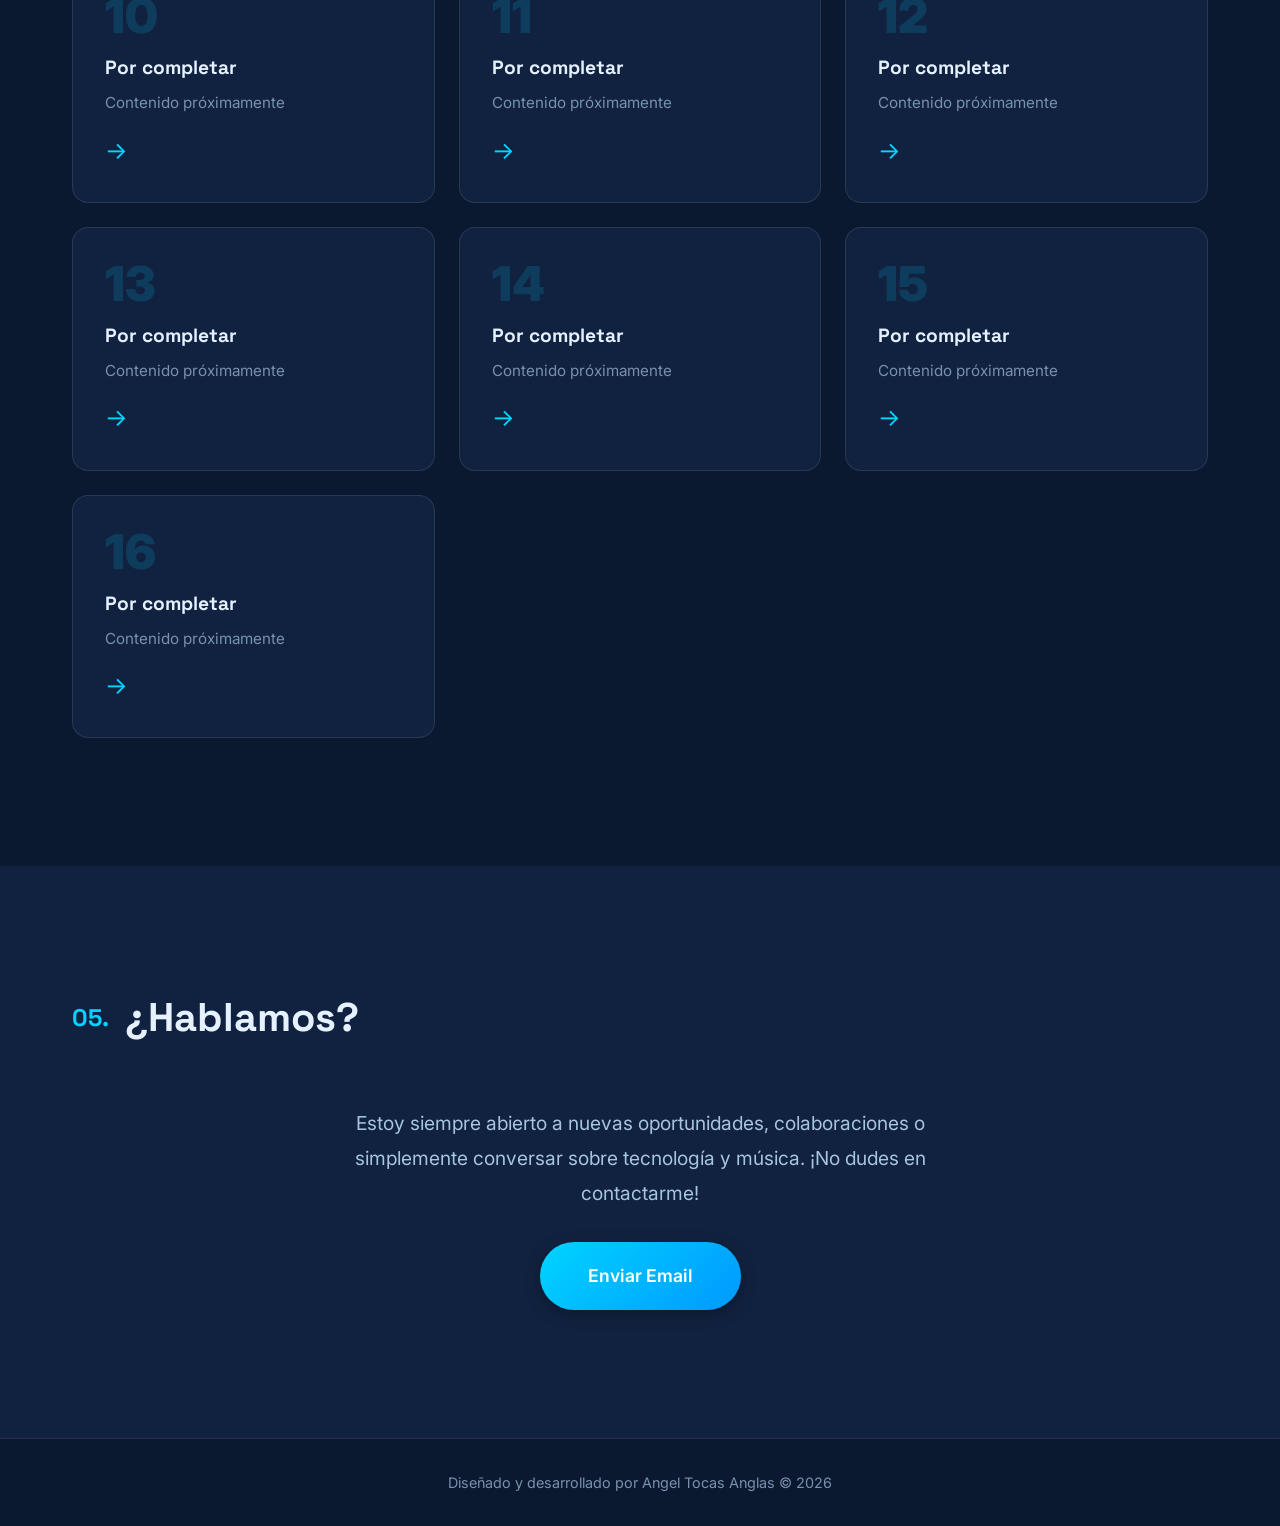
==== commit 8980a645: "semana 06 portafolio" ====
--- a/index.html
+++ b/index.html
@@ -354,8 +354,8 @@
           <!-- Semana 06 -->
           <a href="./semana-06/index.html" class="week-card">
             <div class="week-number">06</div>
-            <h3>Por completar</h3>
-            <p>Contenido próximamente</p>
+            <h3>Eventos, Renderizado y Consumo de APIs</h3>
+            <p>Renderizado condicional e iterativo, async/await y Axios</p>
             <span class="week-arrow">→</span>
           </a>
 
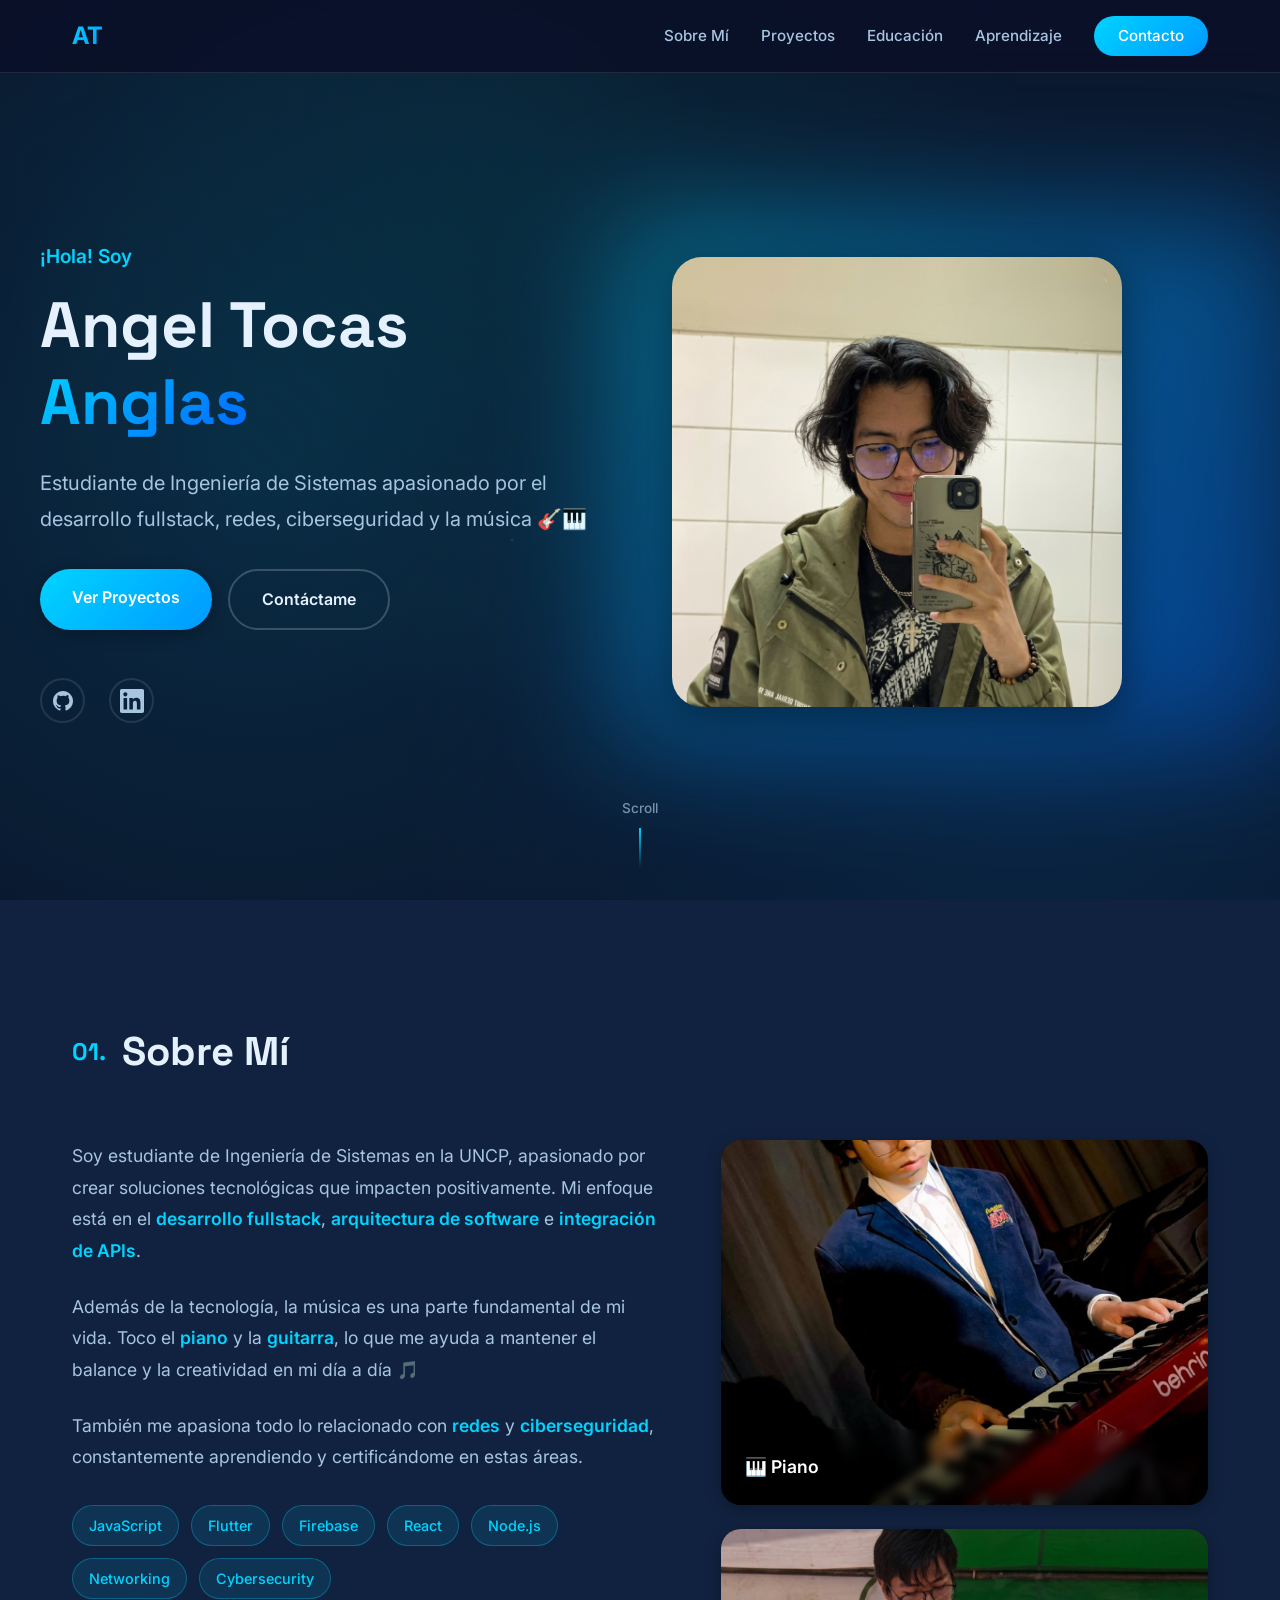
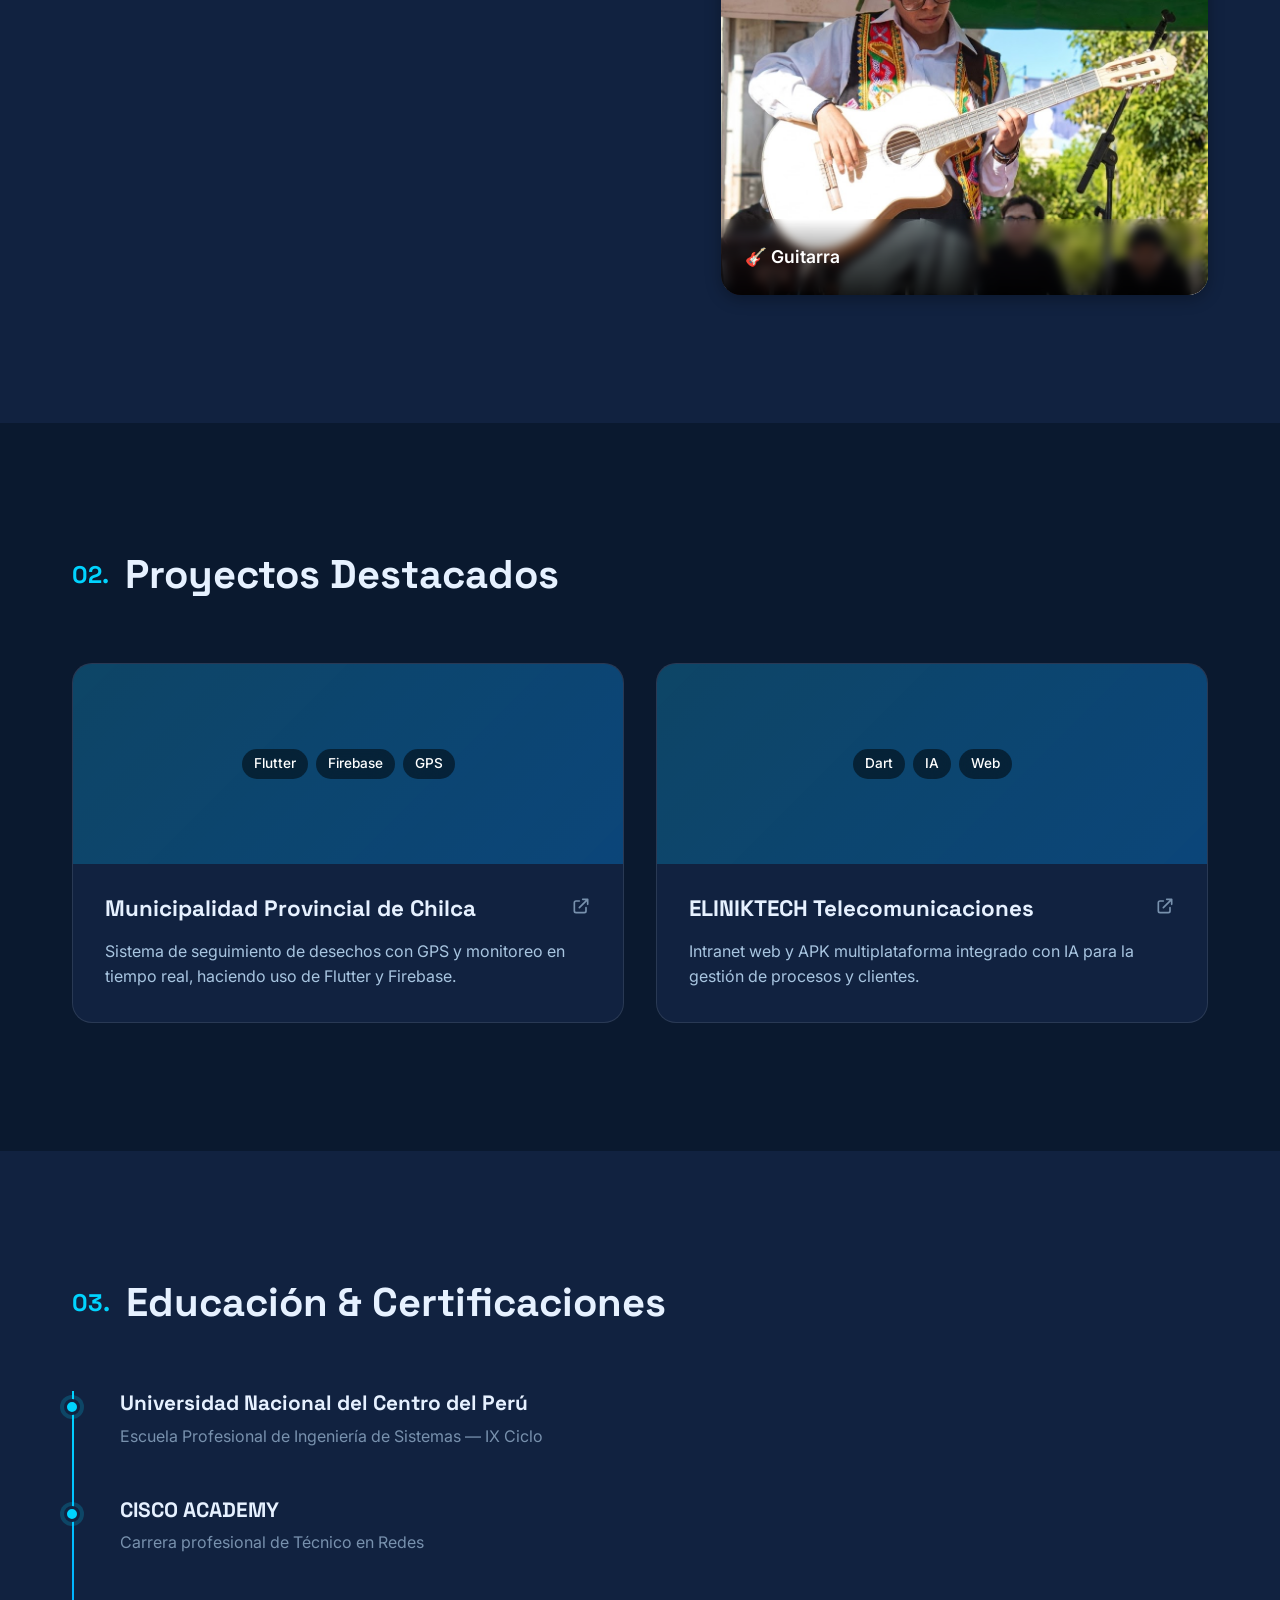
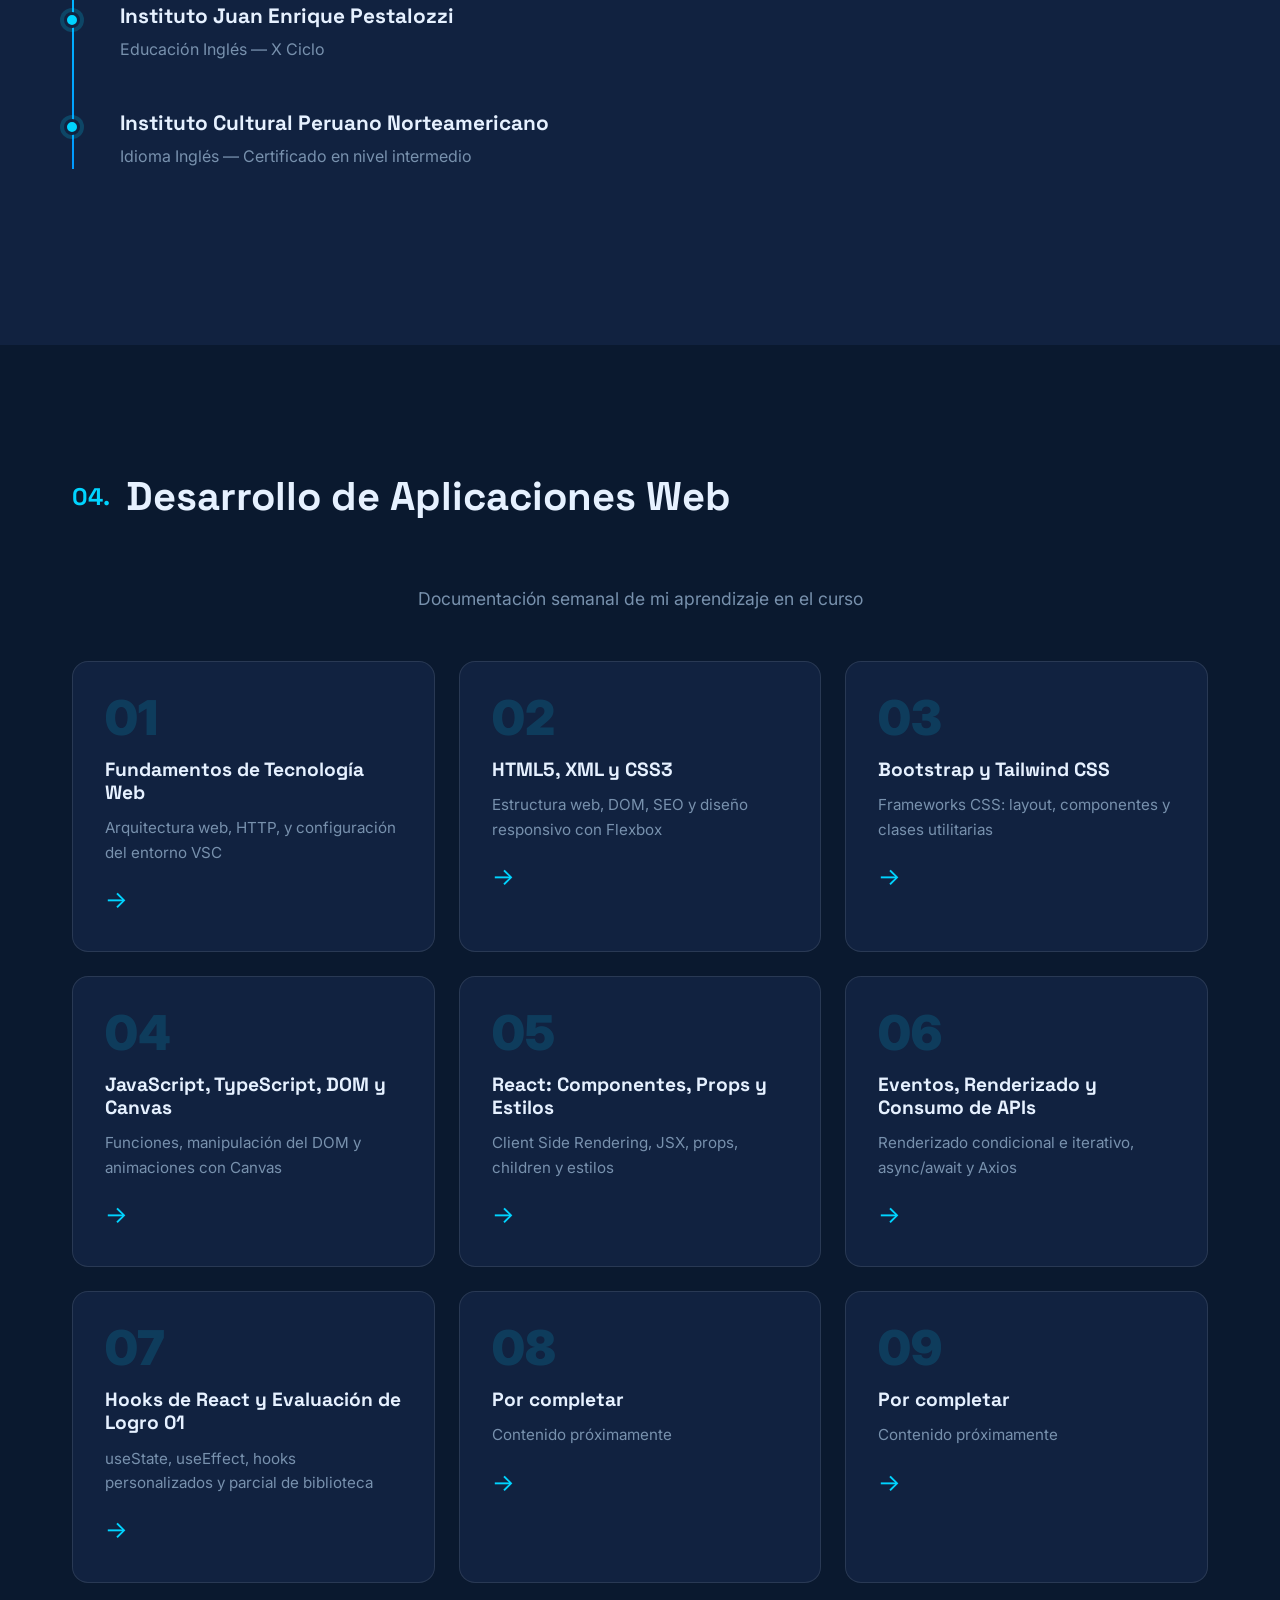
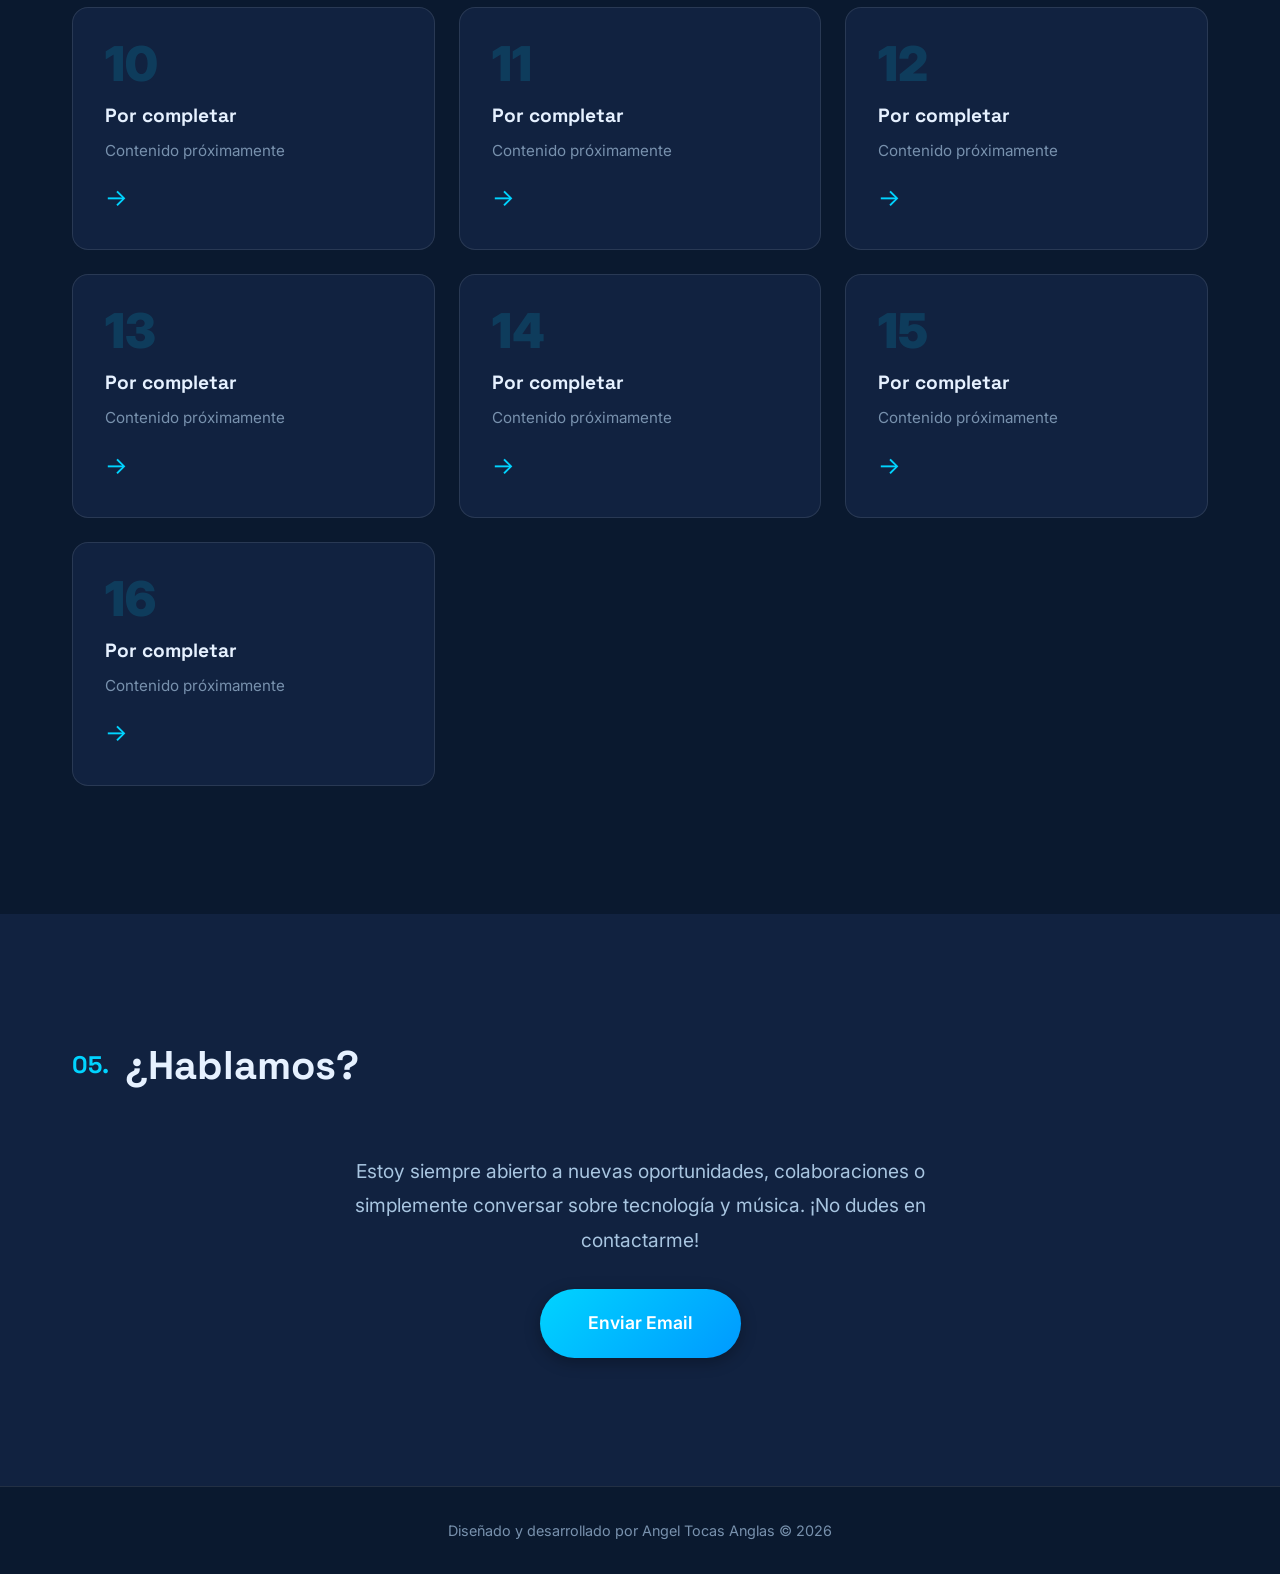
==== commit 0242a5d0: "semana 07" ====
--- a/index.html
+++ b/index.html
@@ -362,8 +362,10 @@
           <!-- Semana 07 -->
           <a href="./semana-07/index.html" class="week-card">
             <div class="week-number">07</div>
-            <h3>Por completar</h3>
-            <p>Contenido próximamente</p>
+            <h3>Hooks de React y Evaluación de Logro 01</h3>
+            <p>
+              useState, useEffect, hooks personalizados y parcial de biblioteca
+            </p>
             <span class="week-arrow">→</span>
           </a>
 
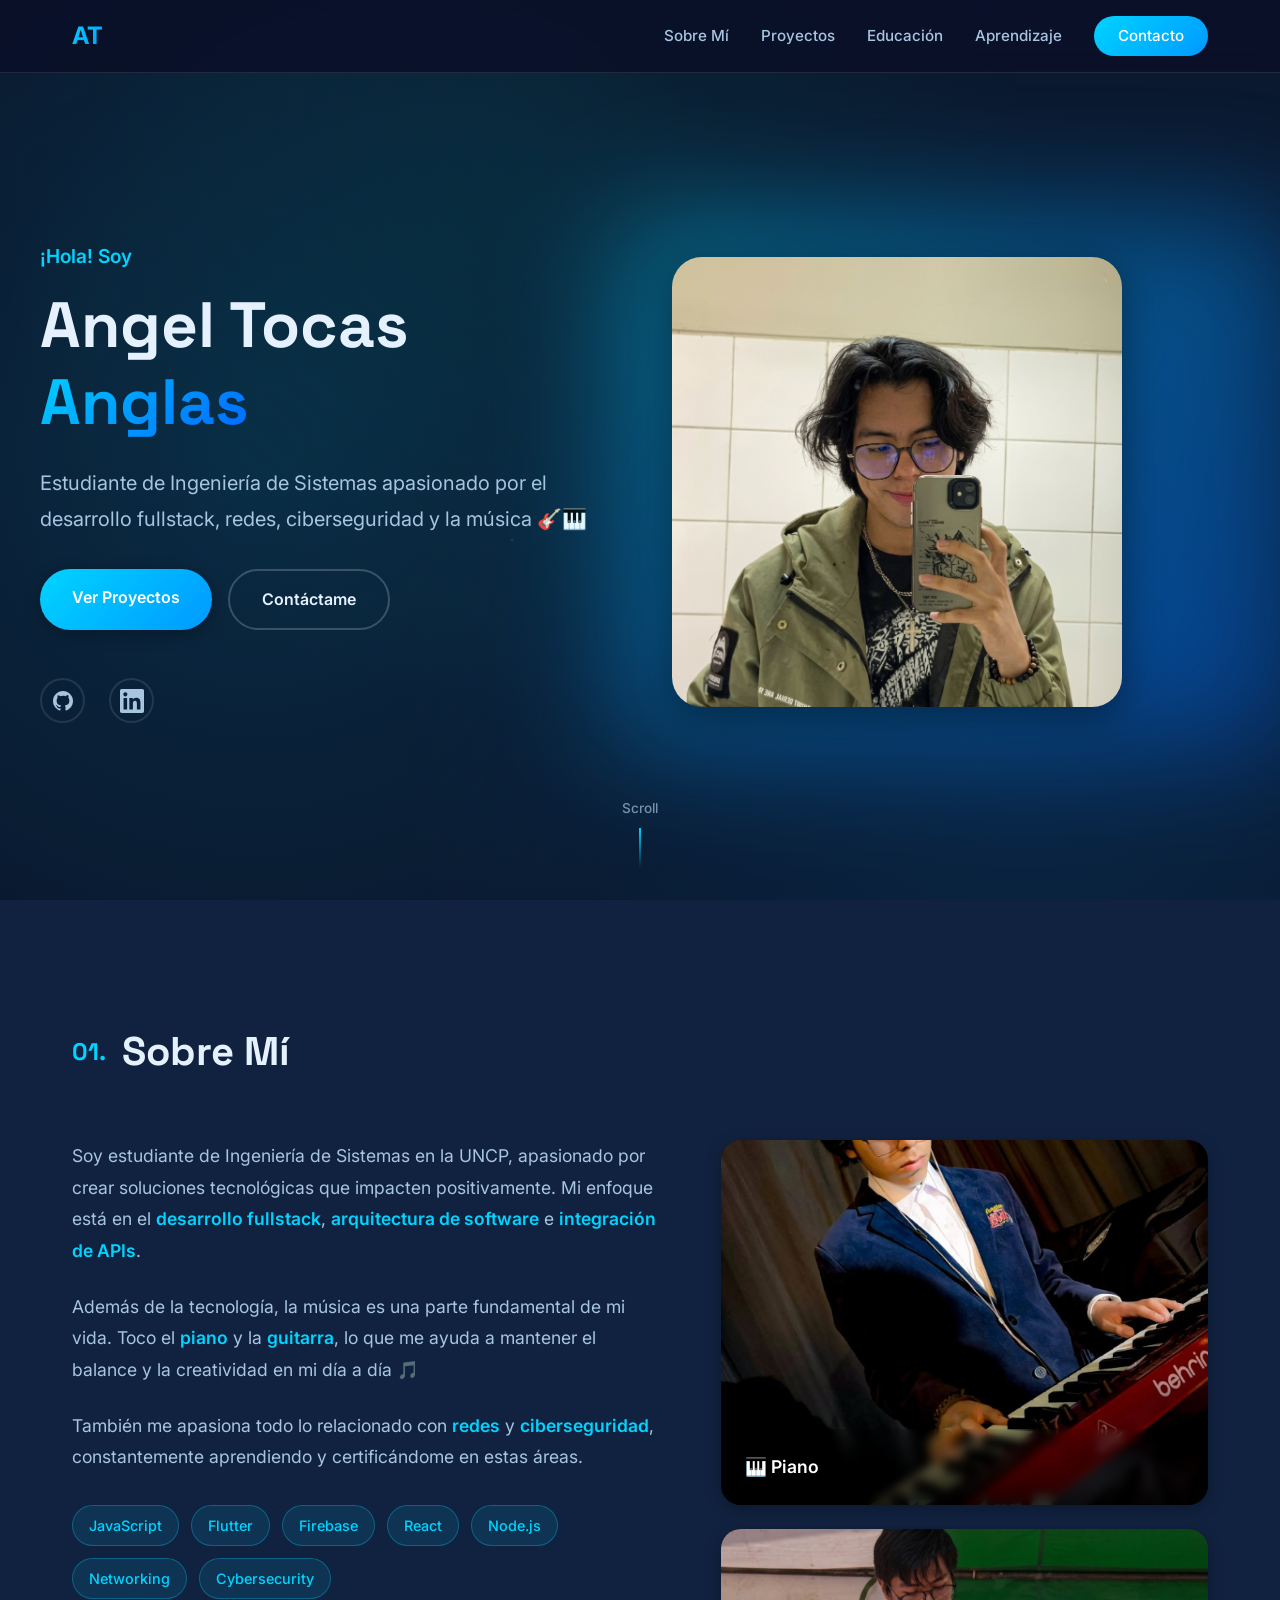
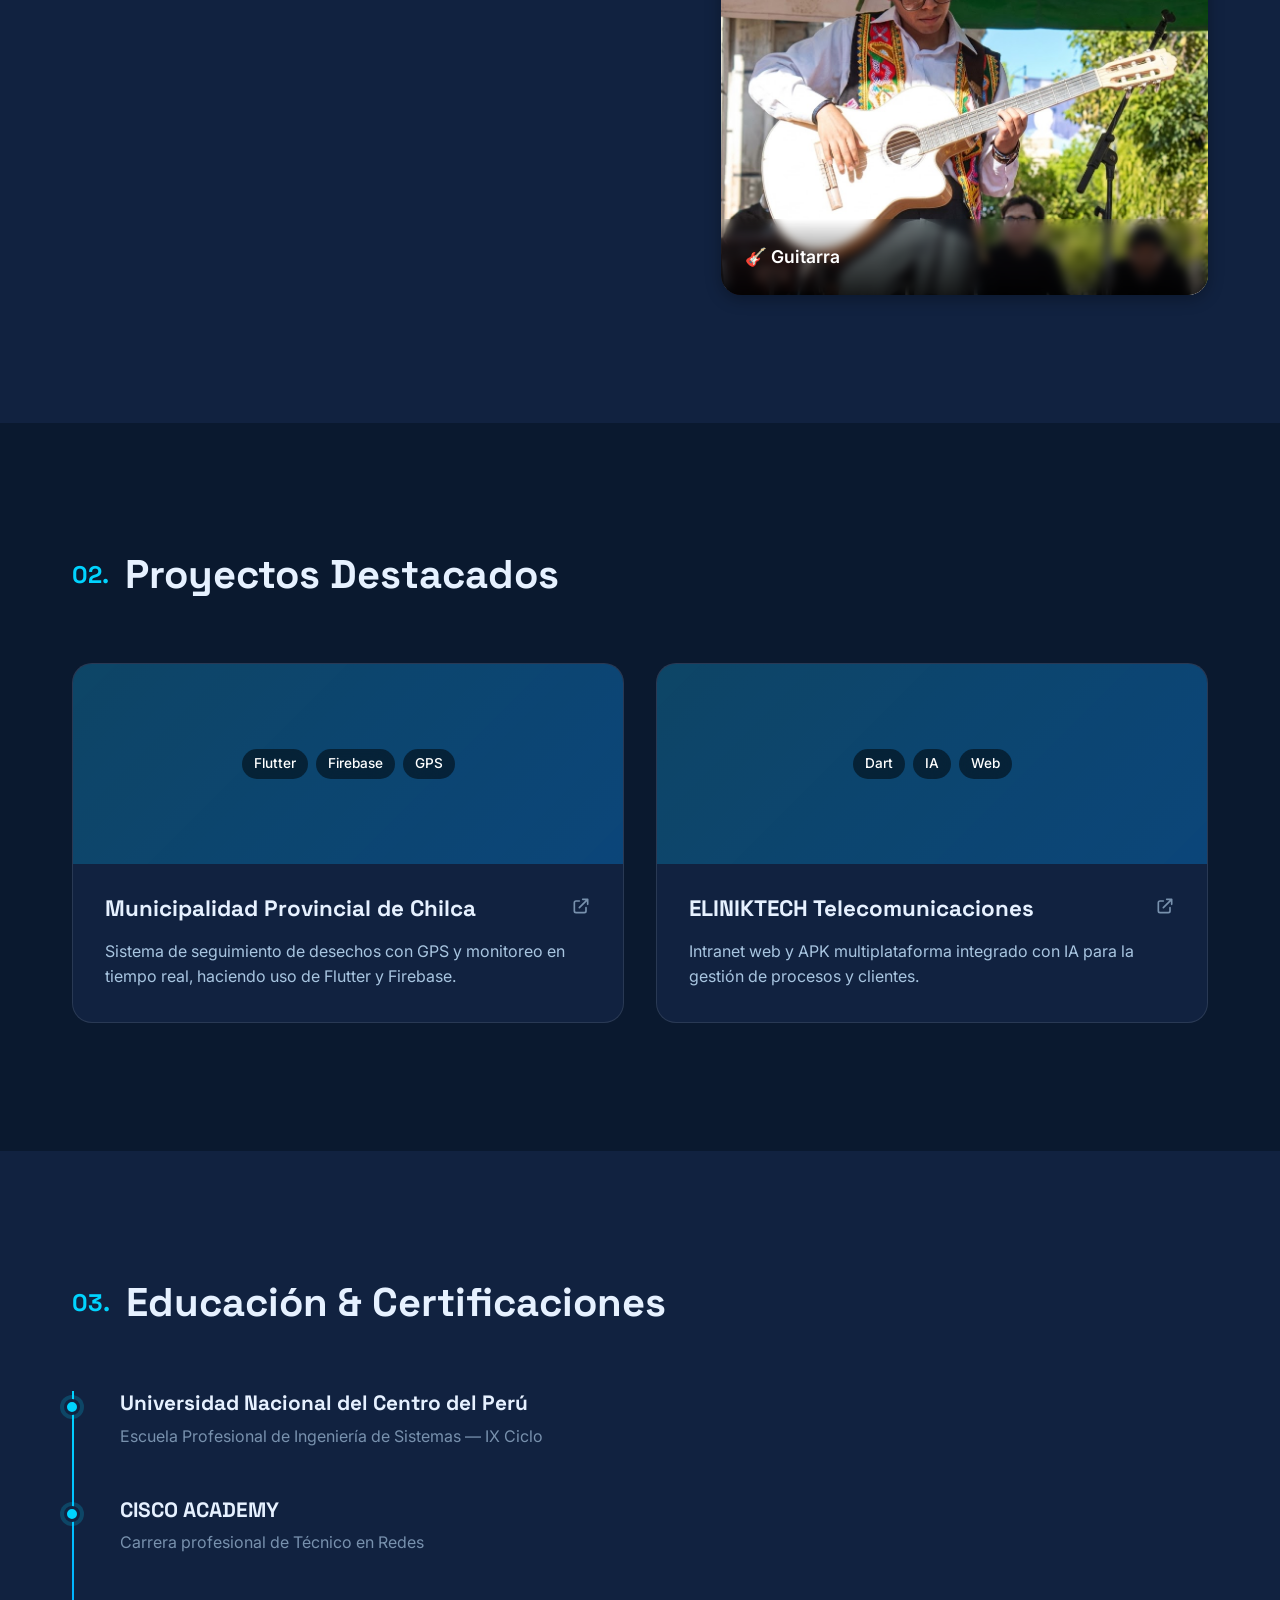
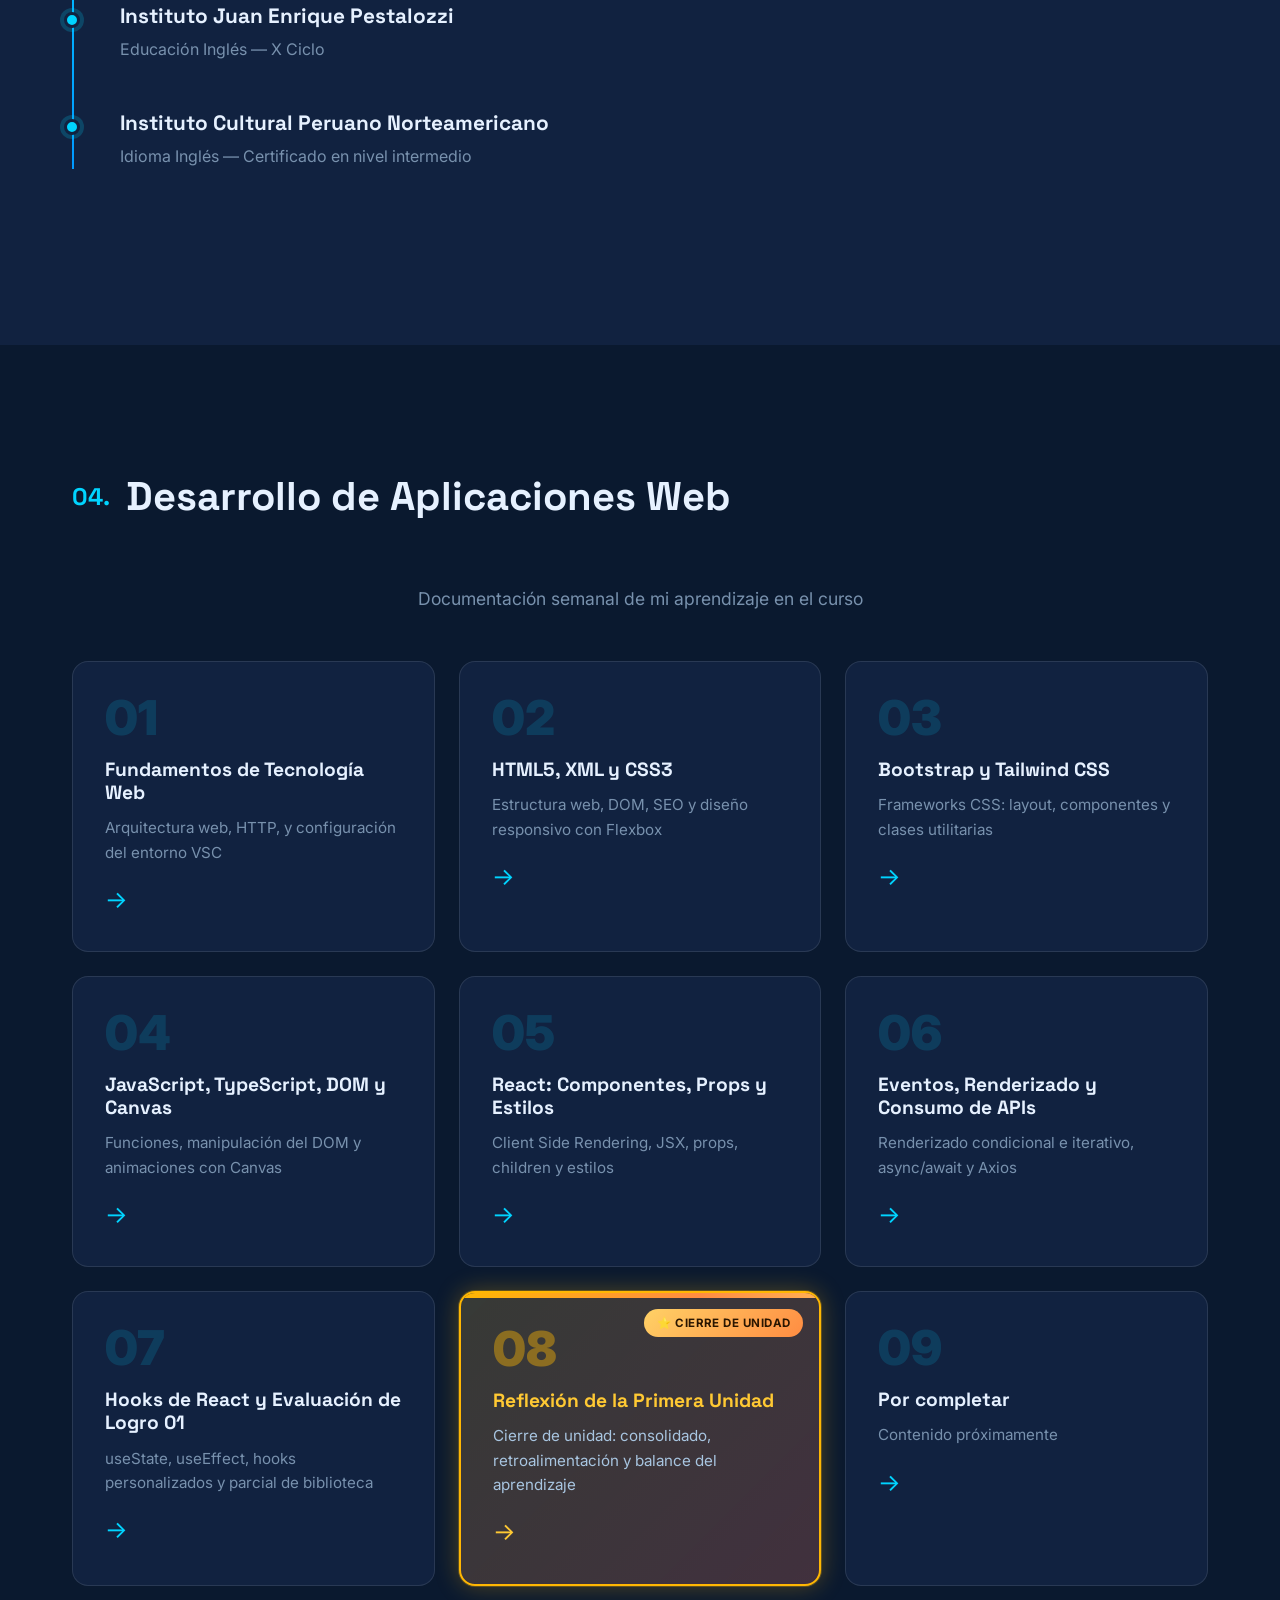
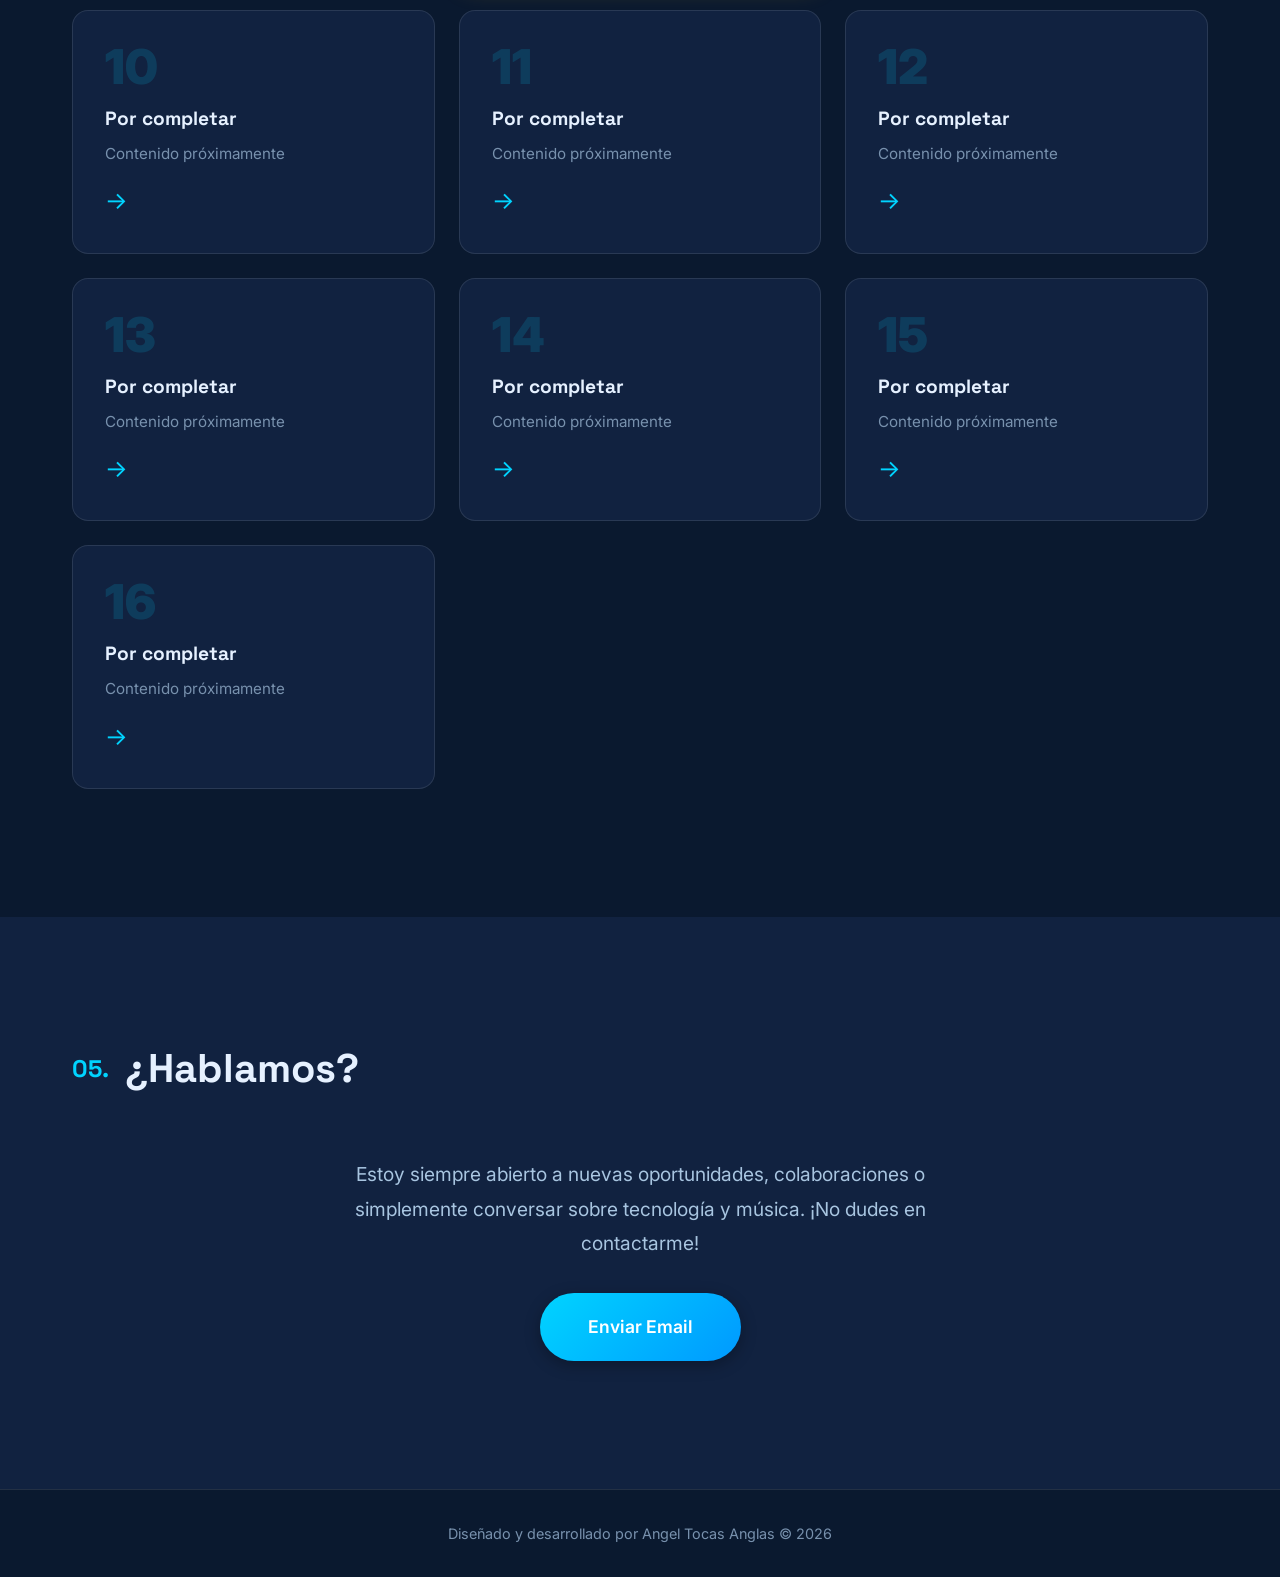
==== commit 5ee14ce8: "arreglos finales" ====
--- a/index.html
+++ b/index.html
@@ -12,6 +12,89 @@
       href="https://fonts.googleapis.com/css2?family=Space+Grotesk:wght@300;400;500;600;700&family=Inter:wght@300;400;500;600;700&display=swap"
       rel="stylesheet"
     />
+    <style>
+      /* Semana 08 destacada (cierre de unidad) - color dorado */
+      .week-card.week-card-highlight {
+        background:
+          linear-gradient(
+            135deg,
+            rgba(255, 183, 3, 0.16) 0%,
+            rgba(255, 107, 53, 0.2) 100%
+          ),
+          var(--bg-secondary);
+        border: 2px solid #ffb703;
+        box-shadow:
+          0 0 0 1px rgba(255, 183, 3, 0.25),
+          0 0 24px rgba(255, 183, 3, 0.3);
+        animation: highlightGlow 2.8s ease-in-out infinite;
+      }
+      .week-card.week-card-highlight::before {
+        transform: scaleX(1);
+        height: 5px;
+        background: linear-gradient(90deg, #ffb703, #ff8c42, #ffd166, #ffb703);
+        background-size: 200% 100%;
+        animation: highlightBar 3s linear infinite;
+      }
+      .week-card.week-card-highlight .week-number {
+        color: rgba(255, 183, 3, 0.42);
+      }
+      .week-card.week-card-highlight h3 {
+        color: #ffc933;
+      }
+      .week-card.week-card-highlight p {
+        color: var(--text-secondary);
+      }
+      .week-card.week-card-highlight .week-arrow {
+        color: #ffc933;
+      }
+      .week-card.week-card-highlight:hover {
+        transform: translateY(-8px) scale(1.02);
+        border-color: #ffd166;
+        box-shadow:
+          0 0 0 1px rgba(255, 209, 102, 0.5),
+          0 0 48px rgba(255, 183, 3, 0.55);
+      }
+      .highlight-badge {
+        position: absolute;
+        top: 1rem;
+        right: 1rem;
+        padding: 0.3rem 0.8rem;
+        border-radius: 50px;
+        background: linear-gradient(135deg, #ffd166, #ff8c42);
+        color: #2a1600;
+        font-size: 0.72rem;
+        font-weight: 700;
+        letter-spacing: 0.04em;
+        text-transform: uppercase;
+      }
+      @keyframes highlightGlow {
+        0%,
+        100% {
+          box-shadow:
+            0 0 0 1px rgba(255, 183, 3, 0.25),
+            0 0 20px rgba(255, 183, 3, 0.25);
+        }
+        50% {
+          box-shadow:
+            0 0 0 1px rgba(255, 183, 3, 0.5),
+            0 0 42px rgba(255, 183, 3, 0.55);
+        }
+      }
+      @keyframes highlightBar {
+        0% {
+          background-position: 0% 0;
+        }
+        100% {
+          background-position: 200% 0;
+        }
+      }
+      @media (prefers-reduced-motion: reduce) {
+        .week-card.week-card-highlight,
+        .week-card.week-card-highlight::before {
+          animation: none;
+        }
+      }
+    </style>
   </head>
   <body>
     <!-- NAVEGACIÓN FLOTANTE -->
@@ -370,10 +453,17 @@
           </a>
 
           <!-- Semana 08 -->
-          <a href="./semana-08/index.html" class="week-card">
+          <a
+            href="./semana-08/index.html"
+            class="week-card week-card-highlight"
+          >
+            <span class="highlight-badge">⭐ Cierre de unidad</span>
             <div class="week-number">08</div>
-            <h3>Por completar</h3>
-            <p>Contenido próximamente</p>
+            <h3>Reflexión de la Primera Unidad</h3>
+            <p>
+              Cierre de unidad: consolidado, retroalimentación y balance del
+              aprendizaje
+            </p>
             <span class="week-arrow">→</span>
           </a>
 
